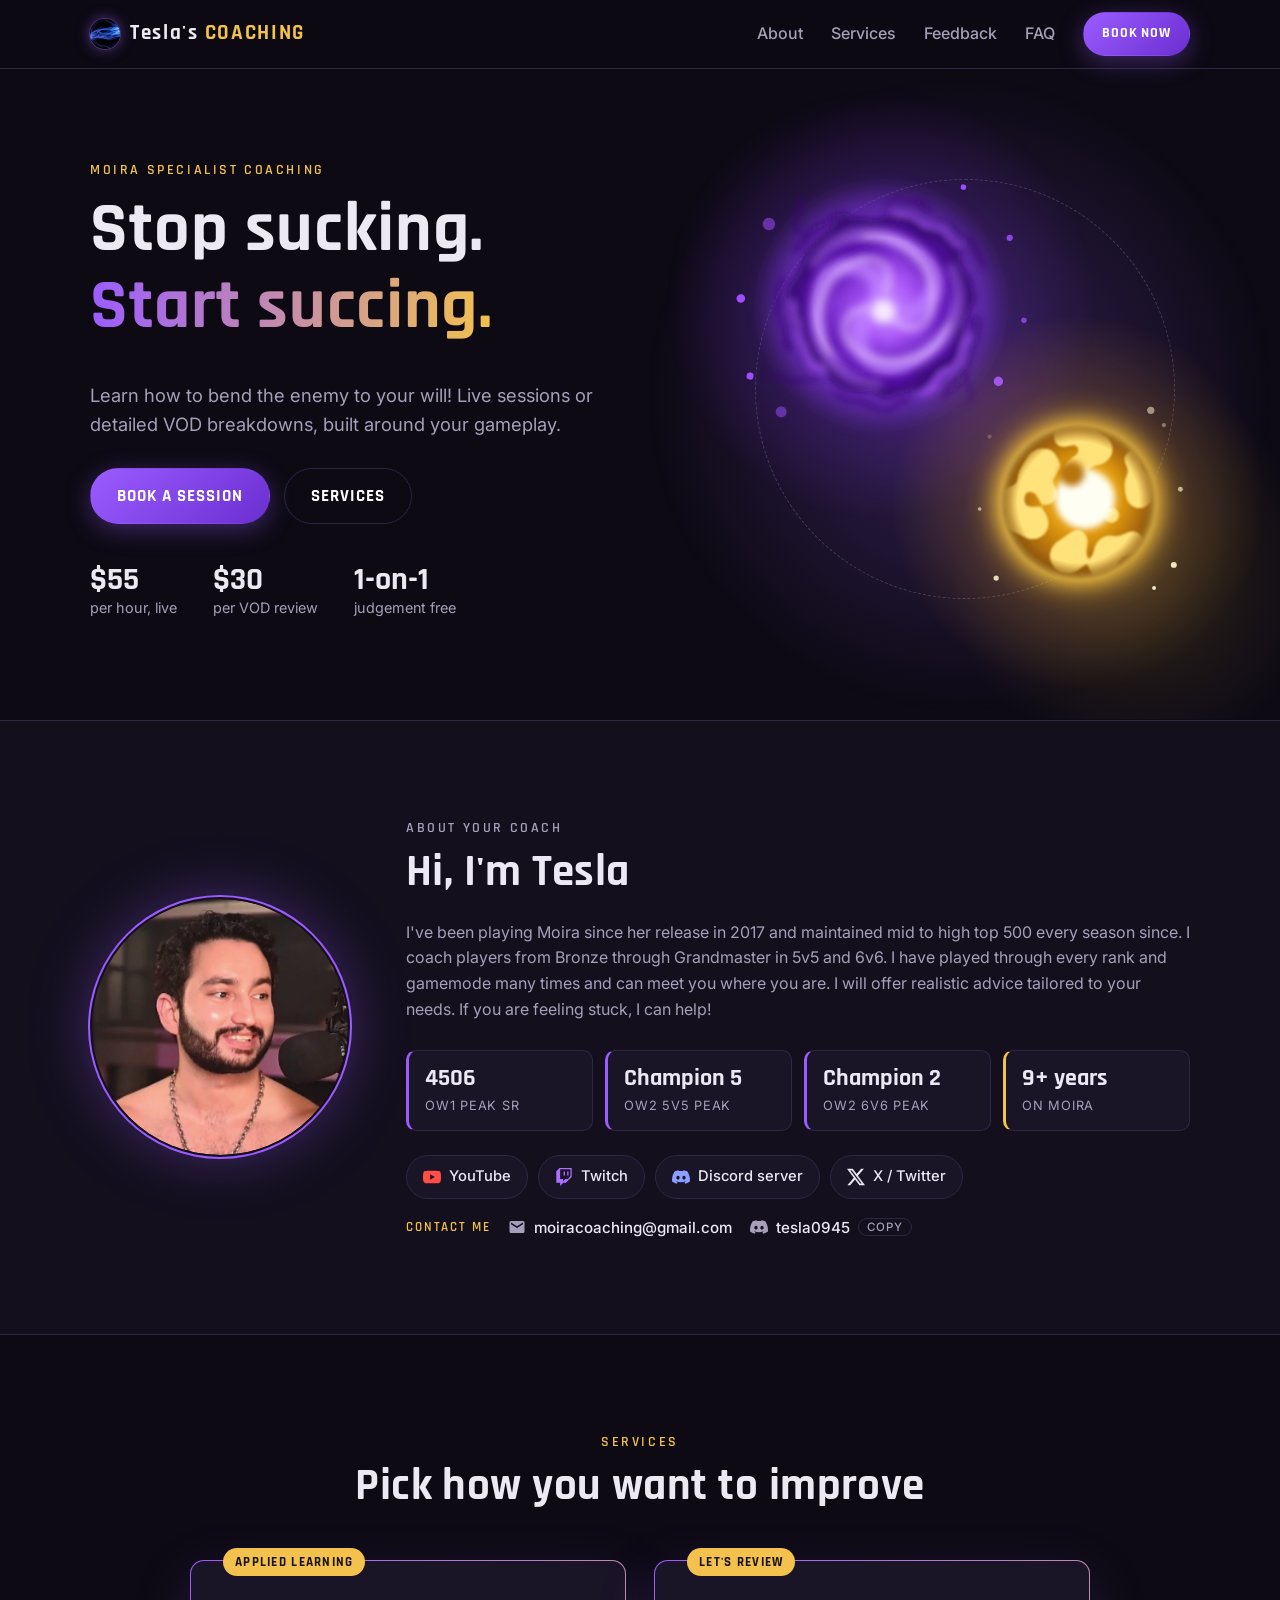
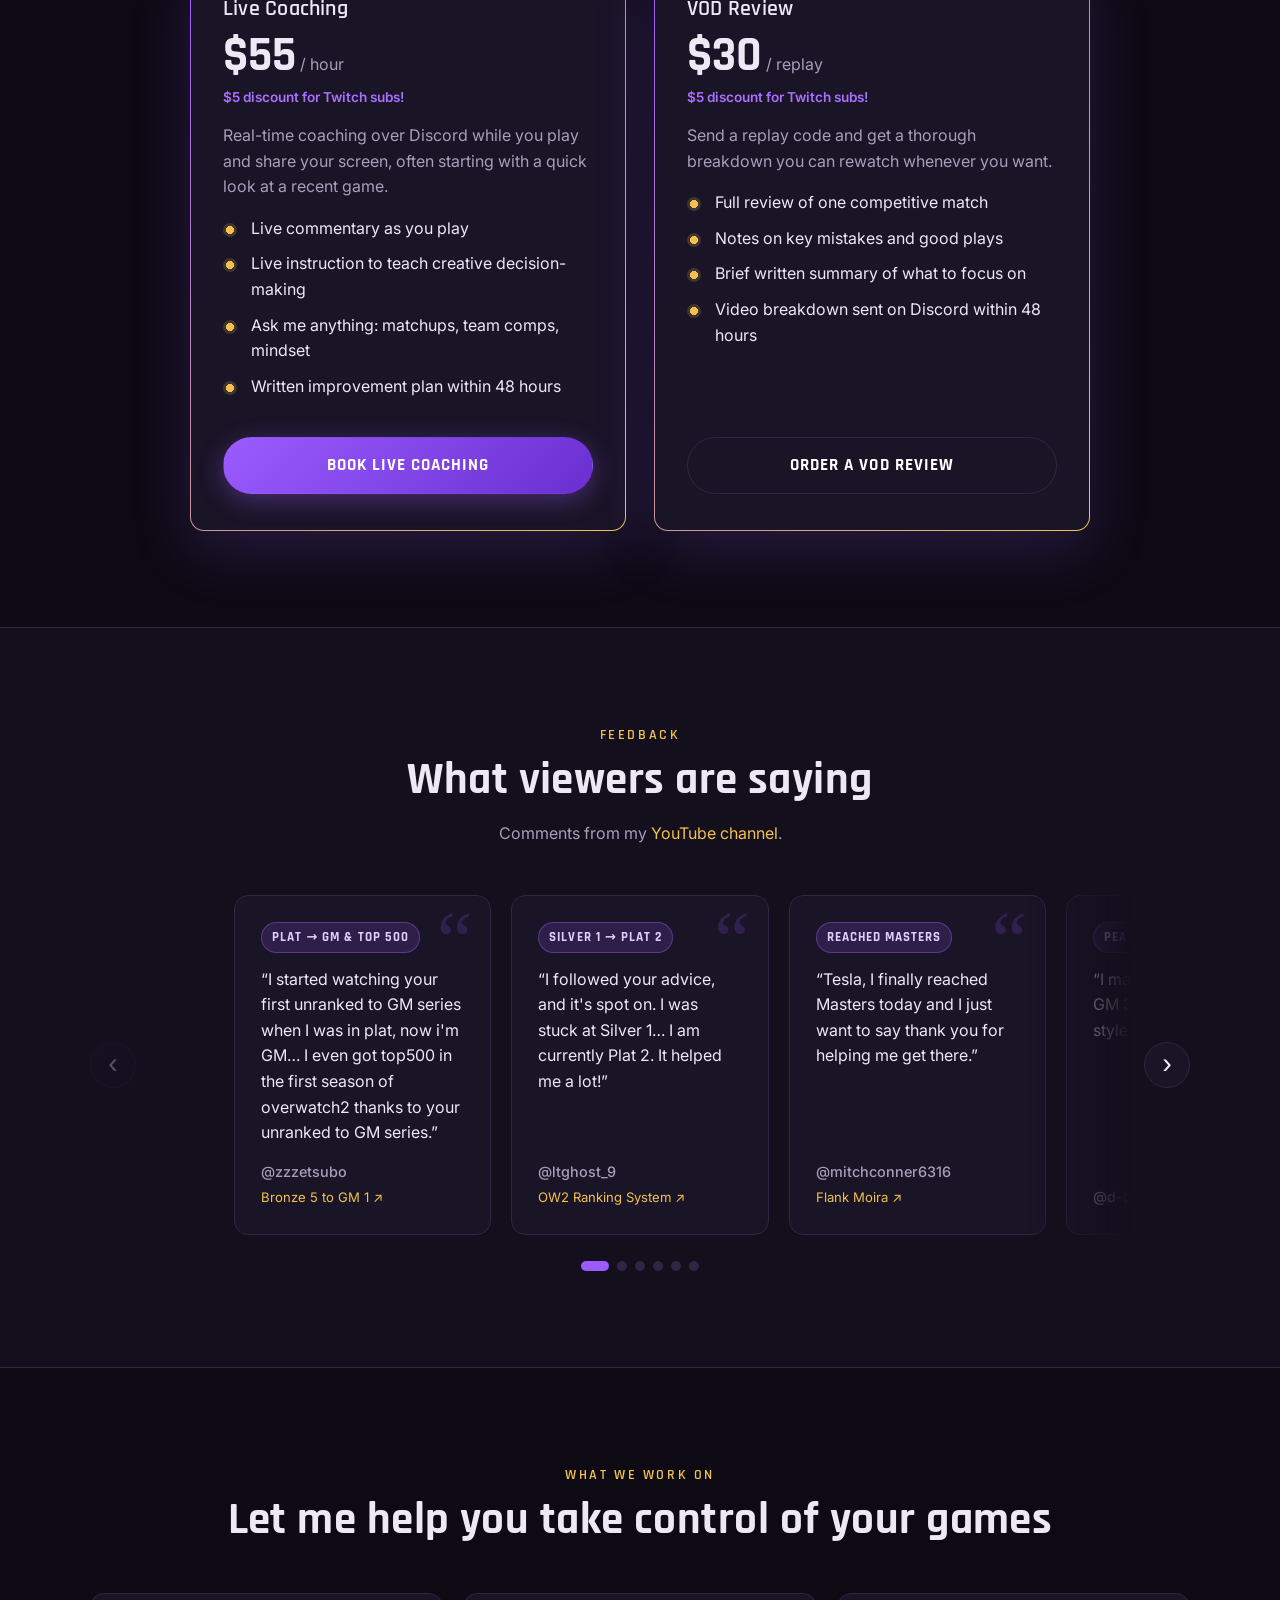
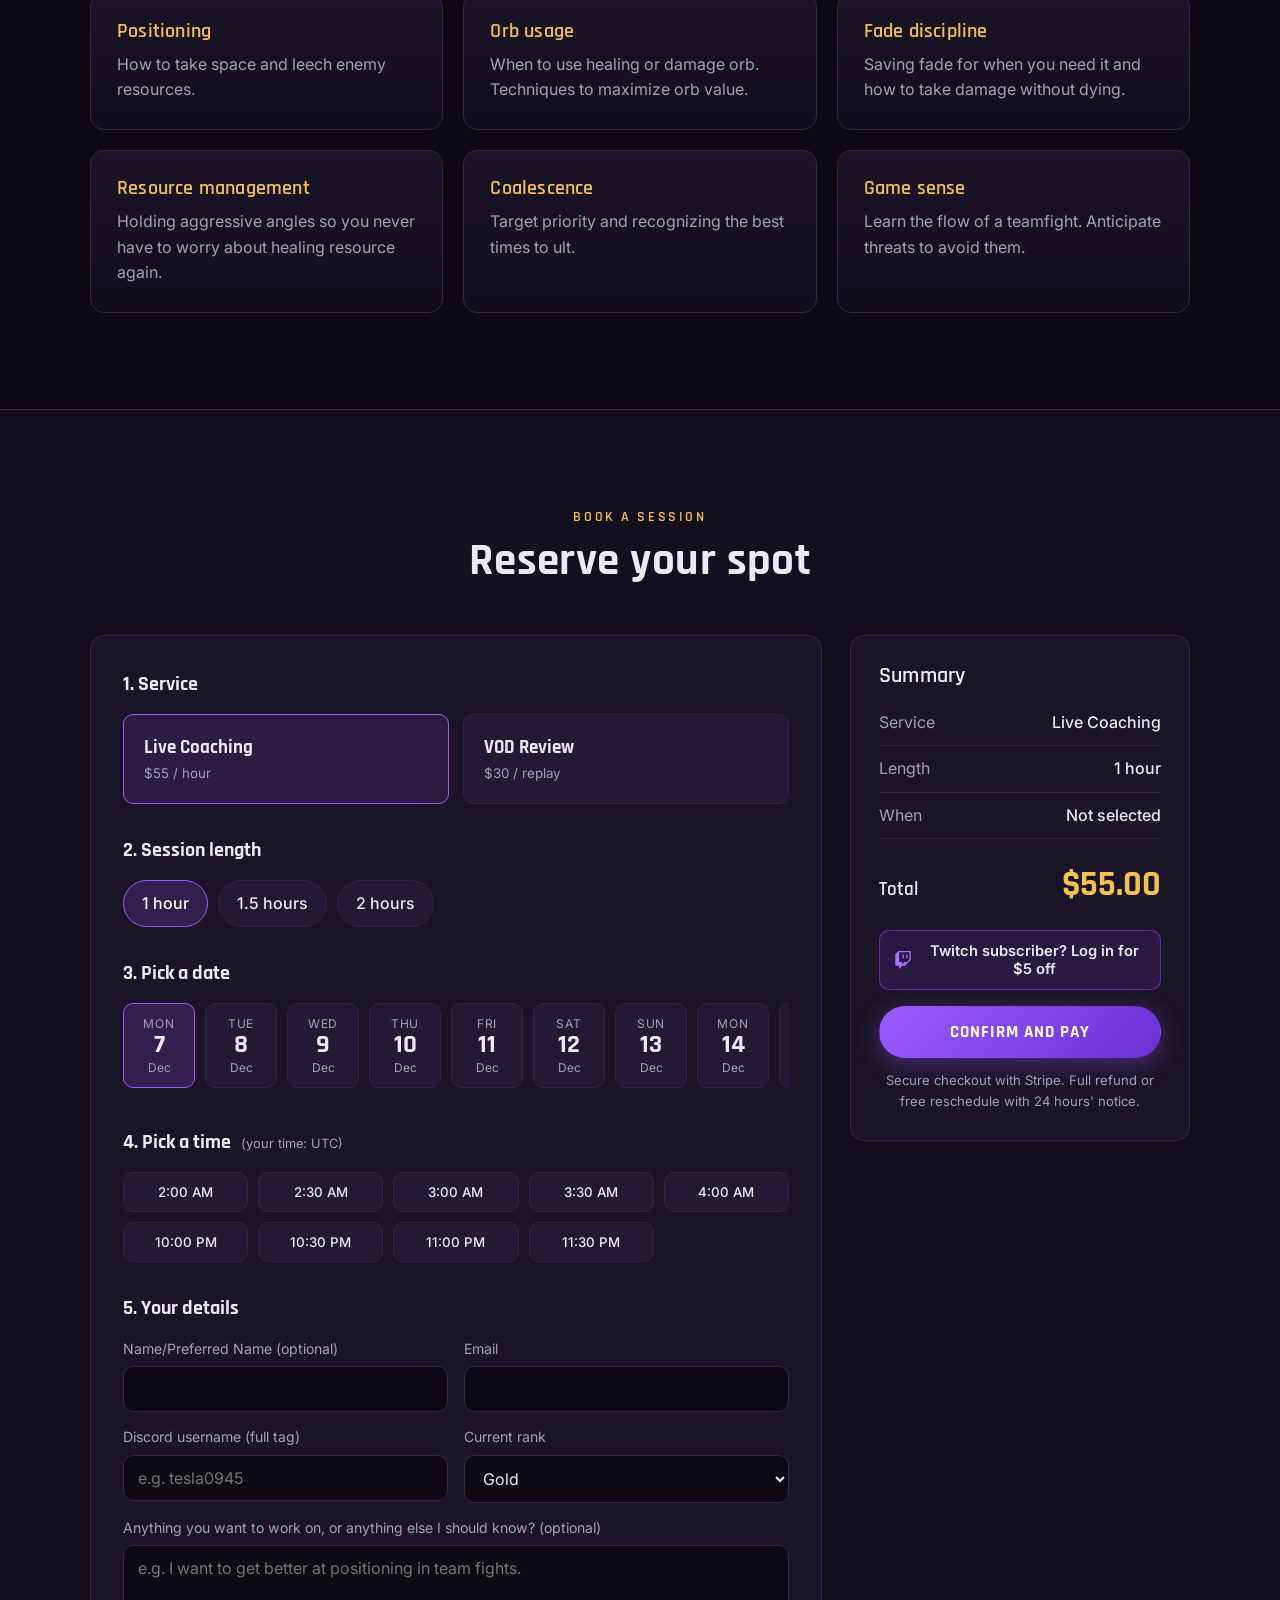
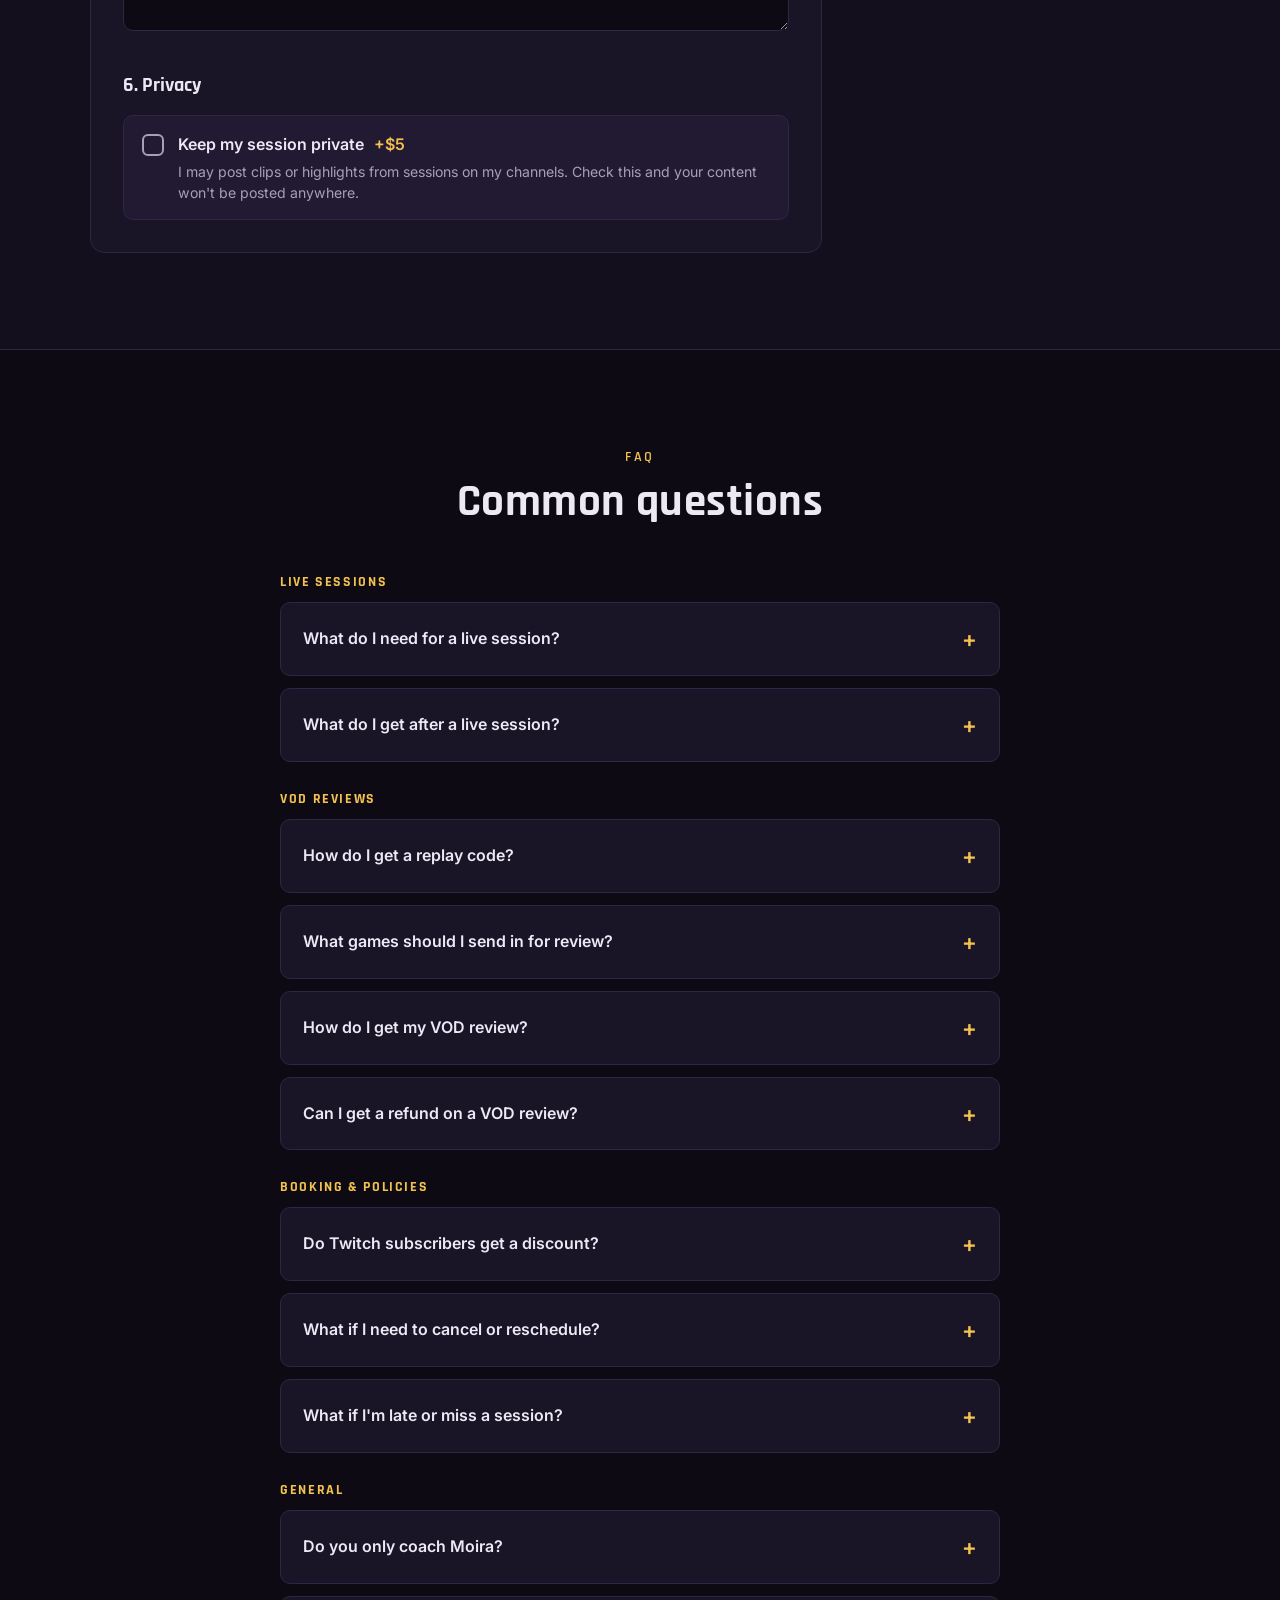
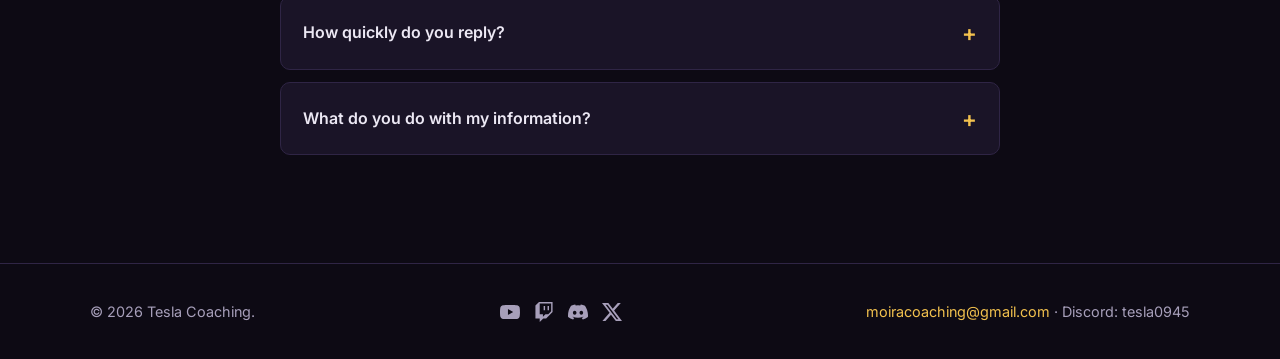
==== index.html @ 0f9e4790 "Update index.html" ====
<!doctype html>
<html lang="en">
<head>
  <meta charset="utf-8">
  <meta name="viewport" content="width=device-width, initial-scale=1">
  <title>Moira Coaching | VOD Reviews & Live Coaching</title>
  <meta name="description" content="Moira coaching for competitive players. Live 1-on-1 coaching sessions and offline VOD reviews to help you climb.">
  <meta name="theme-color" content="#0d0a14">
  <!-- Link previews (Discord, X, iMessage, etc.) -->
  <meta property="og:type" content="website">
  <meta property="og:site_name" content="Tesla's Coaching">
  <meta property="og:title" content="Tesla's Coaching | Moira VOD Reviews & Live Coaching">
  <meta property="og:description" content="1-on-1 Moira coaching from a 9+ year Moira main. Live sessions $55/hr, VOD reviews $30.">
  <meta property="og:url" content="https://teslacoaching.com/">
  <meta property="og:image" content="https://teslacoaching.com/images/og-image.jpg">
  <meta property="og:image:width" content="1200">
  <meta property="og:image:height" content="630">
  <meta property="og:image:alt" content="Tesla's Coaching: live coaching $55/hr, VOD reviews $30">
  <meta name="twitter:card" content="summary_large_image">
  <link rel="preconnect" href="https://fonts.googleapis.com">
  <link rel="preconnect" href="https://fonts.gstatic.com" crossorigin>
  <link href="https://fonts.googleapis.com/css2?family=Rajdhani:wght@500;600;700&family=Inter:wght@400;500;600&display=swap" rel="stylesheet">
  <link rel="icon" type="image/png" sizes="32x32" href="images/favicon-32.png">
  <link rel="icon" type="image/png" sizes="192x192" href="images/favicon-192.png">
  <link rel="apple-touch-icon" href="images/apple-touch-icon.png">
  <link rel="stylesheet" href="styles.css?v=a7a29d36">
</head>
<body>

  <!-- Social icons (referenced below with <use href="#i-...">) -->
  <svg class="icon-sprite" xmlns="http://www.w3.org/2000/svg" aria-hidden="true">
    <symbol id="i-youtube" viewBox="0 0 24 24"><path d="M23.498 6.186a3.016 3.016 0 0 0-2.122-2.136C19.505 3.545 12 3.545 12 3.545s-7.505 0-9.377.505A3.017 3.017 0 0 0 .502 6.186C0 8.07 0 12 0 12s0 3.93.502 5.814a3.016 3.016 0 0 0 2.122 2.136c1.871.505 9.376.505 9.376.505s7.505 0 9.377-.505a3.015 3.015 0 0 0 2.122-2.136C24 15.93 24 12 24 12s0-3.93-.502-5.814zM9.545 15.568V8.432L15.818 12l-6.273 3.568z"/></symbol>
    <symbol id="i-twitch" viewBox="0 0 24 24"><path d="M11.571 4.714h1.715v5.143H11.57zm4.715 0H18v5.143h-1.714zM6 0L1.714 4.286v15.428h5.143V24l4.286-4.286h3.428L22.286 12V0zm14.571 11.143l-3.428 3.428h-3.429l-3 3v-3H6.857V1.714h13.714z"/></symbol>
    <symbol id="i-discord" viewBox="0 0 24 24"><path d="M20.317 4.37a19.79 19.79 0 0 0-4.885-1.515.074.074 0 0 0-.079.037c-.21.375-.444.865-.608 1.25a18.27 18.27 0 0 0-5.487 0 12.64 12.64 0 0 0-.617-1.25.077.077 0 0 0-.079-.037A19.74 19.74 0 0 0 3.677 4.37a.07.07 0 0 0-.032.028C.533 9.046-.32 13.58.099 18.058a.082.082 0 0 0 .031.056 19.9 19.9 0 0 0 5.993 3.03.078.078 0 0 0 .084-.028c.462-.63.874-1.295 1.226-1.994a.076.076 0 0 0-.041-.106 13.1 13.1 0 0 1-1.872-.892.077.077 0 0 1-.008-.128c.126-.094.252-.192.372-.291a.074.074 0 0 1 .078-.011c3.928 1.793 8.18 1.793 12.062 0a.074.074 0 0 1 .078.01c.12.099.246.198.373.292a.077.077 0 0 1-.006.127 12.3 12.3 0 0 1-1.873.892.077.077 0 0 0-.041.107c.36.698.772 1.362 1.225 1.993a.076.076 0 0 0 .084.028 19.84 19.84 0 0 0 6.002-3.03.077.077 0 0 0 .032-.054c.5-5.177-.838-9.674-3.549-13.66a.061.061 0 0 0-.031-.03zM8.02 15.331c-1.183 0-2.157-1.085-2.157-2.419 0-1.333.956-2.419 2.157-2.419 1.21 0 2.176 1.096 2.157 2.42 0 1.333-.956 2.418-2.157 2.418zm7.975 0c-1.183 0-2.157-1.085-2.157-2.419 0-1.333.955-2.419 2.157-2.419 1.21 0 2.176 1.096 2.157 2.42 0 1.333-.946 2.418-2.157 2.418z"/></symbol>
    <symbol id="i-mail" viewBox="0 0 24 24"><path d="M20 4H4a2 2 0 0 0-2 2v12a2 2 0 0 0 2 2h16a2 2 0 0 0 2-2V6a2 2 0 0 0-2-2zm0 4.2-8 5-8-5V6l8 5 8-5z"/></symbol>
    <symbol id="i-x" viewBox="0 0 24 24"><path d="M18.901 1.153h3.68l-8.04 9.19L24 22.846h-7.406l-5.8-7.584-6.638 7.584H.474l8.6-9.83L0 1.154h7.594l5.243 6.932zM17.61 20.644h2.039L6.486 3.24H4.298z"/></symbol>
  </svg>

  <header class="nav">
    <div class="container nav-inner">
      <a href="#top" class="logo">
        <img class="logo-img" src="images/logo.jpg" alt="" width="30" height="30">
        <span>Tesla's<span class="logo-accent">COACHING</span></span>
      </a>
      <button class="nav-toggle" aria-label="Open menu" aria-expanded="false">
        <span></span><span></span><span></span>
      </button>
      <nav class="nav-links">
        <a href="#about">About</a>
        <a href="#services">Services</a>
        <a href="#feedback">Feedback</a>
        <a href="#faq">FAQ</a>
        <a href="#book" class="btn btn-small">Book now</a>
      </nav>
    </div>
  </header>

  <main id="top">

    <!-- HERO -->
    <section class="hero">
      <div class="hero-glow" aria-hidden="true"></div>
      <div class="container hero-inner">
        <div class="hero-copy">
          <p class="eyebrow">Moira specialist coaching</p>
          <h1>Stop sucking.<br><span class="gradient-text">Start succing.</span></h1>
          <p class="lead">
            Learn how to bend the enemy to your will! Live sessions or
            detailed VOD breakdowns, built around your gameplay.
          </p>
          <div class="hero-ctas">
            <a href="#book" class="btn">Book a session</a>
            <a href="#services" class="btn btn-ghost">Services</a>
          </div>
          <ul class="hero-stats">
            <li><strong>$55</strong><span>per hour, live</span></li>
            <li><strong>$30</strong><span>per VOD review</span></li>
            <li><strong>1-on-1</strong><span>judgement free</span></li>
          </ul>
        </div>
        <!-- Biotic orbs (v4). Earlier versions are saved in the versions/ folder -->
        <div class="hero-art" aria-hidden="true">
          <div class="ring"></div>

          <!-- DAMAGE ORB: dark smoky vortex with wispy edges -->
          <div class="borb borb-damage">
            <svg viewBox="-120 -120 240 240" focusable="false">
              <defs>
                <radialGradient id="dmg-core" cx="0" cy="0" r="48" fx="4" fy="3" gradientUnits="userSpaceOnUse">
                  <stop offset="0" stop-color="#c98bff"/>
                  <stop offset="0.3" stop-color="#a855f7"/>
                  <stop offset="0.7" stop-color="#5a12b0"/>
                  <stop offset="1" stop-color="#2e0760"/>
                </radialGradient>
                <radialGradient id="dmg-glow" cx="0" cy="0" r="110" gradientUnits="userSpaceOnUse">
                  <stop offset="0.3" stop-color="#9d4dff" stop-opacity="0.5"/>
                  <stop offset="0.6" stop-color="#7a2fe0" stop-opacity="0.18"/>
                  <stop offset="1" stop-color="#7a2fe0" stop-opacity="0"/>
                </radialGradient>
                <!-- fades the swirl out softly toward the edge instead of a hard cut -->
                <radialGradient id="dmg-edge" cx="0" cy="0" r="46" gradientUnits="userSpaceOnUse">
                  <stop offset="0.75" stop-color="#fff"/>
                  <stop offset="1" stop-color="#000"/>
                </radialGradient>
                <mask id="dmg-mask" maskUnits="userSpaceOnUse" x="-50" y="-50" width="100" height="100">
                  <circle r="46" fill="url(#dmg-edge)"/>
                </mask>
                <!-- roughens the orb's outline into smoky, hair-like wisps -->
                <!-- Filter areas are sized tightly to what they blur (each blur only
                     needs ~3x its blur radius of extra room). Smaller areas = less GPU work. -->
                <filter id="dmg-smoke" filterUnits="userSpaceOnUse" x="-80" y="-80" width="160" height="160">
                  <feTurbulence type="fractalNoise" baseFrequency="0.055" numOctaves="2" seed="7" result="n"/>
                  <feDisplacementMap in="SourceGraphic" in2="n" scale="12" xChannelSelector="R" yChannelSelector="G" result="d"/>
                  <feGaussianBlur in="d" stdDeviation="1.8"/>
                </filter>
                <filter id="dmg-tb" filterUnits="userSpaceOnUse" x="-260" y="-260" width="520" height="520"><feGaussianBlur stdDeviation="3"/></filter>
                <!-- swirl arms (clipped to r46 by the mask) / the bright centre dot / the haze (r up to 57) -->
                <filter id="dmg-b2" filterUnits="userSpaceOnUse" x="-56" y="-56" width="112" height="112"><feGaussianBlur stdDeviation="2.2"/></filter>
                <filter id="dmg-b2-dot" filterUnits="userSpaceOnUse" x="-13" y="-11" width="28" height="28"><feGaussianBlur stdDeviation="2.2"/></filter>
                <filter id="dmg-b6" filterUnits="userSpaceOnUse" x="-76" y="-76" width="152" height="152"><feGaussianBlur stdDeviation="6"/></filter>
              </defs>

              <g class="orb-body"><circle r="110" fill="url(#dmg-glow)"/></g>

              <!-- tendril that latches onto the cursor (driven by script.js) -->
              <g class="tether" opacity="0" style="display:none">
                <g class="tether-glows" fill="#c04dff" opacity="0.95" filter="url(#dmg-tb)"></g>
                <g class="tether-cores" fill="#f7ebff"></g>
                <g class="tether-sparks" fill="#f0d6ff"></g>
                <g class="tether-flare">
                  <circle class="flare-glow" r="10" fill="#c35bff" filter="url(#dmg-tb)"/>
                  <ellipse rx="26" ry="1.1" fill="#fff" opacity="0.85"/>
                  <ellipse rx="1" ry="9" fill="#fff" opacity="0.5"/>
                  <circle r="2.6" fill="#fff"/>
                </g>
              </g>

              <!-- everything in .orb-body shrinks/fades as the orb is used up (script.js) -->
              <g class="orb-body">
              <!-- soft smoky haze around the body -->
              <circle r="55" fill="#7a2fe0" opacity="0.5" filter="url(#dmg-b6)">
                <animate attributeName="r" values="53;57;53" dur="3.4s" repeatCount="indefinite"/>
              </circle>

              <!-- body with wispy, curling edge -->
              <g filter="url(#dmg-smoke)">
                <circle r="46" fill="url(#dmg-core)"/>
                <g fill="none" stroke="#3a0a78" stroke-linecap="round" opacity="0.75">
                  <animateTransform attributeName="transform" type="rotate" from="0" to="360" dur="26s" repeatCount="indefinite"/>
                  <path d="M-30 -36 Q-47 -30 -50 -12" stroke-width="3.2"/>
                  <path d="M10 -48 Q30 -53 43 -36" stroke-width="2.6"/>
                  <path d="M48 -8 Q57 12 45 31" stroke-width="3"/>
                  <path d="M28 43 Q12 57 -8 51" stroke-width="2.6"/>
                  <path d="M-36 35 Q-53 24 -51 6" stroke-width="2.2"/>
                  <path d="M-14 -48 Q-6 -60 8 -55" stroke-width="2"/>
                  <path d="M50 18 Q61 21 58 32" stroke-width="1.6"/>
                  <path d="M-47 -20 Q-59 -23 -56 -35" stroke-width="1.6"/>
                  <path d="M-20 47 Q-30 58 -42 52" stroke-width="1.6"/>
                </g>
                <g fill="none" stroke="#a855f7" stroke-linecap="round" opacity="0.75">
                  <animateTransform attributeName="transform" type="rotate" from="360" to="0" dur="33s" repeatCount="indefinite"/>
                  <path d="M-42 -14 Q-48 6 -40 24" stroke-width="2.4"/>
                  <path d="M20 -42 Q38 -36 46 -18" stroke-width="2"/>
                  <path d="M38 30 Q24 46 4 48" stroke-width="2.2"/>
                </g>
              </g>

              <!-- swirling vortex inside -->
              <g mask="url(#dmg-mask)">
                <g fill="none" stroke-linecap="round" filter="url(#dmg-b2)">
                  <animateTransform attributeName="transform" type="rotate" from="0" to="-360" dur="14s" repeatCount="indefinite"/>
                  <g stroke="#c084ff" stroke-width="8.5" opacity="0.75">
                    <path d="M42 8 C38 30 10 40 -12 30 C-27 23 -24 2 -8 -1 C0 -3 5 2 3 7"/>
                    <path d="M42 8 C38 30 10 40 -12 30 C-27 23 -24 2 -8 -1 C0 -3 5 2 3 7" transform="rotate(120)"/>
                    <path d="M42 8 C38 30 10 40 -12 30 C-27 23 -24 2 -8 -1 C0 -3 5 2 3 7" transform="rotate(240)"/>
                  </g>
                  <g stroke="#e2bcff" stroke-width="2.6" opacity="0.8">
                    <path d="M36 2 C33 22 10 32 -8 25 C-20 20 -18 5 -6 3" transform="rotate(50)"/>
                    <path d="M36 2 C33 22 10 32 -8 25 C-20 20 -18 5 -6 3" transform="rotate(170)"/>
                    <path d="M36 2 C33 22 10 32 -8 25 C-20 20 -18 5 -6 3" transform="rotate(290)"/>
                  </g>
                </g>

                <circle cx="1" cy="3" r="6" fill="#fdf6ff" filter="url(#dmg-b2-dot)">
                  <animate attributeName="opacity" values="0.6;1;0.6" dur="2.2s" repeatCount="indefinite"/>
                </circle>
              </g>

              <!-- drifting dark droplets -->
              <g fill="#9d4dff">
                <animateTransform attributeName="transform" type="rotate" from="0" to="360" dur="48s" repeatCount="indefinite"/>
                <circle cx="-64" cy="-30" r="3.2"><animate attributeName="opacity" values="0.9;0.4;0.9" dur="4s" repeatCount="indefinite"/></circle>
                <circle cx="-71" cy="10" r="2.2"/>
                <circle cx="58" cy="-46" r="1.6"><animate attributeName="opacity" values="0.4;0.9;0.4" dur="3.2s" repeatCount="indefinite"/></circle>
                <circle cx="66" cy="27" r="2.4"/>
                <circle cx="-40" cy="63" r="2.8"><animate attributeName="opacity" values="0.8;0.3;0.8" dur="5s" repeatCount="indefinite"/></circle>
                <circle cx="30" cy="-67" r="1.4"/>
                <circle cx="-59" cy="48" r="1.8"/>
                <circle cx="73" cy="-6" r="1.4"><animate attributeName="opacity" values="0.3;0.9;0.3" dur="3.6s" repeatCount="indefinite"/></circle>
              </g>
              </g>
            </svg>
          </div>

          <!-- HEALING ORB: glowing liquid-light sphere -->
          <div class="borb borb-heal">
            <svg viewBox="-120 -120 240 240" focusable="false">
              <defs>
                <radialGradient id="heal-core" cx="0" cy="0" r="46" fx="6" fy="-6" gradientUnits="userSpaceOnUse">
                  <stop offset="0" stop-color="#ffd447"/>
                  <stop offset="0.5" stop-color="#e09a12"/>
                  <stop offset="0.85" stop-color="#a8670a"/>
                  <stop offset="1" stop-color="#6b3f00"/>
                </radialGradient>
                <radialGradient id="heal-glow" cx="0" cy="0" r="115" gradientUnits="userSpaceOnUse">
                  <stop offset="0.3" stop-color="#ffc83a" stop-opacity="0.5"/>
                  <stop offset="0.6" stop-color="#f2a516" stop-opacity="0.16"/>
                  <stop offset="1" stop-color="#f2a516" stop-opacity="0"/>
                </radialGradient>
                <!-- fades the liquid cells out softly toward the edge instead of a hard cut -->
                <radialGradient id="heal-edge" cx="0" cy="0" r="46" gradientUnits="userSpaceOnUse">
                  <stop offset="0.8" stop-color="#fff"/>
                  <stop offset="1" stop-color="#000"/>
                </radialGradient>
                <mask id="heal-mask" maskUnits="userSpaceOnUse" x="-50" y="-50" width="100" height="100">
                  <circle r="46" fill="url(#heal-edge)"/>
                </mask>
                <!-- Filter areas are sized tightly to what they blur (see the damage orb) -->
                <filter id="heal-b1" filterUnits="userSpaceOnUse" x="-51" y="-51" width="102" height="102"><feGaussianBlur stdDeviation="1.4"/></filter>
                <!-- "gooey" filter: blurs moving blobs then sharpens the edges so they merge like liquid -->
                <filter id="heal-goo" filterUnits="userSpaceOnUse" x="-50" y="-50" width="100" height="100">
                  <feGaussianBlur in="SourceGraphic" stdDeviation="3.2" result="b"/>
                  <feColorMatrix in="b" type="matrix" values="1 0 0 0 0  0 1 0 0 0  0 0 1 0 0  0 0 0 22 -10" result="g"/>
                  <feGaussianBlur in="g" stdDeviation="0.5"/>
                </filter>
                <filter id="heal-tb" filterUnits="userSpaceOnUse" x="-260" y="-260" width="520" height="520"><feGaussianBlur stdDeviation="3"/></filter>
                <!-- cream core (r up to 18.5) / swinging dark notch / glowing rim (r45) / halo (r50) -->
                <filter id="heal-b2-core" filterUnits="userSpaceOnUse" x="-22" y="-28" width="52" height="52"><feGaussianBlur stdDeviation="2"/></filter>
                <filter id="heal-b2-notch" filterUnits="userSpaceOnUse" x="-23" y="-35" width="42" height="37"><feGaussianBlur stdDeviation="2"/></filter>
                <filter id="heal-b2" filterUnits="userSpaceOnUse" x="-54" y="-54" width="108" height="108"><feGaussianBlur stdDeviation="2"/></filter>
                <filter id="heal-b6" filterUnits="userSpaceOnUse" x="-70" y="-70" width="140" height="140"><feGaussianBlur stdDeviation="6"/></filter>
              </defs>

              <g class="orb-body">
                <circle r="115" fill="url(#heal-glow)">
                  <animate attributeName="opacity" values="0.85;1;0.85" dur="2.6s" repeatCount="indefinite"/>
                </circle>
              </g>

              <!-- tendril that latches onto the cursor (driven by script.js) -->
              <g class="tether" opacity="0" style="display:none">
                <g class="tether-glows" fill="#e9dc1f" opacity="0.75" filter="url(#heal-tb)"></g>
                <g class="tether-cores" fill="#fffbd6"></g>
                <g class="tether-sparks" fill="#fff59a"></g>
                <g class="tether-flare">
                  <circle class="flare-glow" r="10" fill="#f5e43a" filter="url(#heal-tb)"/>
                  <ellipse rx="26" ry="1.1" fill="#fff" opacity="0.85"/>
                  <ellipse rx="1" ry="9" fill="#fff" opacity="0.5"/>
                  <circle r="2.6" fill="#fff"/>
                </g>
              </g>

              <!-- everything in .orb-body shrinks/fades as the orb is used up (script.js) -->
              <g class="orb-body">
              <!-- bright halo hugging the sphere -->
              <circle r="50" fill="#ffc83a" opacity="0.85" filter="url(#heal-b6)">
                <animate attributeName="opacity" values="0.75;0.95;0.75" dur="2.6s" repeatCount="indefinite"/>
              </circle>

              <!-- dark olive body -->
              <circle r="46" fill="url(#heal-core)" filter="url(#heal-b1)"/>

              <!-- liquid light cells that drift, merge and split -->
              <g mask="url(#heal-mask)">
                <g filter="url(#heal-goo)" fill="#ffe27a">
                  <g>
                    <animateTransform attributeName="transform" type="rotate" from="0" to="360" dur="19s" repeatCount="indefinite"/>
                    <circle cx="-30" cy="-10" r="10.5"/>
                    <circle cx="-19" cy="24" r="10"/>
                    <circle cx="9" cy="32" r="11"/>
                    <circle cx="30" cy="17" r="9"/>
                    <circle cx="-5" cy="-34" r="10"/>
                    <circle cx="31" cy="-21" r="8.5"/>
                    <circle cx="-37" cy="16" r="7.5"/>
                    <circle cx="-26" cy="-32" r="7"/>
                  </g>
                  <g>
                    <animateTransform attributeName="transform" type="rotate" from="360" to="0" dur="27s" repeatCount="indefinite"/>
                    <circle cx="-22" cy="-24" r="8.5"/>
                    <circle cx="23" cy="34" r="7.5"/>
                    <circle cx="38" cy="1" r="8.5"/>
                    <circle cx="-40" cy="-2" r="7"/>
                    <circle cx="1" cy="42" r="8"/>
                    <circle cx="17" cy="-39" r="7"/>
                    <circle cx="40" cy="-14" r="6"/>
                  </g>
                  <g>
                    <animateTransform attributeName="transform" type="rotate" from="0" to="360" dur="12s" repeatCount="indefinite"/>
                    <circle cx="-15" cy="-15" r="7"/>
                    <circle cx="-17" cy="9" r="6.5"/>
                    <circle cx="15" cy="17" r="6.5"/>
                    <circle cx="20" cy="-8" r="5.5"/>
                  </g>
                </g>
              </g>

              <!-- hot cream core with a dark notch -->
              <circle cx="4" cy="-2" r="17" fill="#fffef2" filter="url(#heal-b2-core)">
                <animate attributeName="r" values="16;18.5;16" dur="2.6s" repeatCount="indefinite"/>
              </circle>
              <circle cx="-3" cy="-18" r="7.5" fill="#b8740c" filter="url(#heal-b2-notch)">
                <animateTransform attributeName="transform" type="rotate" values="-20 4 -3;20 4 -3;-20 4 -3" dur="7s" repeatCount="indefinite"/>
              </circle>

              <!-- soft glowing rim -->
              <circle r="45" fill="none" stroke="#ffe08a" stroke-width="3" opacity="0.45" filter="url(#heal-b2)"/>

              <!-- twinkling sparkles -->
              <g fill="#fff6cf">
                <circle cx="44" cy="-56" r="2.2"><animate attributeName="opacity" values="0.2;1;0.2" dur="1.8s" repeatCount="indefinite"/></circle>
                <circle cx="52" cy="-47" r="1.3"><animate attributeName="opacity" values="1;0.2;1" dur="2.3s" repeatCount="indefinite"/></circle>
                <circle cx="58" cy="38" r="1.8"><animate attributeName="opacity" values="0.3;1;0.3" dur="2.6s" repeatCount="indefinite"/></circle>
                <circle cx="46" cy="52" r="1.2"><animate attributeName="opacity" values="1;0.3;1" dur="1.5s" repeatCount="indefinite"/></circle>
                <circle cx="62" cy="-8" r="1.5"><animate attributeName="opacity" values="0.2;0.9;0.2" dur="2.1s" repeatCount="indefinite"/></circle>
                <circle cx="-54" cy="-40" r="1.3"><animate attributeName="opacity" values="0.9;0.2;0.9" dur="2.8s" repeatCount="indefinite"/></circle>
                <circle cx="-50" cy="46" r="1.6"><animate attributeName="opacity" values="0.3;1;0.3" dur="2.4s" repeatCount="indefinite"/></circle>
                <circle cx="-60" cy="4" r="1.1"><animate attributeName="opacity" values="1;0.2;1" dur="1.9s" repeatCount="indefinite"/></circle>
              </g>
              </g>
            </svg>
          </div>
        </div>
      </div>
    </section>

    <!-- ABOUT -->
    <section id="about" class="section section-alt">
      <div class="container about">
        <div class="about-avatar">
          <img src="images/avatar.jpg" alt="Tesla, Moira coach" width="600" height="600">
        </div>
        <div>
          <p class="eyebrow">About your coach</p>
          <h2>Hi, I'm Tesla</h2>
          <p>
            I've been playing Moira since her release in 2017 and maintained mid to high top 500 every season since. I coach players
            from Bronze through Grandmaster in 5v5 and 6v6. I have played through every rank and gamemode many times and can meet you where you are.
			I will offer realistic advice tailored to your needs. If you are feeling stuck, I can help!
          </p>
          <ul class="about-facts">
            <li><strong>4506</strong><span>OW1 peak SR</span></li>
            <li><strong>Champion 5</strong><span>OW2 5v5 peak</span></li>
            <li><strong>Champion 2</strong><span>OW2 6v6 peak</span></li>
            <li><strong>9+ years</strong><span>On Moira</span></li>
          </ul>
          <div class="socials">
            <a class="social-link yt" href="https://www.youtube.com/@TeslaScience" target="_blank" rel="noopener"><svg aria-hidden="true"><use href="#i-youtube"/></svg>YouTube</a>
            <a class="social-link tw" href="https://www.twitch.tv/Tesla" target="_blank" rel="noopener"><svg aria-hidden="true"><use href="#i-twitch"/></svg>Twitch</a>
            <a class="social-link dc" href="https://discord.gg/bwgdJSX" target="_blank" rel="noopener"><svg aria-hidden="true"><use href="#i-discord"/></svg>Discord server</a>
            <a class="social-link x" href="https://twitter.com/TeslaSciences" target="_blank" rel="noopener"><svg aria-hidden="true"><use href="#i-x"/></svg>X / Twitter</a>
          </div>
          <div class="about-contact">
            <span class="about-contact-label">Contact me</span>
            <a class="contact-item" href="mailto:moiracoaching@gmail.com"><svg aria-hidden="true"><use href="#i-mail"/></svg>moiracoaching@gmail.com</a>
            <button class="contact-item" type="button" data-copy="tesla0945" aria-label="Copy Discord username tesla0945">
              <svg aria-hidden="true"><use href="#i-discord"/></svg>tesla0945<span class="copy-hint">Copy</span>
            </button>
          </div>
        </div>
      </div>
    </section>

    <!-- SERVICES -->
    <section id="services" class="section">
      <div class="container">
        <p class="eyebrow center">Services</p>
        <h2 class="center">Pick how you want to improve</h2>
        <div class="cards">
          <article class="card card-featured">
            <span class="badge">Applied Learning</span>
            <h3>Live Coaching</h3>
            <p class="price"><span>$55</span> / hour</p>
            <p class="sub-note" data-twitch-only hidden>$5 discount for Twitch subs!</p>
            <p class="card-desc">Real-time coaching over Discord while you play and share your screen, often starting with a quick look at a recent game.</p>
            <ul class="checklist">
              <li>Live commentary as you play</li>
              <li>Live instruction to teach creative decision-making</li>
              <li>Ask me anything: matchups, team comps, mindset</li>
              <li>Written improvement plan within 48 hours</li>
            </ul>
            <a href="#book" class="btn btn-block" data-service="live">Book live coaching</a>
          </article>

          <article class="card card-featured">
			<span class="badge">Let's Review</span>
            <h3>VOD Review</h3>
            <p class="price"><span>$30</span> / replay</p>
            <p class="sub-note" data-twitch-only hidden>$5 discount for Twitch subs!</p>
            <p class="card-desc">Send a replay code and get a thorough breakdown you can rewatch whenever you want.</p>
            <ul class="checklist">
              <li>Full review of one competitive match</li>
              <li>Notes on key mistakes and good plays</li>
              <li>Brief written summary of what to focus on</li>
              <li>Video breakdown sent on Discord within 48 hours</li>
            </ul>
            <a href="#book" class="btn btn-ghost btn-block" data-service="vod">Order a VOD review</a>
          </article>
        </div>
      </div>
    </section>

    <!-- FEEDBACK -->
    <section id="feedback" class="section section-alt">
      <div class="container">
        <p class="eyebrow center">Feedback</p>
        <h2 class="center">What viewers are saying</h2>
        <p class="section-sub center">Comments from my <a href="https://www.youtube.com/@TeslaScience" target="_blank" rel="noopener">YouTube channel</a>.</p>
        <!--
          Each card links to the original comment. Video keys:
          B2GM    = Moira Only Bronze 5 to GM 1: Part 1     (eltYNfEpkvc)
          RANKING = How Overwatch 2's Ranking System Works  (9KPrfhYysTU)
          FLANK   = How to Play Moira in a God Honoring Way (XhtXbr8OO6c)
        -->
        <div class="carousel">
          <button class="carousel-btn carousel-prev" type="button" aria-label="Previous comments" aria-controls="reviews-track">&#8249;</button>
          <div class="reviews" id="reviews-track" tabindex="0" aria-label="Viewer comments" role="region">

            <figure class="review">
              <span class="review-tag">Plat → GM &amp; Top 500</span>
              <blockquote>&ldquo;I started watching your first unranked to GM series when I was in plat, now i'm GM&hellip; I even got top500 in the first season of overwatch2 thanks to your unranked to GM series.&rdquo;</blockquote>
              <figcaption><span class="review-author">@zzzetsubo</span><a href="https://www.youtube.com/watch?v=eltYNfEpkvc&amp;lc=Ugw4tWBzWptuyeJoPs94AaABAg" target="_blank" rel="noopener">Bronze 5 to GM 1 &#8599;</a></figcaption>
            </figure>
            <figure class="review">
              <span class="review-tag">Silver 1 → Plat 2</span>
              <blockquote>&ldquo;I followed your advice, and it's spot on. I was stuck at Silver 1&hellip; I am currently Plat 2. It helped me a lot!&rdquo;</blockquote>
              <figcaption><span class="review-author">@ltghost_9</span><a href="https://www.youtube.com/watch?v=9KPrfhYysTU&amp;lc=Ugyg9DoFsgQl9DYE_SJ4AaABAg" target="_blank" rel="noopener">OW2 Ranking System &#8599;</a></figcaption>
            </figure>
            <figure class="review">
              <span class="review-tag">Reached Masters</span>
              <blockquote>&ldquo;Tesla, I finally reached Masters today and I just want to say thank you for helping me get there.&rdquo;</blockquote>
              <figcaption><span class="review-author">@mitchconner6316</span><a href="https://www.youtube.com/watch?v=XhtXbr8OO6c&amp;lc=Ugzu6Odu-dS-NangsVB4AaABAg" target="_blank" rel="noopener">Flank Moira &#8599;</a></figcaption>
            </figure>
            <figure class="review">
              <span class="review-tag">Peaked GM 3</span>
              <blockquote>&ldquo;I made it all the way up to GM 3 adapting your play style to mine.&rdquo;</blockquote>
              <figcaption><span class="review-author">@d-beezybaby</span><a href="https://www.youtube.com/watch?v=XhtXbr8OO6c&amp;lc=UgwMze4UagLiqtAF6Ht4AaABAg" target="_blank" rel="noopener">Flank Moira &#8599;</a></figcaption>
            </figure>
            <figure class="review">
              <span class="review-tag review-tag-gold">Teaching</span>
              <blockquote>&ldquo;It is the single most informative and actually educational rank-up/play-style guide I've ever seen in my life.&rdquo;</blockquote>
              <figcaption><span class="review-author">@Wuggy1210</span><a href="https://www.youtube.com/watch?v=eltYNfEpkvc&amp;lc=UgxJmaxcxbWwEdOsOoB4AaABAg" target="_blank" rel="noopener">Bronze 5 to GM 1 &#8599;</a></figcaption>
            </figure>
            <figure class="review">
              <span class="review-tag review-tag-gold">Attitude</span>
              <blockquote>&ldquo;I dig your attitude towards lower ranked players&hellip; It's nice that you're positive and humble towards others.&rdquo;</blockquote>
              <figcaption><span class="review-author">@BlondeMcGuinn</span><a href="https://www.youtube.com/watch?v=eltYNfEpkvc&amp;lc=UgxHxlxax1qCPYefiUJ4AaABAg" target="_blank" rel="noopener">Bronze 5 to GM 1 &#8599;</a></figcaption>
            </figure>

            <figure class="review">
              <span class="review-tag">Bronze → Gold</span>
              <blockquote>&ldquo;This helped a lot with my motivation, thank you!&hellip; I've just hit gold, which I was really proud of after assuming I was around silver.&rdquo;</blockquote>
              <figcaption><span class="review-author">@halley1888</span><a href="https://www.youtube.com/watch?v=9KPrfhYysTU&amp;lc=UgzRnyxgzy5Pp7fvXRp4AaABAg" target="_blank" rel="noopener">OW2 Ranking System &#8599;</a></figcaption>
            </figure>
            <figure class="review">
              <span class="review-tag">Diamond</span>
              <blockquote>&ldquo;I'm a Moira main in Diamond but I still take away a lot of good plays and decision making from these videos - keep it up! :)&rdquo;</blockquote>
              <figcaption><span class="review-author">@celinemojica4888</span><a href="https://www.youtube.com/watch?v=eltYNfEpkvc&amp;lc=Ugyb4_IHg9FYTfXYtip4AaABAg" target="_blank" rel="noopener">Bronze 5 to GM 1 &#8599;</a></figcaption>
            </figure>
            <figure class="review">
              <span class="review-tag review-tag-gold">Live stream</span>
              <blockquote>&ldquo;Tesla i dropped in ur stream lastnight. U really gave me hope. Tysm. I just won 4 in a row with ur help.&rdquo;</blockquote>
              <figcaption><span class="review-author">@coconutzrule5935</span><a href="https://www.youtube.com/watch?v=XhtXbr8OO6c&amp;lc=Ugzz1q-Fo28L7naK81Z4AaABAg" target="_blank" rel="noopener">Flank Moira &#8599;</a></figcaption>
            </figure>
            <figure class="review">
              <span class="review-tag review-tag-gold">Series</span>
              <blockquote>&ldquo;Your Bronze to GM's always help me soooo much! Always come back to this one and the others!&rdquo;</blockquote>
              <figcaption><span class="review-author">@JessicaCheyenneTV</span><a href="https://www.youtube.com/watch?v=eltYNfEpkvc&amp;lc=UgwL_6tE7oPXM9wb_Sd4AaABAg" target="_blank" rel="noopener">Bronze 5 to GM 1 &#8599;</a></figcaption>
            </figure>
            <figure class="review">
              <span class="review-tag">Plat → Diamond</span>
              <blockquote>&ldquo;I get super nervous as I get into higher elo matches (diamond) as I get out of plat. So watching your diamond gameplay is helping a bunch.&rdquo;</blockquote>
              <figcaption><span class="review-author">@haplitz</span><a href="https://www.youtube.com/watch?v=eltYNfEpkvc&amp;lc=UgzG95FeT6bjN0rnT-p4AaABAg" target="_blank" rel="noopener">Bronze 5 to GM 1 &#8599;</a></figcaption>
            </figure>
            <figure class="review">
              <span class="review-tag review-tag-gold">Guidance</span>
              <blockquote>&ldquo;Thanks for your sharing and guidance. It gives me a great direction about what I need to achieve for griding out ranks, especially from stats perspective. :)&rdquo;</blockquote>
              <figcaption><span class="review-author">@firmament29</span><a href="https://www.youtube.com/watch?v=9KPrfhYysTU&amp;lc=UgyEBpz3UBczYTgJ9Ud4AaABAg" target="_blank" rel="noopener">OW2 Ranking System &#8599;</a></figcaption>
            </figure>

            <figure class="review">
              <span class="review-tag review-tag-gold">Gameplay</span>
              <blockquote>&ldquo;hey, thanks for this it really helped my moira gameplay.&rdquo;</blockquote>
              <figcaption><span class="review-author">@Umbran_shadow</span><a href="https://www.youtube.com/watch?v=eltYNfEpkvc&amp;lc=UgxHBPNOYCQc1NQGEzZ4AaABAg" target="_blank" rel="noopener">Bronze 5 to GM 1 &#8599;</a></figcaption>
            </figure>
            <figure class="review">
              <span class="review-tag review-tag-gold">Improvement</span>
              <blockquote>&ldquo;Great games! You helped me get better with her.&rdquo;</blockquote>
              <figcaption><span class="review-author">@GuilhermeOliveira-se3zh</span><a href="https://www.youtube.com/watch?v=eltYNfEpkvc&amp;lc=Ugybi85ROkWzfnXWA3F4AaABAg" target="_blank" rel="noopener">Bronze 5 to GM 1 &#8599;</a></figcaption>
            </figure>
            <figure class="review">
              <span class="review-tag review-tag-gold">Healing</span>
              <blockquote>&ldquo;The healing points in the previous series were very helpful for me.&rdquo;</blockquote>
              <figcaption><span class="review-author">@sumdumass</span><a href="https://www.youtube.com/watch?v=eltYNfEpkvc&amp;lc=UgwlsZENDy5YF1nVPmF4AaABAg" target="_blank" rel="noopener">Bronze 5 to GM 1 &#8599;</a></figcaption>
            </figure>
            <figure class="review">
              <span class="review-tag review-tag-gold">Motivation</span>
              <blockquote>&ldquo;currently stuck in gold on one of my accounts&hellip; have been watching the series from season 1 to boost my morale. tesla, you're incredible &lt;3&rdquo;</blockquote>
              <figcaption><span class="review-author">@maneater</span><a href="https://www.youtube.com/watch?v=eltYNfEpkvc&amp;lc=UgyO1HqGbalyHlwssbF4AaABAg" target="_blank" rel="noopener">Bronze 5 to GM 1 &#8599;</a></figcaption>
            </figure>
            <figure class="review">
              <span class="review-tag review-tag-gold">Gameplay</span>
              <blockquote>&ldquo;your Moira gameplay has been very helpful thx&rdquo;</blockquote>
              <figcaption><span class="review-author">@leohlaslish9660</span><a href="https://www.youtube.com/watch?v=eltYNfEpkvc&amp;lc=UgyghMZOcJXuWmiUvCF4AaABAg" target="_blank" rel="noopener">Bronze 5 to GM 1 &#8599;</a></figcaption>
            </figure>
            <figure class="review">
              <span class="review-tag review-tag-gold">Helpful</span>
              <blockquote>&ldquo;These are so helpful, thanks!&rdquo;</blockquote>
              <figcaption><span class="review-author">@ehmertaj7528</span><a href="https://www.youtube.com/watch?v=eltYNfEpkvc&amp;lc=UgznOLP-W0gKHWfc-ZJ4AaABAg" target="_blank" rel="noopener">Bronze 5 to GM 1 &#8599;</a></figcaption>
            </figure>

          </div>
          <button class="carousel-btn carousel-next" type="button" aria-label="Next comments" aria-controls="reviews-track">&#8250;</button>
        </div>
        <div class="carousel-dots" id="reviews-dots" aria-hidden="true"></div>
      </div>
    </section>

    <!-- WHAT YOU'LL LEARN -->
    <section class="section">
      <div class="container">
        <p class="eyebrow center">What we work on</p>
        <h2 class="center">Let me help you take control of your games</h2>
        <div class="topics">
          <div class="topic">
            <h3>Positioning</h3>
            <p>How to take space and leech enemy resources.</p>
          </div>
          <div class="topic">
            <h3>Orb usage</h3>
            <p>When to use healing or damage orb. Techniques to maximize orb value.</p>
          </div>
          <div class="topic">
            <h3>Fade discipline</h3>
            <p>Saving fade for when you need it and how to take damage without dying.</p>
          </div>
          <div class="topic">
            <h3>Resource management</h3>
            <p>Holding aggressive angles so you never have to worry about healing resource again.</p>
          </div>
          <div class="topic">
            <h3>Coalescence</h3>
            <p>Target priority and recognizing the best times to ult.</p>
          </div>
          <div class="topic">
            <h3>Game sense</h3>
            <p>Learn the flow of a teamfight. Anticipate threats to avoid them.</p>
          </div>
        </div>
      </div>
    </section>

    <!-- BOOKING -->
    <section id="book" class="section section-alt">
      <div class="container">
        <p class="eyebrow center">Book a session</p>
        <h2 class="center">Reserve your spot</h2>

        <form class="booking" id="booking-form" novalidate>
          <div class="booking-main">

            <fieldset class="field-group">
              <legend>1. Service</legend>
              <div class="service-options">
                <label class="service-option">
                  <input type="radio" name="service" value="live" checked>
                  <span class="service-box">
                    <strong>Live Coaching</strong>
                    <small>$55 / hour</small>
                  </span>
                </label>
                <label class="service-option">
                  <input type="radio" name="service" value="vod">
                  <span class="service-box">
                    <strong>VOD Review</strong>
                    <small>$30 / replay</small>
                  </span>
                </label>
              </div>
            </fieldset>

            <!-- Live coaching: duration + date/time -->
            <div id="live-fields">
              <fieldset class="field-group">
                <legend>2. Session length</legend>
                <div class="pill-row" id="duration-options">
                  <label class="pill"><input type="radio" name="duration" value="1" checked><span>1 hour</span></label>
                  <label class="pill"><input type="radio" name="duration" value="1.5"><span>1.5 hours</span></label>
                  <label class="pill"><input type="radio" name="duration" value="2"><span>2 hours</span></label>
                </div>
              </fieldset>

              <fieldset class="field-group">
                <legend>3. Pick a date</legend>
                <div class="date-strip" id="date-strip" role="listbox" aria-label="Available dates"></div>
              </fieldset>

              <fieldset class="field-group">
                <legend>4. Pick a time <span class="tz" id="tz-label"></span></legend>
                <div class="time-grid" id="time-grid">
                  <p class="muted">Select a date to see open times.</p>
                </div>
              </fieldset>
            </div>

            <!-- VOD review: replay code -->
            <div id="vod-fields" hidden>
              <fieldset class="field-group">
                <legend>2. Your replay</legend>
                <label class="input-label" for="replay-code">Replay code</label>
                <input type="text" id="replay-code" name="replayCode" placeholder="e.g. A1B2C3" maxlength="12" autocomplete="off">
                <label class="input-label" for="ign">In-game name</label>
                <input type="text" id="ign" name="ign" placeholder="So I know which player you are" maxlength="40" autocomplete="off">
                <label class="input-label" for="vod-notes">Anything specific you want reviewed, or anything else I should know? (optional)</label>
                <textarea id="vod-notes" name="vodNotes" rows="3" maxlength="1000" placeholder="e.g. I keep running out of heals when I need them."></textarea>
              </fieldset>
            </div>

            <fieldset class="field-group">
              <legend id="details-legend">5. Your details</legend>
              <div class="input-row">
                <div>
                  <label class="input-label" for="name">Name/Preferred Name (optional)</label>
                  <input type="text" id="name" name="name" autocomplete="name">
                </div>
                <div>
                  <label class="input-label" for="email">Email</label>
                  <input type="email" id="email" name="email" autocomplete="email" required>
                </div>
              </div>
              <div class="input-row">
                <div>
                  <label class="input-label" for="discord">Discord username (full tag)</label>
                  <input type="text" id="discord" name="discord" placeholder="e.g. tesla0945" autocomplete="off" required>
                </div>
                <div>
                  <label class="input-label" for="rank">Current rank</label>
                  <select id="rank" name="rank">
                    <option>Bronze</option>
                    <option>Silver</option>
                    <option selected>Gold</option>
                    <option>Platinum</option>
                    <option>Diamond</option>
                    <option>Master</option>
                    <option>Grandmaster</option>
                    <option>Champion</option>
                    <option>Prefer not to say</option>
                  </select>
                </div>
              </div>              <!-- Live coaching only (the VOD form has its own notes box) -->
              <div id="live-notes-wrap">
                <label class="input-label" for="live-notes">Anything you want to work on, or anything else I should know? (optional)</label>
                <textarea id="live-notes" name="liveNotes" rows="3" maxlength="1000" placeholder="e.g. I want to get better at positioning in team fights."></textarea>
              </div>
            </fieldset>

            <fieldset class="field-group">
              <legend id="privacy-legend">6. Privacy</legend>
              <label class="check-option">
                <input type="checkbox" id="private" name="private">
                <span class="check-box" aria-hidden="true"></span>
                <span class="check-text">
                  <strong>Keep my session private <em class="addon-price">+$5</em></strong>
                  <small>I may post clips or highlights from sessions on my channels. Check this and your content won't be posted anywhere.</small>
                </span>
              </label>
            </fieldset>
          </div>

          <aside class="summary">
            <h3>Summary</h3>
            <dl>
              <div><dt>Service</dt><dd id="sum-service">Live Coaching</dd></div>
              <div id="sum-length-row"><dt>Length</dt><dd id="sum-length">1 hour</dd></div>
              <div id="sum-when-row"><dt>When</dt><dd id="sum-when">Not selected</dd></div>
              <div id="sum-delivery-row" hidden><dt>Delivery</dt><dd>On Discord, within 48 hours</dd></div>
              <div id="sum-private-row" hidden><dt>Private session</dt><dd>+$5.00</dd></div>
              <div id="sum-twitch-row" hidden><dt>Twitch sub discount</dt><dd id="sum-twitch">−$5.00</dd></div>
            </dl>
            <div class="summary-total">
              <span>Total</span>
              <strong id="sum-total">$55.00</strong>
            </div>
            <!-- Twitch subscriber discount (shown once twitch.clientId is set in script.js) -->
            <div class="twitch-box" id="twitch-box" hidden>
              <button type="button" class="twitch-btn" id="twitch-login">
                <svg aria-hidden="true"><use href="#i-twitch"/></svg>
                <span id="twitch-login-text">Twitch subscriber? Log in for $5 off</span>
              </button>
              <p class="twitch-status" id="twitch-status" role="status"></p>
            </div>
            <button type="submit" class="btn btn-block" id="submit-btn">Confirm and Pay</button>
            <!-- Only shown at teslacoaching.com/?test=1 when a Stripe test key is set (script.js) -->
            <button type="button" class="btn btn-ghost btn-block test-btn" id="test-btn" hidden>Test purchase</button>
            <!-- Test tools: only at teslacoaching.com/?test=1 -->
            <div class="test-tools" id="test-tools" hidden>
              <p class="test-tools-title">Test mode</p>
              <label class="test-field" id="test-passcode-field">Test passcode (for emails &amp; schedule)
                <input type="password" id="test-passcode" autocomplete="off" placeholder="TEST_PASSCODE from the sheet script">
              </label>
              <label class="test-check"><input type="checkbox" id="test-skip-stripe" checked> Skip Stripe (simulated payment)</label>
              <label class="test-check"><input type="checkbox" id="test-twitch" checked> Simulate Twitch sub discount</label>
              <label class="test-check"><input type="checkbox" id="test-real"> Send emails &amp; add to schedule (sheet, calendar)</label>
              <button type="button" class="btn btn-ghost btn-small" id="test-fill">Refill test details</button>
            </div>
            <p class="form-error" id="form-error" role="alert"></p>
            <p class="fine-print">Secure checkout with Stripe. <span id="policy-note">Full refund or free reschedule with 24 hours' notice.</span></p>
          </aside>
        </form>
      </div>
    </section>

    <!-- FAQ -->
    <section id="faq" class="section">
      <div class="container narrow">
        <p class="eyebrow center">FAQ</p>
        <h2 class="center">Common questions</h2>
        <div class="faq">
          <h3 class="faq-group">Live sessions</h3>
          <details>
            <summary>What do I need for a live session?</summary>
            <p>A Discord account with a working mic, the game ready to play, and the ability to share your screen on Discord. We'll connect on Discord at your session time and you'll share your screen while you play, so I can coach you live. We may start with a quick look at one or two of your recent games to get a feel for your gameplay before jumping in.</p>
          </details>
          <details>
            <summary>What do I get after a live session?</summary>
            <p>Within 48 hours, a written improvement plan: my main takeaways from the session and what you should focus on next.</p>
          </details>
          <h3 class="faq-group">VOD reviews</h3>
          <details>
            <summary>How do I get a replay code?</summary>
            <ol>
              <li>From the main menu, open <strong>Career Profile</strong>.</li>
              <li>Go to the <strong>History</strong> tab, then <strong>Replays</strong>.</li>
              <li>Find the match you want reviewed. Click <strong>Share</strong> to generate a code.</li>
              <li>Choose <strong>Copy code</strong>, or write down the 6-character code shown next to it.</li>
            </ol>
          </details>
          <details>
            <summary>What games should I send in for review?</summary>
            <p>Any game you tried your hardest in and had a close outcome. I want to see your peak effort so I know how to push you even further. A close outcome tells me the matchmaking was likely more balanced.</p>
          </details>
          <details>
            <summary>How do I get my VOD review?</summary>
            <p>I'll send you a video breakdown of your match on Discord within 48 hours of booking, so you can rewatch it whenever you want, along with a brief written summary of what to focus on. Make sure your Discord username is correct and that you can receive messages from me (tesla0945).</p>
          </details>
          <details>
            <summary>Can I get a refund on a VOD review?</summary>
            <p>Yes. Reply to your confirmation email any time before I've started your review and you'll get a full refund. Once I've started reviewing your match, it can't be refunded.</p>
          </details>
          <h3 class="faq-group">Booking &amp; policies</h3>
          <details data-twitch-only hidden>
            <summary>Do Twitch subscribers get a discount?</summary>
            <p>Yes, $5 off any booking. In the booking form, click <strong>Log in with Twitch</strong> next to the total. Any active subscription to my channel counts, including Prime and gifted subs, and the discount works together with the private-session option.</p>
          </details>
          <details>
            <summary>What if I need to cancel or reschedule?</summary>
            <p>To reschedule, use the <strong>Reschedule my session</strong> link in your confirmation email to pick a new time yourself, up to 24 hours before your live session. To cancel for a full refund, reply to that email at least 24 hours before. Within 24 hours of the session, email me and I can still reschedule you, but can't refund.</p>
          </details>
          <details>
            <summary>What if I'm late or miss a session?</summary>
            <p>I'll wait 15 minutes after your start time. If you miss the session, you get one free reschedule. After that, a missed session counts as used and isn't refunded.</p>
          </details>
          <h3 class="faq-group">General</h3>
          <details>
            <summary>Do you only coach Moira?</summary>
            <p>Moira is my specialty, but a lot of the lessons (positioning, game sense, cooldown tracking) carry over to other support heroes too.
			I can coach diamond rank and below for most heroes. My tank and dps roles peaked GM but I do not practice them often.</p>
          </details>
          <details>
            <summary>How quickly do you reply?</summary>
            <p>I usually reply to emails and Discord messages within 24 hours.</p>
          </details>
          <details>
            <summary>What do you do with my information?</summary>
            <p>I only use the details you give me (your email, Discord username, rank and booking details) to run your booking and send you your review or improvement plan. I never share or sell them. Payments are handled securely by Stripe, so I never see your card details. The site's visitor stats are anonymous and don't use cookies.<span data-twitch-only hidden> If you use the Twitch discount, the site only checks whether you're subscribed to my channel. It can't post anything, and your Twitch login isn't kept (only your Twitch username is saved with your booking).</span></p>
          </details>
        </div>
      </div>
    </section>

  </main>

  <footer class="footer">
    <div class="container footer-inner">
      <p>&copy; <span id="year"></span> Tesla Coaching.</p>
      <div class="footer-socials">
        <a href="https://www.youtube.com/@TeslaScience" target="_blank" rel="noopener" aria-label="YouTube"><svg aria-hidden="true"><use href="#i-youtube"/></svg></a>
        <a href="https://www.twitch.tv/Tesla" target="_blank" rel="noopener" aria-label="Twitch"><svg aria-hidden="true"><use href="#i-twitch"/></svg></a>
        <a href="https://discord.gg/bwgdJSX" target="_blank" rel="noopener" aria-label="Discord"><svg aria-hidden="true"><use href="#i-discord"/></svg></a>
        <a href="https://twitter.com/TeslaSciences" target="_blank" rel="noopener" aria-label="X / Twitter"><svg aria-hidden="true"><use href="#i-x"/></svg></a>
      </div>
      <p><a href="mailto:moiracoaching@gmail.com">moiracoaching@gmail.com</a> · Discord: <span>tesla0945</span></p>
    </div>
  </footer>

  <!-- Phones: total + pay button pinned to the bottom of the screen while
       filling in the booking form (hidden once the real button is in view) -->
  <div class="paybar" id="paybar" hidden>
    <div class="paybar-total"><span>Total</span><strong id="paybar-total">$55.00</strong></div>
    <button type="button" class="btn" id="paybar-btn">Confirm and Pay</button>
  </div>

  <!-- Order review: shown after "Confirm and Pay", before going to Stripe -->
  <div class="modal" id="modal" hidden>
    <div class="modal-card" role="dialog" aria-modal="true" aria-labelledby="modal-title" tabindex="-1">
      <!-- Step 1: review the order -->
      <div id="review-step">
        <h3 id="modal-title">Review your order</h3>
        <p class="muted" id="modal-intro">Check everything looks right, then continue to payment.</p>
        <dl class="order-list" id="order-list"></dl>
        <p class="form-error" id="pay-error" role="alert"></p>
        <div class="modal-actions">
          <a class="btn btn-block" id="modal-pay" href="#">Continue to payment</a>
        </div>
        <p class="fine-print modal-note" id="modal-note"></p>
      </div>
      <!-- Step 2: Stripe's payment form, shown right here (embedded checkout) -->
      <div id="pay-step" hidden>
        <button class="back-link" id="pay-back" type="button">&larr; Back to your order</button>
        <div class="checkout-frame">
          <p class="checkout-loading" id="checkout-loading" hidden>Loading secure checkout…</p>
          <div id="embedded-checkout"></div>
        </div>
        <!-- test mode with "Skip Stripe": stands in for Stripe's form -->
        <div class="sim-pay" id="sim-pay" hidden>
          <p class="sim-pay-note">Test mode: Stripe is skipped and nothing is charged.</p>
          <button class="btn btn-block" id="sim-pay-btn" type="button">Pay</button>
          <p class="form-error" id="sim-pay-error" role="alert"></p>
        </div>
      </div>
      <button class="modal-close" id="modal-close" type="button" aria-label="Close">&times;</button>
    </div>
  </div>

  <!-- Shown after Stripe sends the customer back (each Payment Link's
       "after payment" redirect is https://teslacoaching.com/?paid=1) -->
  <div class="modal" id="paid-modal" hidden>
    <div class="modal-card" role="dialog" aria-modal="true" aria-labelledby="paid-title" tabindex="-1">
      <!-- spinner while the payment is being confirmed, then a green tick in the same spot -->
      <div class="spinner" id="paid-spinner" aria-hidden="true" hidden></div>
      <svg class="checkmark" id="paid-check" viewBox="0 0 52 52" aria-hidden="true" hidden>
        <circle cx="26" cy="26" r="23"/><path d="M15 27.5l7.5 7.5L37.5 19"/>
      </svg>
      <h3 id="paid-title">Payment received. Thank you!</h3>
      <div class="confirm-number" id="paid-number-row">
        <span>Confirmation number</span>
        <strong id="paid-number"></strong>
      </div>
      <p id="paid-email-note" role="status">You'll receive an email shortly with your booking information.</p>
      <p class="fine-print modal-note" id="paid-help">Nothing after an hour? Check your spam folder, or email <a href="mailto:moiracoaching@gmail.com">moiracoaching@gmail.com</a> with your confirmation number.</p>
      <div class="modal-actions" id="paid-actions">
        <button class="btn" id="paid-close" type="button">Got it</button>
      </div>
      <button class="modal-close" id="paid-x" type="button" aria-label="Close">&times;</button>
    </div>
  </div>

  <!-- Reschedule: opened from the link in a live-session confirmation email
       (teslacoaching.com/?reschedule=TC-XXXXXX&key=...) -->
  <div class="modal" id="reschedule-modal" hidden>
    <div class="modal-card reschedule-card" role="dialog" aria-modal="true" aria-labelledby="rs-title" tabindex="-1">
      <h3 id="rs-title" class="title-with-check"><span id="rs-title-text">Reschedule your session</span>
        <svg class="checkmark checkmark-small" id="rs-check" viewBox="0 0 52 52" aria-hidden="true" hidden>
          <circle cx="26" cy="26" r="23"/><path d="M15 27.5l7.5 7.5L37.5 19"/>
        </svg>
      </h3>
      <div id="rs-loading" class="rs-loading">
        <div class="spinner" aria-hidden="true"></div>
        <p class="muted" role="status">Loading your booking…</p>
      </div>
      <div id="rs-body" hidden>
        <p class="muted" id="rs-current"></p>
        <p class="input-label">Pick a new date</p>
        <div class="date-strip" id="rs-dates" role="listbox" aria-label="Available dates"></div>
        <p class="input-label rs-times-label">Pick a new time <span class="tz" id="rs-tz"></span></p>
        <div class="time-grid" id="rs-times"></div>
        <p class="form-error" id="rs-error" role="alert"></p>
        <div class="modal-actions">
          <button class="btn btn-block" id="rs-confirm" type="button" disabled>Pick a new time</button>
        </div>
        <p class="fine-print modal-note">You can reschedule online up to 24 hours before your session. To cancel, reply to your confirmation email.</p>
      </div>
      <div id="rs-message" hidden>
        <p id="rs-message-text" role="status"></p>
        <div class="modal-actions">
          <button class="btn" id="rs-done" type="button">Done</button>
        </div>
      </div>
      <button class="modal-close" id="rs-x" type="button" aria-label="Close">&times;</button>
    </div>
  </div>

  <script src="script.js?v=a4b5f292"></script>
</body>
</html>
---- styles.css ----
/* ===== Theme tokens ===== */
:root {
  --bg: #0d0a14;
  --bg-alt: #130f1d;
  --surface: #1a1427;
  --surface-2: #221a33;
  --border: #2f2545;
  --text: #ece8f4;
  --muted: #a79fba;
  --purple: #9b5cff;     /* damage orb */
  --purple-deep: #6a2fd1;
  --gold: #f2c14e;       /* healing / accent */
  --gold-soft: #ffe39a;
  --danger: #ff6b8a;
  --radius: 14px;
  --radius-sm: 10px;
  --shadow: 0 10px 40px rgba(0, 0, 0, 0.45);
  --font-head: "Rajdhani", system-ui, sans-serif;
  --font-body: "Inter", system-ui, sans-serif;
}

* { box-sizing: border-box; }
html { scroll-behavior: smooth; scroll-padding-top: 72px; }
body {
  margin: 0;
  background: var(--bg);
  color: var(--text);
  font-family: var(--font-body);
  font-size: 16px;
  line-height: 1.6;
  -webkit-font-smoothing: antialiased;
  overflow-x: hidden;
}
img { max-width: 100%; display: block; }
a { color: var(--gold); text-decoration: none; }
a:hover { color: var(--gold-soft); }
h1, h2, h3 { font-family: var(--font-head); line-height: 1.1; margin: 0 0 0.5em; letter-spacing: 0.01em; }
h1 { font-size: clamp(2.6rem, 6vw, 4.4rem); font-weight: 700; }
h2 { font-size: clamp(2rem, 4vw, 2.8rem); font-weight: 700; }
h3 { font-size: 1.4rem; font-weight: 600; }
p { margin: 0 0 1em; }

.container { width: 100%; max-width: 1140px; margin: 0 auto; padding: 0 20px; }
.narrow { max-width: 760px; }
.center { text-align: center; }
.muted { color: var(--muted); }

.eyebrow {
  font-family: var(--font-head);
  text-transform: uppercase;
  letter-spacing: 0.18em;
  font-weight: 600;
  font-size: 0.9rem;
  color: var(--gold);
  margin-bottom: 0.6em;
}
.gradient-text {
  background: linear-gradient(90deg, var(--purple) 0%, var(--gold) 100%);
  -webkit-background-clip: text;
  background-clip: text;
  color: transparent;
}

/* ===== Buttons ===== */
.btn {
  display: inline-flex;
  align-items: center;
  justify-content: center;
  gap: 8px;
  padding: 14px 26px;
  border-radius: 999px;
  border: 1px solid transparent;
  background: linear-gradient(135deg, var(--purple) 0%, var(--purple-deep) 100%);
  color: #fff;
  font-family: var(--font-head);
  font-weight: 700;
  font-size: 1.05rem;
  letter-spacing: 0.06em;
  text-transform: uppercase;
  cursor: pointer;
  transition: transform 0.15s ease, box-shadow 0.15s ease, background 0.15s ease;
  box-shadow: 0 6px 24px rgba(155, 92, 255, 0.35);
}
.btn:hover { color: #fff; transform: translateY(-2px); box-shadow: 0 10px 30px rgba(155, 92, 255, 0.5); }
.btn:focus-visible { outline: 2px solid var(--gold); outline-offset: 3px; }
.btn-ghost {
  background: transparent;
  border-color: var(--border);
  box-shadow: none;
}
.btn-ghost:hover { border-color: var(--gold); box-shadow: none; }
.btn-small { padding: 9px 18px; font-size: 0.9rem; }
.btn-block { width: 100%; }
.test-btn { margin-top: 10px; border-style: dashed; }
.test-btn[hidden] { display: none; }
.btn[disabled] { opacity: 0.6; cursor: not-allowed; transform: none; }

/* ===== Nav ===== */
.nav {
  position: sticky;
  top: 0;
  z-index: 50;
  /* nearly solid instead of a blur: a blur here would re-blur the animated orbs
     underneath on every frame, which is heavy on slower computers */
  background: rgba(13, 10, 20, 0.95);
  border-bottom: 1px solid var(--border);
}
.nav-inner { display: flex; align-items: center; justify-content: space-between; height: 68px; }
.logo {
  display: flex; align-items: center; gap: 10px;
  font-family: var(--font-head); font-weight: 700; font-size: 1.3rem;
  letter-spacing: 0.08em; color: var(--text);
}
.logo:hover { color: var(--text); }
.logo-accent { color: var(--gold); margin-left: 6px; }
.logo-img {
  width: 30px; height: 30px; border-radius: 50%;
  object-fit: cover; flex-shrink: 0;
  box-shadow: 0 0 0 1px rgba(255, 255, 255, 0.12), 0 0 14px rgba(155, 92, 255, 0.55);
}
.nav-links { display: flex; align-items: center; gap: 28px; }
.nav-links a:not(.btn) { color: var(--muted); font-weight: 500; }
.nav-links a:not(.btn):hover { color: var(--text); }
.nav-toggle {
  display: none; background: none; border: 0; cursor: pointer; padding: 8px;
  flex-direction: column; gap: 5px;
}
.nav-toggle span { display: block; width: 24px; height: 2px; background: var(--text); border-radius: 2px; }

/* ===== Hero ===== */
/* Clip sideways (no horizontal scroll) but let the orb tendrils spill down over
   the next section; z-index keeps the hero's effects on top of it. */
.hero { position: relative; z-index: 2; padding: 90px 0 100px; overflow-x: clip; overflow-y: visible; }
.hero-glow {
  position: absolute; inset: -20% -10% auto auto; width: 70%; height: 140%;
  clip-path: inset(14.3% 0 14.3% 0); /* keep this haze inside the hero (it extends 20% above and below) */
  background:
    radial-gradient(closest-side, rgba(155, 92, 255, 0.28), transparent 70%),
    radial-gradient(closest-side at 70% 70%, rgba(242, 193, 78, 0.14), transparent 70%);
  pointer-events: none;
}
.hero-inner { position: relative; display: grid; grid-template-columns: 1.15fr 0.85fr; gap: 40px; align-items: center; }
.lead { font-size: 1.15rem; color: var(--muted); max-width: 560px; }
.hero-ctas { display: flex; flex-wrap: wrap; gap: 14px; margin: 28px 0 40px; }
.hero-stats { list-style: none; padding: 0; margin: 0; display: flex; flex-wrap: wrap; gap: 36px; }
.hero-stats li { display: flex; flex-direction: column; }
.hero-stats strong { font-family: var(--font-head); font-size: 2rem; color: var(--text); line-height: 1; }
.hero-stats span { color: var(--muted); font-size: 0.9rem; }

/* Biotic orbs (v2). Original orbs saved in versions/orbs-v1.html */
.hero-art { position: relative; aspect-ratio: 1; max-width: 420px; justify-self: center; width: 100%; }
.borb {
  position: absolute; pointer-events: none;
  animation: float 6s ease-in-out infinite;
  will-change: transform; /* the float is done by the GPU without redrawing the orb */
}
.borb svg { display: block; width: 100%; height: auto; overflow: visible; }
.borb-damage { width: 112%; top: -26%; left: -26%; }
.borb-heal { width: 94%; bottom: -24%; right: -24%; animation-delay: -3s; }
.ring {
  position: absolute; inset: 0; border-radius: 50%;
  border: 1px dashed rgba(167, 159, 186, 0.3);
  animation: spin 40s linear infinite;
  will-change: transform;
}
@keyframes float { 0%, 100% { transform: translateY(0); } 50% { transform: translateY(-14px); } }
/* script.js adds this while a popup is open or the hero is out of view */
.orbs-paused .borb, .orbs-paused .ring { animation-play-state: paused; }
@keyframes spin { to { transform: rotate(360deg); } }
@media (prefers-reduced-motion: reduce) {
  .borb, .ring { animation: none; }
  html { scroll-behavior: auto; }
}

/* ===== Sections ===== */
.section { padding: 96px 0; }
.section-alt { background: var(--bg-alt); border-top: 1px solid var(--border); border-bottom: 1px solid var(--border); }
.section h2.center { margin-bottom: 48px; }

/* ===== Service cards ===== */
.cards { display: grid; grid-template-columns: repeat(2, 1fr); gap: 28px; max-width: 900px; margin: 0 auto; }
.card {
  position: relative;
  background: var(--surface);
  border: 1px solid var(--border);
  border-radius: var(--radius);
  padding: 36px 32px;
  display: flex; flex-direction: column;
}
.card-featured {
  border-color: transparent;
  background:
    linear-gradient(var(--surface), var(--surface)) padding-box,
    linear-gradient(135deg, var(--purple), var(--gold)) border-box;
  border: 1px solid transparent;
  box-shadow: 0 20px 60px rgba(155, 92, 255, 0.18);
}
.badge {
  position: absolute; top: -13px; left: 32px;
  background: var(--gold); color: #1a1205;
  font-family: var(--font-head); font-weight: 700; font-size: 0.8rem;
  letter-spacing: 0.1em; text-transform: uppercase;
  padding: 4px 12px; border-radius: 999px;
}
.price { color: var(--muted); margin-bottom: 0.8em; }
.price span { font-family: var(--font-head); font-size: 3rem; font-weight: 700; color: var(--text); line-height: 1; }
.card-desc { color: var(--muted); }
.checklist { list-style: none; padding: 0; margin: 0 0 28px; flex: 1; }
.checklist li { position: relative; padding-left: 28px; margin-bottom: 10px; }
.checklist li::before {
  content: ""; position: absolute; left: 0; top: 7px;
  width: 14px; height: 14px; border-radius: 50%;
  background: radial-gradient(circle, var(--gold) 40%, transparent 42%), rgba(242, 193, 78, 0.18);
}

/* ===== Steps ===== */
.steps { list-style: none; padding: 0; margin: 0; display: grid; grid-template-columns: repeat(3, 1fr); gap: 28px; }
.steps li { background: var(--surface); border: 1px solid var(--border); border-radius: var(--radius); padding: 30px; }
.step-num { display: block; font-family: var(--font-head); font-size: 2.4rem; font-weight: 700; color: var(--purple); margin-bottom: 10px; }
.steps p { color: var(--muted); margin: 0; }

/* ===== Topics ===== */
.topics { display: grid; grid-template-columns: repeat(3, 1fr); gap: 20px; }
.topic {
  padding: 26px; border-radius: var(--radius);
  background: linear-gradient(180deg, var(--surface) 0%, transparent 140%);
  border: 1px solid var(--border);
  transition: border-color 0.2s ease, transform 0.2s ease;
}
.topic:hover { border-color: var(--purple); transform: translateY(-3px); }
.topic h3 { color: var(--gold); font-size: 1.25rem; }
.topic p { color: var(--muted); margin: 0; }

/* ===== Feedback ===== */
.section-sub { color: var(--muted); margin: -32px 0 44px; }
/* Carousel: one row of 3 cards per page on desktop, scrolls sideways */
.carousel { position: relative; display: flex; align-items: center; gap: 14px; }
.reviews {
  --gap: 20px;
  --cols: 3;
  --rows: 1;  /* script.js reads --cols and --rows to work out the pages */
  --peek: 64px; /* how much of the next page shows at the right edge */
  flex: 1; min-width: 0;
  display: grid;
  grid-auto-flow: column;
  grid-template-rows: repeat(var(--rows), auto);
  /* columns are sized against the content box; the side padding leaves room
     for one gap plus a sliver ("peek") of the previous / next page */
  --edge: calc(var(--gap) + var(--peek));
  --fade: calc(var(--peek) + 40px);
  --fade-l: var(--fade);
  --fade-r: var(--fade);
  grid-auto-columns: calc((100% - (var(--cols) - 1) * var(--gap)) / var(--cols));
  gap: var(--gap);
  padding: 4px var(--edge);
  scroll-padding-inline: var(--edge);
  overflow-x: auto;
  scroll-snap-type: x mandatory;
  scroll-behavior: smooth;
  scrollbar-width: none;
  -webkit-mask-image: linear-gradient(to right, transparent 0, #000 var(--fade-l), #000 calc(100% - var(--fade-r)), transparent 100%);
  mask-image: linear-gradient(to right, transparent 0, #000 var(--fade-l), #000 calc(100% - var(--fade-r)), transparent 100%);
}
.reviews.at-start { --fade-l: 0px; }
.reviews.at-end { --fade-r: 0px; }
.reviews::-webkit-scrollbar { display: none; }
.reviews:focus-visible { outline: 2px solid var(--gold); outline-offset: 4px; border-radius: var(--radius); }
.review { scroll-snap-align: start; }
.carousel-btn {
  flex: 0 0 auto; width: 46px; height: 46px; border-radius: 50%;
  border: 1px solid var(--border); background: var(--surface); color: var(--text);
  font-size: 1.8rem; line-height: 1; cursor: pointer;
  display: grid; place-items: center; padding-bottom: 4px;
  transition: border-color 0.15s, background 0.15s, opacity 0.15s;
}
.carousel-btn:hover:not([disabled]) { border-color: var(--purple); background: var(--surface-2); }
.carousel-btn:focus-visible { outline: 2px solid var(--gold); outline-offset: 3px; }
.carousel-btn[disabled] { opacity: 0.3; cursor: default; }
.carousel-dots { display: flex; justify-content: center; gap: 8px; margin-top: 22px; }
.carousel-dots button {
  width: 10px; height: 10px; padding: 0; border-radius: 999px; border: 0;
  background: var(--border); cursor: pointer; transition: width 0.2s, background 0.2s;
}
.carousel-dots button.active { width: 28px; background: var(--purple); }
.review {
  margin: 0; padding: 26px;
  display: flex; flex-direction: column; gap: 14px;
  background: var(--surface); border: 1px solid var(--border); border-radius: var(--radius);
  position: relative;
}
.review::before {
  content: "\201C"; position: absolute; top: 4px; right: 18px;
  font-family: Georgia, serif; font-size: 5rem; line-height: 1;
  color: var(--purple); opacity: 0.18; pointer-events: none;
}
.review-tag {
  align-self: flex-start;
  font-family: var(--font-head); font-weight: 700; font-size: 0.82rem;
  letter-spacing: 0.08em; text-transform: uppercase;
  padding: 4px 10px; border-radius: 999px;
  color: #e3cdff; background: rgba(155, 92, 255, 0.16); border: 1px solid rgba(155, 92, 255, 0.4);
}
.review-tag-gold { color: var(--gold-soft); background: rgba(242, 193, 78, 0.12); border-color: rgba(242, 193, 78, 0.4); }
.review blockquote { margin: 0; flex: 1; color: var(--text); line-height: 1.6; }
.review figcaption {
  display: flex; justify-content: space-between; align-items: baseline; flex-wrap: wrap; gap: 4px 12px;
  color: var(--muted); font-size: 0.9rem;
}
.review-author { font-weight: 500; overflow-wrap: anywhere; }
.review figcaption a { font-size: 0.82rem; white-space: nowrap; }

/* ===== Socials ===== */
.socials { display: flex; flex-wrap: wrap; gap: 10px; margin-top: 24px; }
.social-link {
  display: inline-flex; align-items: center; gap: 8px;
  padding: 9px 16px; border-radius: 999px;
  border: 1px solid var(--border); background: var(--surface);
  color: var(--text); font-weight: 500; font-size: 0.92rem;
  transition: border-color 0.15s, background 0.15s, transform 0.15s;
}
.social-link:hover { color: var(--text); border-color: var(--purple); background: var(--surface-2); transform: translateY(-2px); }
.social-link svg { width: 18px; height: 18px; fill: currentColor; flex: 0 0 auto; }
.social-link.yt svg { color: #ff4e45; }
.social-link.tw svg { color: #a970ff; }
.social-link.dc svg { color: #8c9eff; }
.about-contact { display: flex; flex-wrap: wrap; align-items: center; gap: 8px 18px; margin-top: 18px; }
.about-contact-label {
  font-family: var(--font-head); font-weight: 600; font-size: 0.82rem;
  letter-spacing: 0.14em; text-transform: uppercase; color: var(--gold);
}
.contact-item {
  display: inline-flex; align-items: center; gap: 8px;
  padding: 0; border: 0; background: none; cursor: pointer;
  color: var(--text); font: 500 0.95rem var(--font-body);
}
.contact-item:hover { color: var(--gold-soft); }
.contact-item:focus-visible { outline: 2px solid var(--gold); outline-offset: 3px; border-radius: 4px; }
.contact-item svg { width: 18px; height: 18px; fill: var(--muted); flex: 0 0 auto; }
.contact-item:hover svg { fill: var(--gold); }
.copy-hint {
  font-size: 0.72rem; text-transform: uppercase; letter-spacing: 0.08em;
  color: var(--muted); border: 1px solid var(--border); border-radius: 999px; padding: 1px 8px;
}
.contact-item.copied .copy-hint { color: var(--gold); border-color: var(--gold); }
.footer-socials { display: flex; gap: 14px; }
.footer-socials a { color: var(--muted); display: grid; place-items: center; }
.footer-socials a:hover { color: var(--text); }
.footer-socials svg { width: 20px; height: 20px; fill: currentColor; }
.icon-sprite { display: none; }

/* ===== Booking ===== */
.booking { display: grid; grid-template-columns: 1fr 340px; gap: 28px; align-items: start; }
.booking-main { background: var(--surface); border: 1px solid var(--border); border-radius: var(--radius); padding: 32px; min-width: 0; }
.field-group { border: 0; padding: 0; margin: 0 0 30px; min-width: 0; }
.booking-main > .field-group:last-child { margin-bottom: 0; }
legend { font-family: var(--font-head); font-size: 1.25rem; font-weight: 700; margin-bottom: 14px; padding: 0; }
.tz { font-family: var(--font-body); font-size: 0.8rem; font-weight: 400; color: var(--muted); margin-left: 6px; }

.service-options { display: grid; grid-template-columns: 1fr 1fr; gap: 14px; }
.service-option input, .pill input, .date-btn input { position: absolute; opacity: 0; pointer-events: none; }
.service-box {
  display: flex; flex-direction: column; padding: 18px 20px;
  border: 1px solid var(--border); border-radius: var(--radius-sm);
  background: var(--surface-2); cursor: pointer; transition: border-color 0.15s, background 0.15s;
}
.service-box strong { font-family: var(--font-head); font-size: 1.2rem; }
.service-box small { color: var(--muted); }
.service-option input:checked + .service-box { border-color: var(--purple); background: rgba(155, 92, 255, 0.12); }
.service-option input:focus-visible + .service-box { outline: 2px solid var(--gold); outline-offset: 2px; }

.pill-row { display: flex; flex-wrap: wrap; gap: 10px; }
.pill span {
  display: inline-block; padding: 10px 18px; border-radius: 999px;
  border: 1px solid var(--border); background: var(--surface-2);
  cursor: pointer; font-weight: 500; transition: all 0.15s;
}
.pill input:checked + span { border-color: var(--purple); background: rgba(155, 92, 255, 0.18); color: #fff; }
.pill input:focus-visible + span { outline: 2px solid var(--gold); outline-offset: 2px; }

.date-strip { display: flex; gap: 10px; overflow-x: auto; padding-bottom: 8px; scrollbar-width: thin; scrollbar-color: var(--border) transparent; }
.date-btn {
  flex: 0 0 auto; width: 72px; padding: 12px 0; text-align: center;
  border: 1px solid var(--border); border-radius: var(--radius-sm);
  background: var(--surface-2); color: var(--text); cursor: pointer;
  font-family: var(--font-body); transition: all 0.15s;
}
.date-btn .dow { display: block; font-size: 0.75rem; text-transform: uppercase; letter-spacing: 0.08em; color: var(--muted); }
.date-btn .day { display: block; font-family: var(--font-head); font-size: 1.6rem; font-weight: 700; line-height: 1.1; }
.date-btn .mon { display: block; font-size: 0.75rem; color: var(--muted); }
.date-btn:hover:not([disabled]) { border-color: var(--purple); }
.date-btn[aria-selected="true"] { border-color: var(--purple); background: rgba(155, 92, 255, 0.18); }
.date-btn[disabled] { opacity: 0.35; cursor: not-allowed; }

.time-grid { display: grid; grid-template-columns: repeat(auto-fill, minmax(104px, 1fr)); gap: 10px; }
.time-grid .muted { grid-column: 1 / -1; margin: 0; }
.time-btn {
  padding: 11px 0; border-radius: var(--radius-sm);
  border: 1px solid var(--border); background: var(--surface-2); color: var(--text);
  font-family: var(--font-body); font-weight: 500; cursor: pointer; transition: all 0.15s;
}
.time-btn:hover:not(:disabled) { border-color: var(--purple); }
/* Booked (or would overlap a booking): greyed out and not clickable */
.time-btn.taken {
  opacity: 0.35; cursor: not-allowed;
  background: transparent; text-decoration: line-through;
}
.time-btn[aria-pressed="true"] { border-color: var(--gold); background: rgba(242, 193, 78, 0.14); color: var(--gold-soft); }
.date-btn:focus-visible, .time-btn:focus-visible { outline: 2px solid var(--gold); outline-offset: 2px; }

.check-option {
  position: relative; display: flex; gap: 14px; align-items: flex-start;
  padding: 16px 18px; border: 1px solid var(--border); border-radius: var(--radius-sm);
  background: var(--surface-2); cursor: pointer; transition: border-color 0.15s, background 0.15s;
}
.check-option:hover { border-color: var(--purple); }
.check-option input { position: absolute; opacity: 0; pointer-events: none; }
.check-box {
  flex: 0 0 auto; width: 22px; height: 22px; margin-top: 2px;
  border: 2px solid var(--muted); border-radius: 6px;
  display: grid; place-items: center; transition: all 0.15s;
}
.check-box::after {
  content: ""; width: 6px; height: 11px; margin-top: -2px;
  border: solid #1a1205; border-width: 0 2.5px 2.5px 0;
  transform: rotate(45deg) scale(0); transition: transform 0.15s;
}
.check-option input:checked ~ .check-box { background: var(--gold); border-color: var(--gold); }
.check-option input:checked ~ .check-box::after { transform: rotate(45deg) scale(1); }
.check-option:has(input:checked) { border-color: var(--gold); background: rgba(242, 193, 78, 0.08); }
.check-option input:focus-visible ~ .check-box { outline: 2px solid var(--gold); outline-offset: 3px; }
.check-text { display: flex; flex-direction: column; gap: 4px; }
.check-text strong { font-weight: 600; }
.check-text small { color: var(--muted); font-size: 0.88rem; line-height: 1.5; }
.addon-price { font-style: normal; color: var(--gold); margin-left: 6px; }

.input-row { display: grid; grid-template-columns: 1fr 1fr; gap: 16px; margin-bottom: 14px; }
.input-row:last-child { margin-bottom: 0; }
.input-label { display: block; font-size: 0.88rem; color: var(--muted); margin: 0 0 6px; }
input[type="text"], input[type="email"], select, textarea {
  width: 100%; padding: 12px 14px; border-radius: var(--radius-sm);
  border: 1px solid var(--border); background: var(--bg); color: var(--text);
  font-family: var(--font-body); font-size: 1rem; transition: border-color 0.15s;
}
textarea { resize: vertical; }
#vod-fields textarea, #vod-fields input { margin-bottom: 14px; }
#live-notes-wrap[hidden] { display: none; }
input:focus, select:focus, textarea:focus { outline: none; border-color: var(--purple); box-shadow: 0 0 0 3px rgba(155, 92, 255, 0.2); }
.invalid { border-color: var(--danger) !important; }

.summary {
  position: sticky; top: 92px;
  background: var(--surface); border: 1px solid var(--border); border-radius: var(--radius);
  padding: 28px;
}
.summary dl { margin: 0 0 18px; }
.summary dl > div { display: flex; justify-content: space-between; gap: 12px; padding: 10px 0; border-bottom: 1px solid var(--border); }
.summary dl > div[hidden] { display: none; }
.summary dt { color: var(--muted); }
.summary dd { margin: 0; text-align: right; font-weight: 500; }
.summary-total { display: flex; justify-content: space-between; align-items: baseline; margin-bottom: 20px; }
.summary-total span { font-family: var(--font-head); font-size: 1.2rem; font-weight: 600; }
.summary-total strong { font-family: var(--font-head); font-size: 2.2rem; color: var(--gold); }
.form-error { color: var(--danger); font-size: 0.9rem; margin: 12px 0 0; min-height: 1.2em; }
.form-error:empty { display: none; }
.fine-print { color: var(--muted); font-size: 0.82rem; text-align: center; margin: 12px 0 0; }

/* ===== About ===== */
.about { display: grid; grid-template-columns: 260px 1fr; gap: 56px; align-items: center; }
.about-avatar {
  width: 260px; height: 260px; border-radius: 50%;
  display: grid; place-items: center;
  background: radial-gradient(circle at 30% 30%, var(--surface-2), var(--bg) 80%);
  border: 2px solid transparent;
  background-clip: padding-box;
  box-shadow: 0 0 0 2px var(--purple), 0 0 60px rgba(155, 92, 255, 0.35);
}
.about-avatar { overflow: hidden; }
.about-avatar img { width: 100%; height: 100%; object-fit: cover; border-radius: 50%; }
.about p { color: var(--muted); }
.about-facts {
  list-style: none; padding: 0; margin: 28px 0 0;
  display: grid; grid-template-columns: repeat(4, minmax(0, 1fr)); gap: 12px;
}
.about-facts li {
  display: flex; flex-direction: column; gap: 4px;
  padding: 14px 16px;
  background: var(--surface); border: 1px solid var(--border);
  border-left: 3px solid var(--purple); border-radius: var(--radius-sm);
}
.about-facts li:last-child { border-left-color: var(--gold); }
.about-facts strong { font-family: var(--font-head); font-size: 1.5rem; color: var(--text); line-height: 1.1; white-space: nowrap; }
.about-facts span { color: var(--muted); font-size: 0.8rem; text-transform: uppercase; letter-spacing: 0.06em; }

/* ===== FAQ ===== */
.faq-group {
  font-family: var(--font-head); font-size: 0.85rem; font-weight: 700;
  letter-spacing: 0.12em; text-transform: uppercase; color: var(--gold);
  margin: 30px 0 12px;
}
.faq-group:first-child { margin-top: 0; }
.faq details { background: var(--surface); border: 1px solid var(--border); border-radius: var(--radius-sm); margin-bottom: 12px; }
.faq summary {
  cursor: pointer; padding: 18px 22px; font-weight: 600; list-style: none;
  display: flex; justify-content: space-between; align-items: center; gap: 16px;
}
.faq summary::-webkit-details-marker { display: none; }
.faq summary::after { content: "+"; font-size: 1.4rem; color: var(--gold); transition: transform 0.2s; }
.faq details[open] summary::after { transform: rotate(45deg); }
.faq details p { padding: 0 22px 18px; margin: 0; color: var(--muted); }
.faq details ol { margin: 0; padding: 0 22px 18px 44px; color: var(--muted); }
.faq details li { margin-bottom: 6px; }
.faq details li::marker { color: var(--gold); font-weight: 600; }
.faq details strong { color: var(--text); font-weight: 600; }

/* ===== Footer ===== */
.footer { padding: 36px 0; border-top: 1px solid var(--border); color: var(--muted); font-size: 0.9rem; }
.footer-inner { display: flex; flex-wrap: wrap; justify-content: space-between; align-items: center; gap: 12px; }
.footer p { margin: 0; }

/* ===== Test tools (?test=1 only) ===== */
.test-tools[hidden], .sim-pay[hidden] { display: none; }
.test-tools {
  margin: 14px 0 0; padding: 12px 14px; border-radius: var(--radius-sm);
  border: 1px dashed rgba(242, 193, 78, 0.55); background: rgba(242, 193, 78, 0.05);
  display: grid; gap: 8px; font-size: 0.85rem;
}
.test-tools-title { margin: 0; font-family: var(--font-head); font-weight: 700; letter-spacing: 0.1em; text-transform: uppercase; color: var(--gold); }
.test-field { display: grid; gap: 4px; color: var(--muted); }
.test-field input { padding: 8px 10px; font-size: 0.9rem; }
.test-check { display: flex; align-items: center; gap: 8px; color: var(--text); cursor: pointer; }
.test-check input { width: 16px; height: 16px; accent-color: var(--purple); }
.test-tools .btn-small { justify-self: start; }
.sim-pay { padding: 28px 8px 8px; text-align: center; }
.sim-pay-note { color: var(--muted); margin: 0 0 16px; }

/* ===== Twitch subscriber discount ===== */
.twitch-box[hidden], [data-twitch-only][hidden] { display: none; }
.twitch-box { margin: -4px 0 16px; }
.twitch-btn {
  width: 100%; display: flex; align-items: center; justify-content: center; gap: 10px;
  padding: 11px 14px; border-radius: var(--radius-sm); cursor: pointer;
  background: rgba(145, 70, 255, 0.12); border: 1px solid rgba(145, 70, 255, 0.55);
  color: var(--text); font: 600 0.92rem var(--font-body);
  transition: background 0.15s, border-color 0.15s;
}
.twitch-btn:hover { background: rgba(145, 70, 255, 0.22); }
.twitch-btn svg { width: 18px; height: 18px; fill: #a970ff; flex: 0 0 auto; }
.twitch-btn.active { border-color: var(--success); background: rgba(52, 211, 153, 0.1); }
.twitch-btn:focus-visible { outline: 2px solid var(--gold); outline-offset: 2px; }
.twitch-status { margin: 8px 0 0; font-size: 0.84rem; color: var(--muted); text-align: center; }
.twitch-status:empty { display: none; }
.twitch-status.ok { color: var(--success); }
.twitch-status.error { color: var(--danger); }
.sub-note { margin: -6px 0 14px; font-size: 0.85rem; color: #a970ff; font-weight: 600; }

/* ===== Pinned pay bar (phones and small tablets only) ===== */
.paybar { display: none; }
@media (max-width: 960px) {
  .paybar:not([hidden]) {
    position: fixed; left: 0; right: 0; bottom: 0; z-index: 40;
    display: flex; align-items: center; justify-content: space-between; gap: 14px;
    padding: 12px 16px calc(12px + env(safe-area-inset-bottom));
    background: rgba(13, 10, 20, 0.97); border-top: 1px solid var(--border);
    box-shadow: 0 -10px 30px rgba(0, 0, 0, 0.45);
  }
  .paybar-total { display: grid; line-height: 1.1; }
  .paybar-total span { color: var(--muted); font-size: 0.8rem; }
  .paybar-total strong { font-family: var(--font-head); font-size: 1.6rem; color: var(--gold); }
  .paybar .btn { flex: 0 1 auto; padding-left: 22px; padding-right: 22px; }
}

/* ===== Modal ===== */
.modal {
  position: fixed; inset: 0; z-index: 100;
  background: rgba(5, 3, 10, 0.75); backdrop-filter: blur(6px);
  /* flex + auto margins: centred when it fits, scrollable when it doesn't */
  display: flex; overflow-y: auto; padding: 20px;
}
.modal[hidden] { display: none; }
.modal-card {
  position: relative; width: 100%; max-width: 520px; margin: auto;
  background: var(--surface); border: 1px solid var(--border); border-radius: var(--radius);
  padding: 32px; box-shadow: var(--shadow);
}
.modal-card [hidden] { display: none; }

/* Step 2: Stripe's payment form inside the popup */
.modal-card.paying { max-width: 560px; padding: 44px 20px 20px; }
.back-link {
  position: absolute; top: 14px; left: 20px;
  background: none; border: 0; padding: 4px 0; cursor: pointer;
  color: var(--muted); font: inherit; font-size: 0.9rem;
}
.back-link:hover { color: var(--text); }
.checkout-frame { position: relative; min-height: 320px; border-radius: var(--radius-sm); overflow: hidden; }
.checkout-loading {
  position: absolute; inset: 0; margin: 0;
  display: grid; place-items: center; color: var(--muted);
}
.checkout-loading[hidden] { display: none; }
@media (max-width: 600px) {
  .modal:has(.paying) { padding: 8px; }
  .modal-card.paying { padding: 44px 8px 8px; }
}
.modal-actions { display: flex; flex-wrap: wrap; gap: 12px; margin-top: 20px; }
.modal-actions[hidden] { display: none; }

/* Order review list in the "Review your order" popup */
.order-list { margin: 18px 0 0; max-height: 58vh; overflow: auto; padding-right: 4px; }
.order-list > div {
  display: flex; justify-content: space-between; gap: 16px;
  padding: 9px 0; border-bottom: 1px solid var(--border);
}
.order-list dt { color: var(--muted); flex: 0 0 auto; }
.order-list dd { margin: 0; text-align: right; font-weight: 500; overflow-wrap: anywhere; }
.order-list .order-total { border-bottom: 0; padding-top: 14px; align-items: baseline; }
.order-list .order-total dt { color: var(--text); font-family: var(--font-head); font-size: 1.15rem; font-weight: 600; }
.order-list .order-total dd { color: var(--gold); font-family: var(--font-head); font-size: 1.6rem; font-weight: 700; }
.order-list .order-test dd { color: var(--danger); }

/* Loading circle while the payment is being confirmed */
.spinner {
  width: 52px; height: 52px; margin: 4px auto 18px; border-radius: 50%;
  border: 4px solid rgba(155, 92, 255, 0.22);
  border-top-color: var(--purple); border-right-color: var(--gold);
  animation: spin 0.9s linear infinite;
}
.spinner[hidden] { display: none; }
@keyframes spin { to { transform: rotate(360deg); } }
@media (prefers-reduced-motion: reduce) { .spinner { animation-duration: 2.4s; } }
/* while confirming / once confirmed, the payment popup is centred under the spinner or tick */
.modal-card.centered h3, .modal-card.centered #paid-email-note, .modal-card.centered #paid-help { text-align: center; }
.modal-card.centered .modal-actions { justify-content: center; }

/* Green tick: pops in, then the check draws itself */
:root { --success: #34d399; }
.checkmark { display: block; width: 52px; height: 52px; margin: 4px auto 18px; overflow: visible; }
.checkmark[hidden] { display: none; }
.checkmark circle {
  fill: rgba(52, 211, 153, 0.14); stroke: var(--success); stroke-width: 3;
  transform-origin: 26px 26px; animation: check-pop 0.35s cubic-bezier(0.3, 1.6, 0.6, 1) both;
}
.checkmark path {
  fill: none; stroke: var(--success); stroke-width: 4.5; stroke-linecap: round; stroke-linejoin: round;
  stroke-dasharray: 34; stroke-dashoffset: 34; animation: check-draw 0.35s 0.25s ease-out forwards;
}
@keyframes check-pop { from { transform: scale(0.4); opacity: 0; } to { transform: scale(1); opacity: 1; } }
@keyframes check-draw { to { stroke-dashoffset: 0; } }
@media (prefers-reduced-motion: reduce) {
  .checkmark circle, .checkmark path { animation: none; stroke-dashoffset: 0; }
}
/* small tick to the right of a heading */
.title-with-check { display: flex; align-items: center; gap: 10px; padding-right: 28px; }
.checkmark-small { width: 28px; height: 28px; margin: 0; flex: 0 0 auto; }

/* Reschedule popup */
.reschedule-card { max-width: 600px; }
.reschedule-card .input-label { margin-top: 18px; }
.reschedule-card .date-strip { margin-bottom: 4px; }
.rs-loading { text-align: center; padding: 10px 0 4px; }
.rs-loading .spinner { margin-bottom: 12px; }
#rs-current strong { color: var(--text); }

/* Confirmation number in the "Payment received" popup */
.confirm-number {
  display: grid; gap: 4px; margin: 16px 0;
  padding: 14px 16px; border-radius: var(--radius-sm);
  background: var(--bg); border: 1px solid rgba(242, 193, 78, 0.45);
}
.confirm-number[hidden] { display: none; }
.confirm-number span { color: var(--muted); font-size: 0.85rem; }
.confirm-number strong { font-family: var(--font-head); font-size: 1.7rem; letter-spacing: 0.08em; color: var(--gold); }
.modal-note { text-align: left; }
.modal-note:empty { display: none; }
.modal-close {
  position: absolute; top: 10px; right: 10px;
  width: 36px; height: 36px; padding: 0; border-radius: 50%;
  display: grid; place-items: center;
  background: none; border: 0; color: var(--muted); font-size: 1.8rem; cursor: pointer; line-height: 1;
}
.modal-close:hover { color: var(--text); background: rgba(255, 255, 255, 0.06); }
/* the popup card takes focus when it opens; it shouldn't show an outline */
.modal-card:focus { outline: none; }
/* keyboard users still see where they are: a neat round ring on the × */
.modal-close:focus { outline: none; }
.modal-close:focus-visible { outline: 2px solid var(--gold); outline-offset: 2px; }

/* ===== Responsive ===== */
@media (max-width: 960px) {
  .hero-inner { grid-template-columns: 1fr; }
  .hero-art { max-width: 300px; order: -1; }
  .booking { grid-template-columns: 1fr; }
  .summary { position: static; }
  .topics { grid-template-columns: repeat(2, 1fr); }
  .reviews { --cols: 2; }
  .review { scroll-snap-align: start; }
  .socials, .about-contact { justify-content: center; }
  .about { grid-template-columns: 1fr; text-align: center; gap: 28px; }
  /* long paragraphs read better left-aligned; the heading stays centred */
  .about p:not(.eyebrow) { text-align: left; }
  .about-avatar { margin: 0 auto; width: 180px; height: 180px; }
  .about-facts { grid-template-columns: repeat(2, minmax(0, 1fr)); text-align: left; }
}
@media (max-width: 760px) {
  .nav-toggle { display: flex; }
  .nav-links {
    position: absolute; top: 68px; left: 0; right: 0;
    flex-direction: column; align-items: stretch; gap: 0;
    background: var(--bg); border-bottom: 1px solid var(--border);
    padding: 10px 20px 20px; display: none;
  }
  .nav-links.open { display: flex; }
  .nav-links a:not(.btn) { padding: 12px 0; border-bottom: 1px solid var(--border); }
  .nav-links .btn { margin-top: 14px; }
  .hero { padding: 24px 0 70px; }
  /* smaller orbs on phones so the headline and Book button fit on the first screen */
  .hero-inner { gap: 20px; }
  .hero-art { max-width: 210px; }
  .section { padding: 70px 0; }
  .cards, .steps { grid-template-columns: 1fr; }
  /* topics stay two per row on phones, just more compact */
  .topics { gap: 12px; }
  .topic { padding: 16px 14px; }
  .topic h3 { font-size: 1.05rem; margin-bottom: 6px; }
  .topic p { font-size: 0.88rem; line-height: 1.45; }
  .reviews { --cols: 1; --gap: 12px; --peek: 24px; }
  .carousel { gap: 0; }
  .carousel-btn { display: none; }
  .booking-main { padding: 22px 18px; }
  .service-options, .input-row { grid-template-columns: 1fr; }
  .hero-stats { gap: 24px; }
}
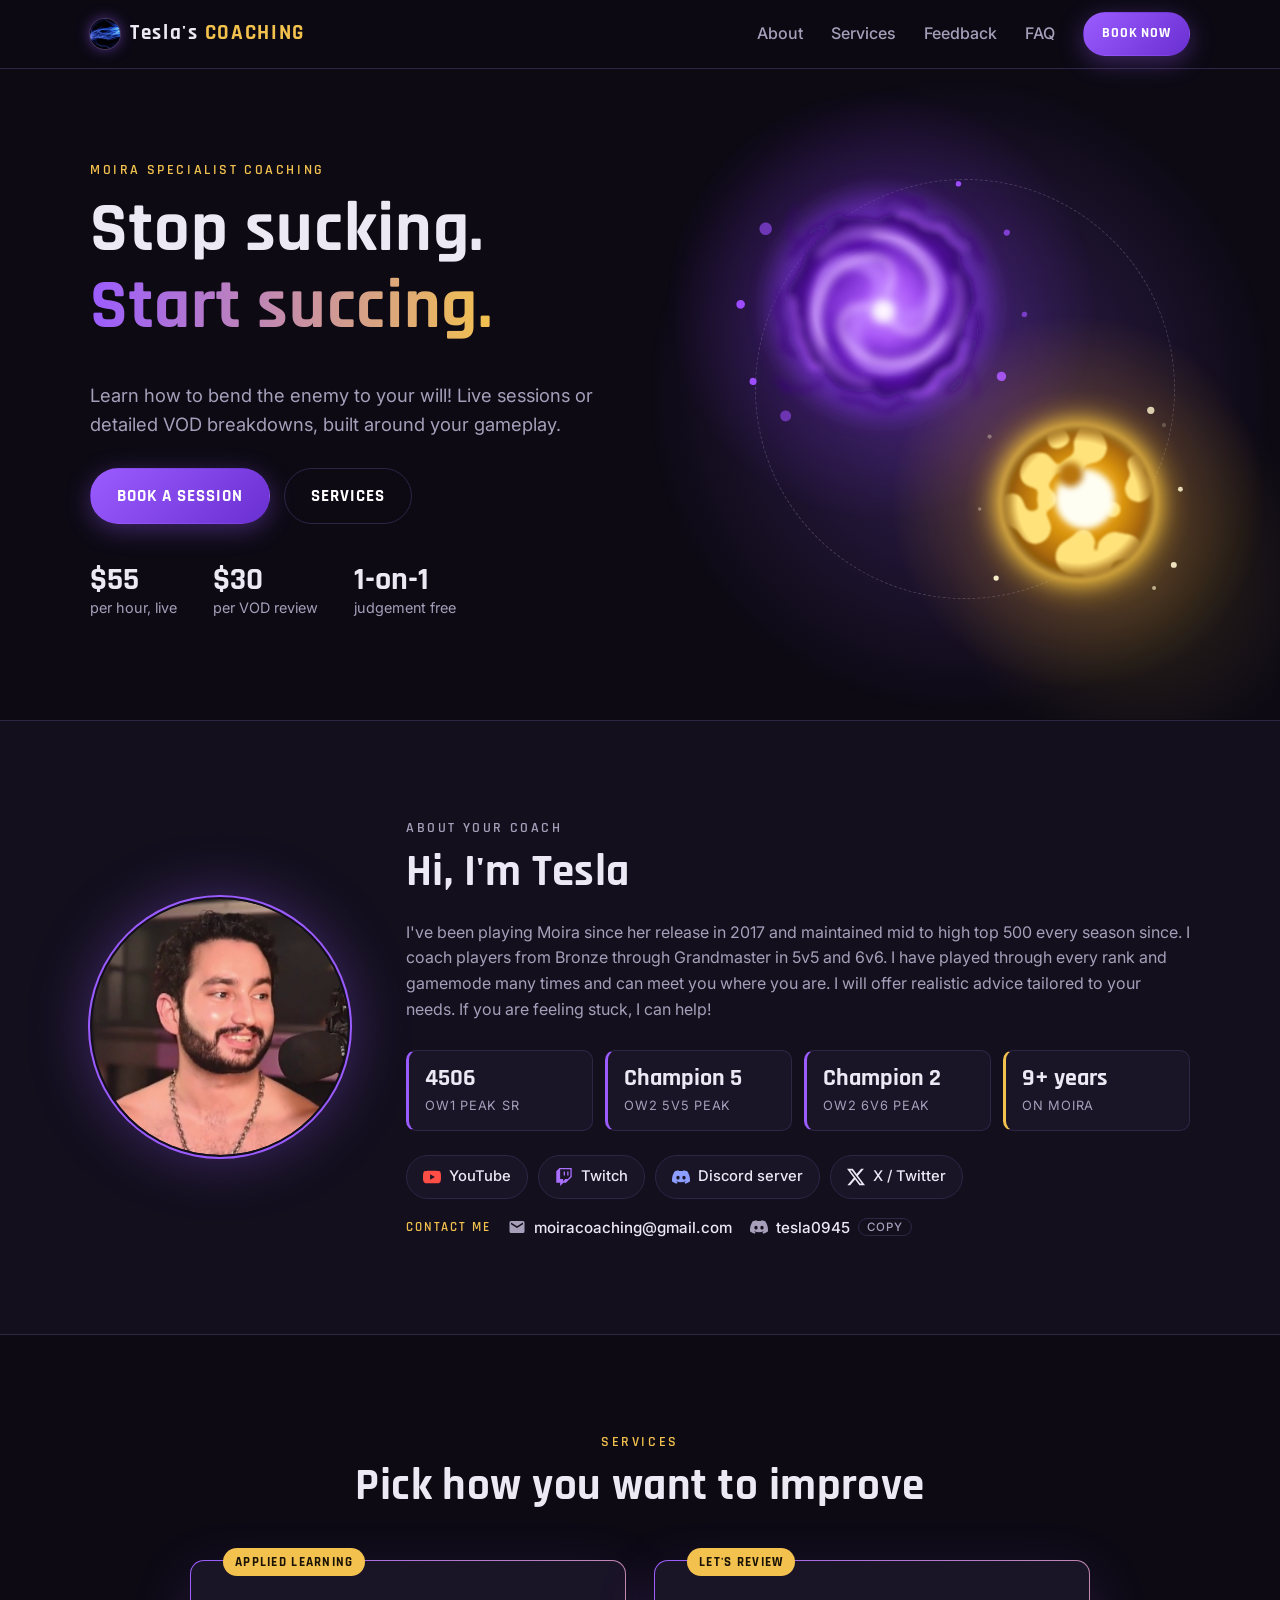
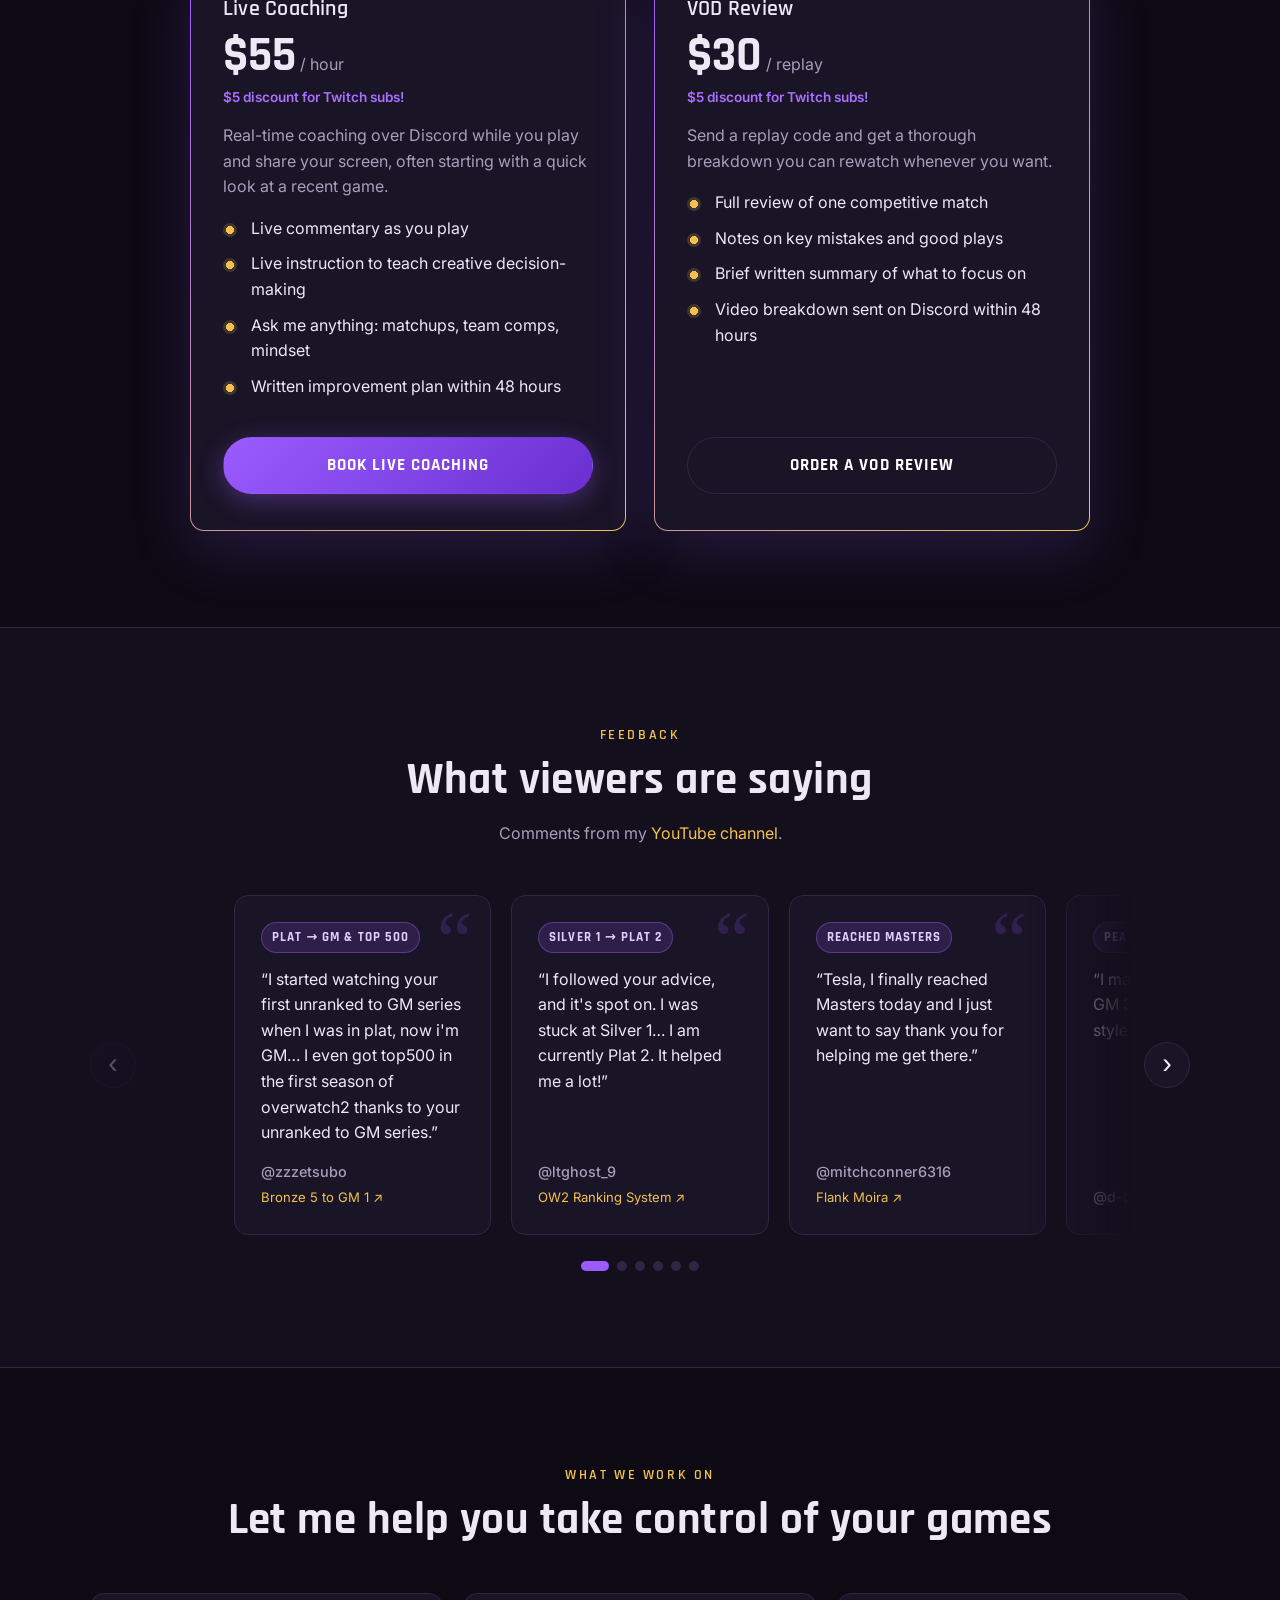
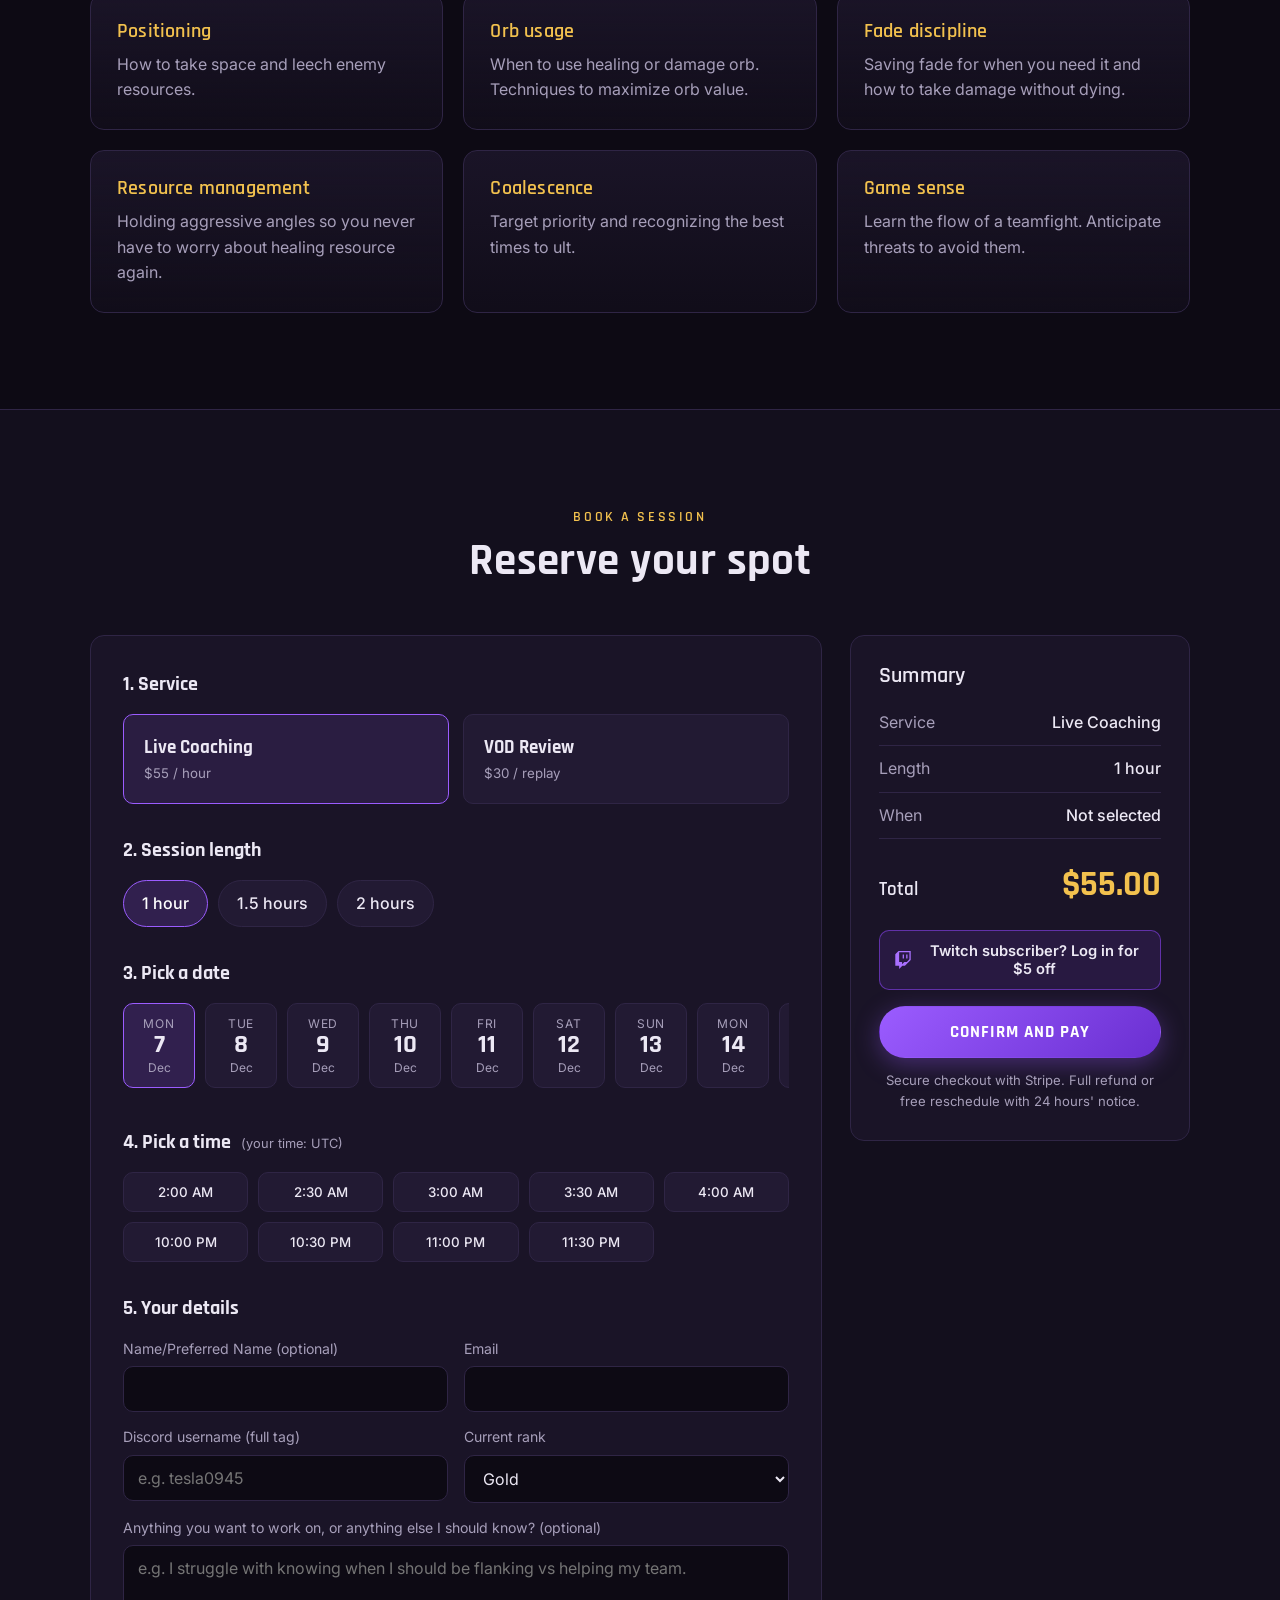
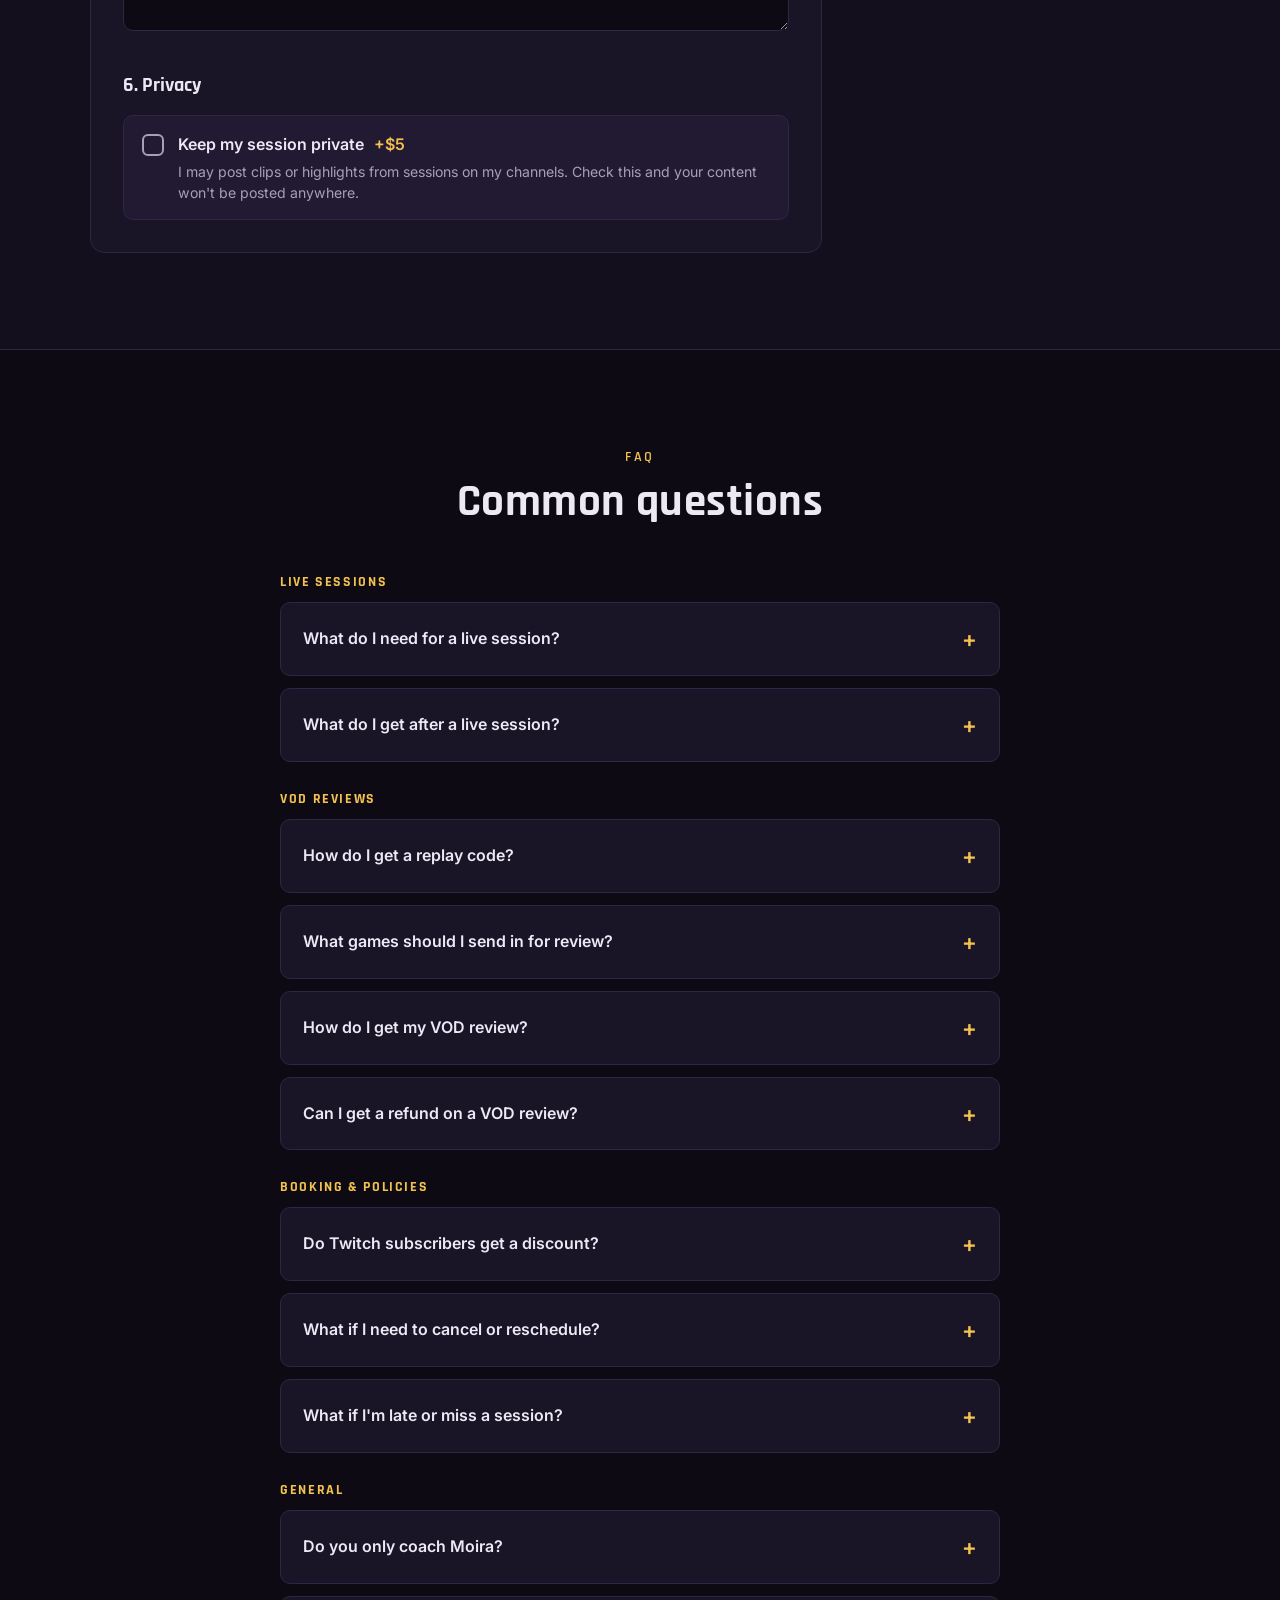
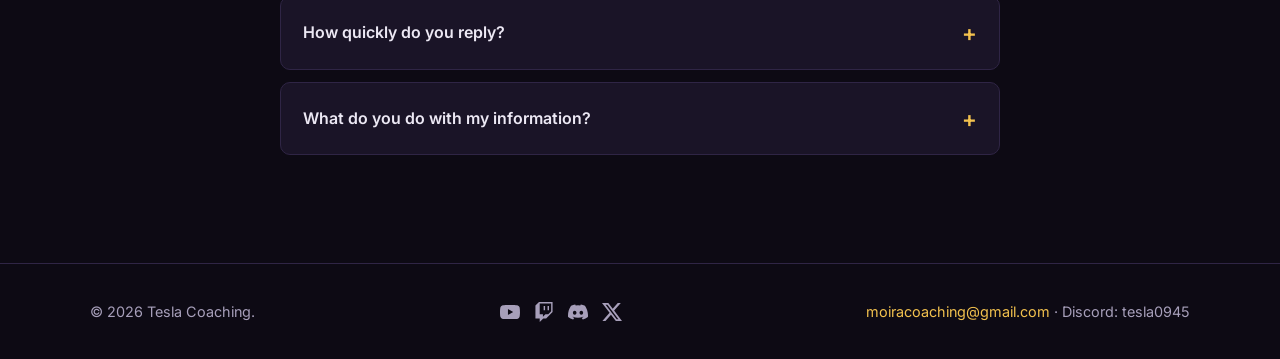
==== commit e3b53ef6: "Update index.html" ====
--- a/index.html
+++ b/index.html
@@ -659,7 +659,7 @@
               </div>              <!-- Live coaching only (the VOD form has its own notes box) -->
               <div id="live-notes-wrap">
                 <label class="input-label" for="live-notes">Anything you want to work on, or anything else I should know? (optional)</label>
-                <textarea id="live-notes" name="liveNotes" rows="3" maxlength="1000" placeholder="e.g. I want to get better at positioning in team fights."></textarea>
+                <textarea id="live-notes" name="liveNotes" rows="3" maxlength="1000" placeholder="e.g. I struggle with knowing when I should be flanking vs helping my team."></textarea>
               </div>
             </fieldset>
 
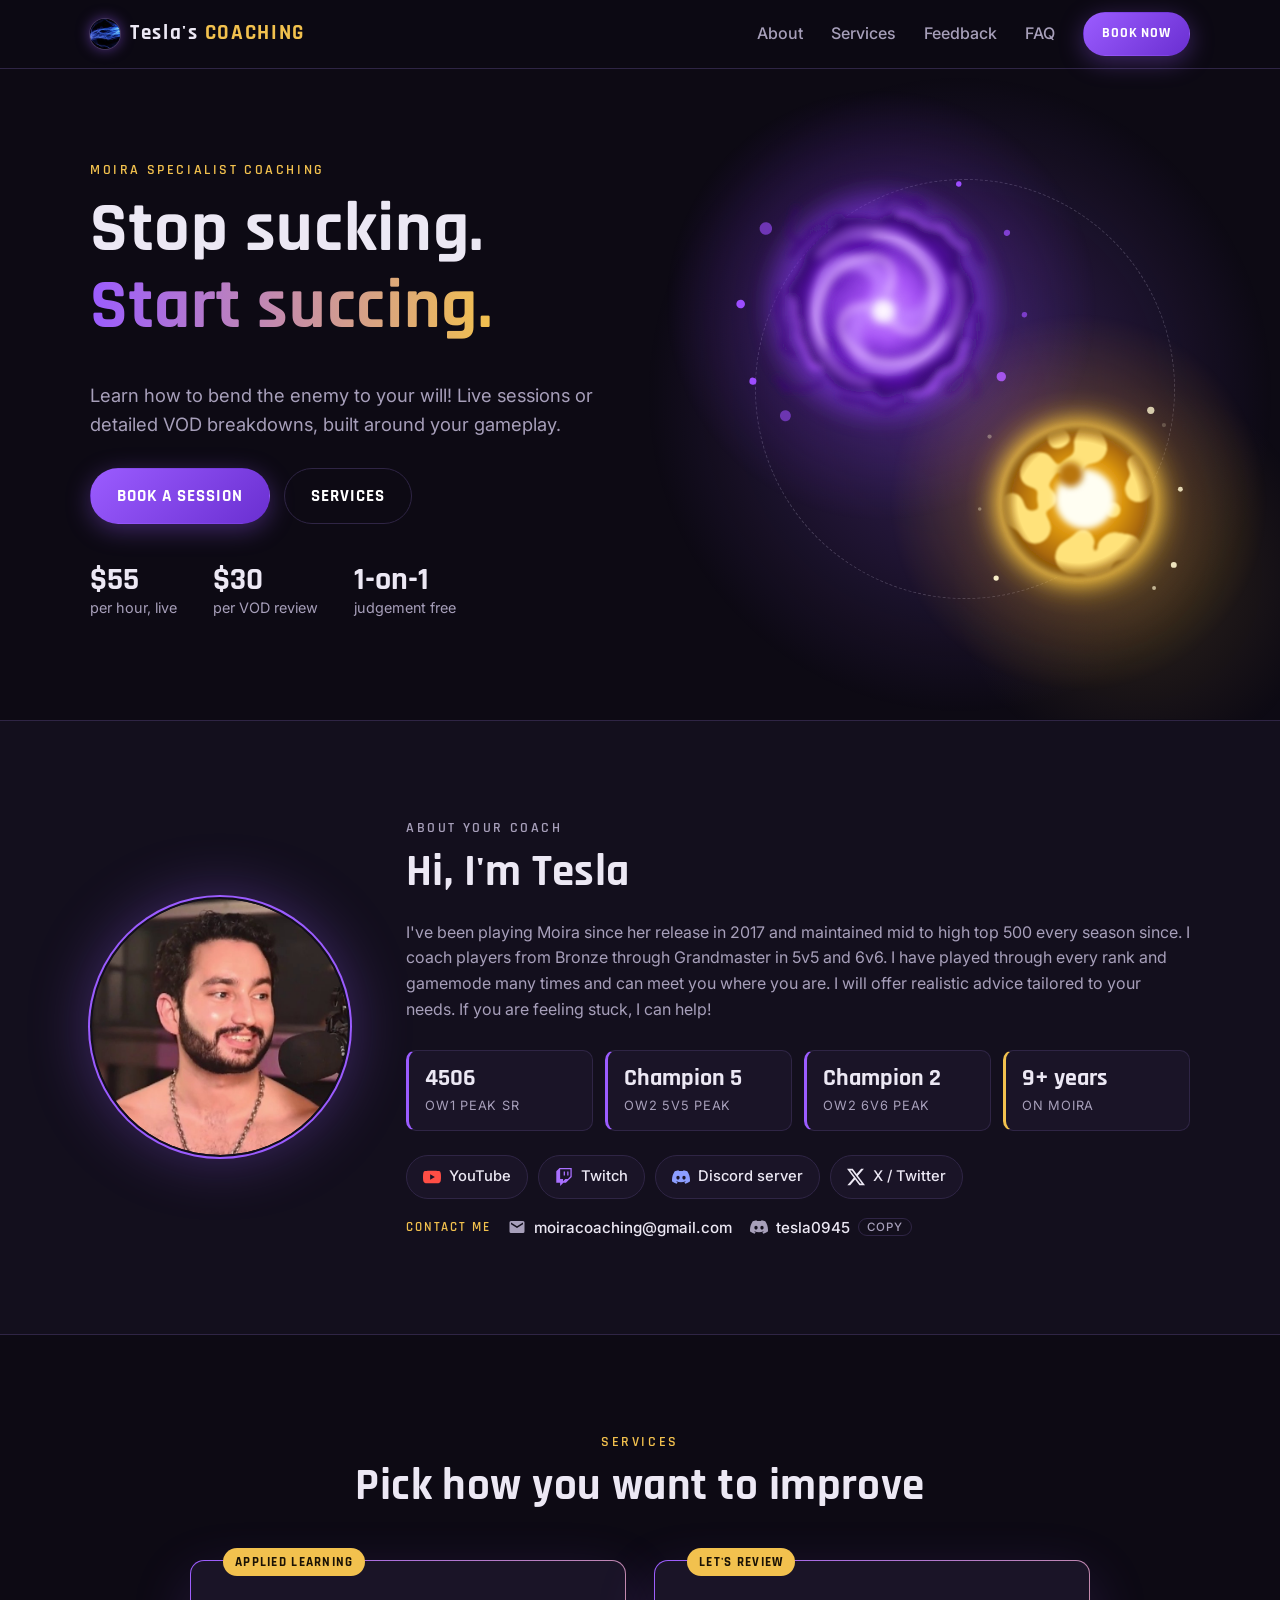
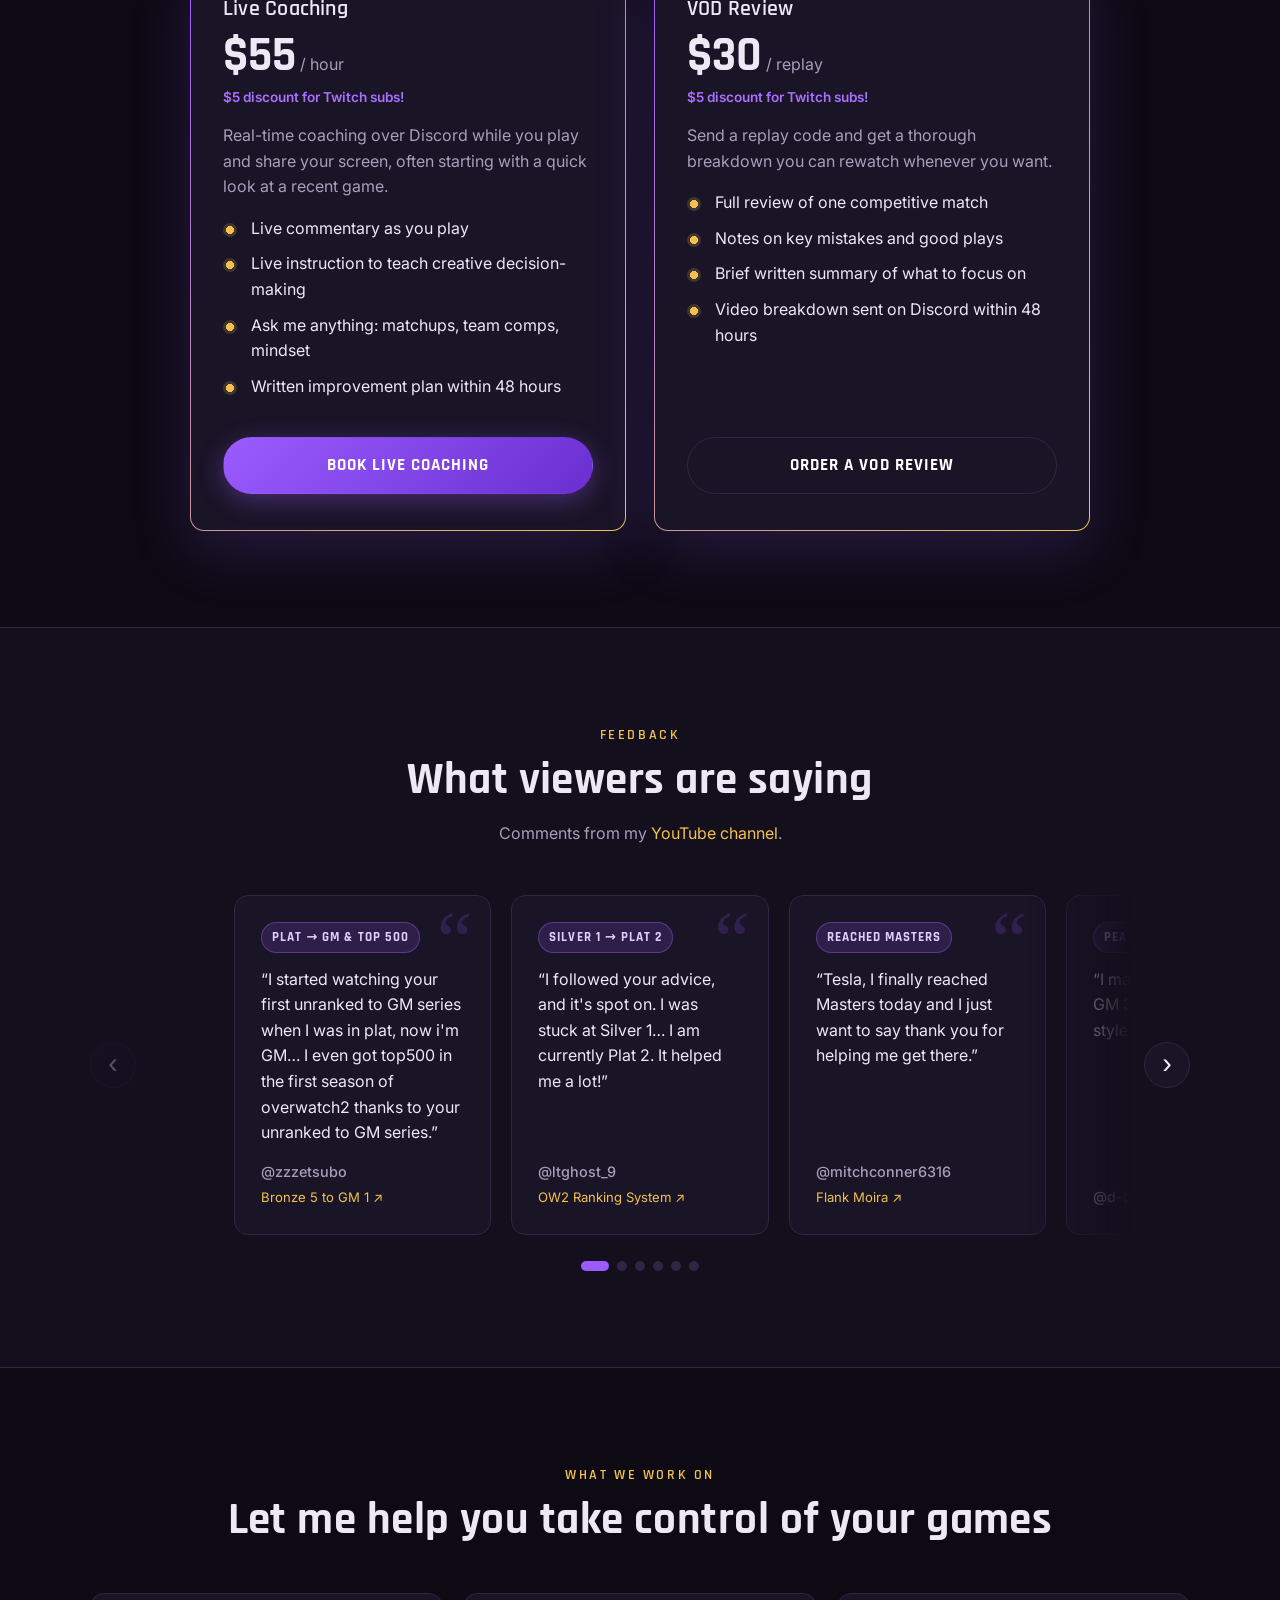
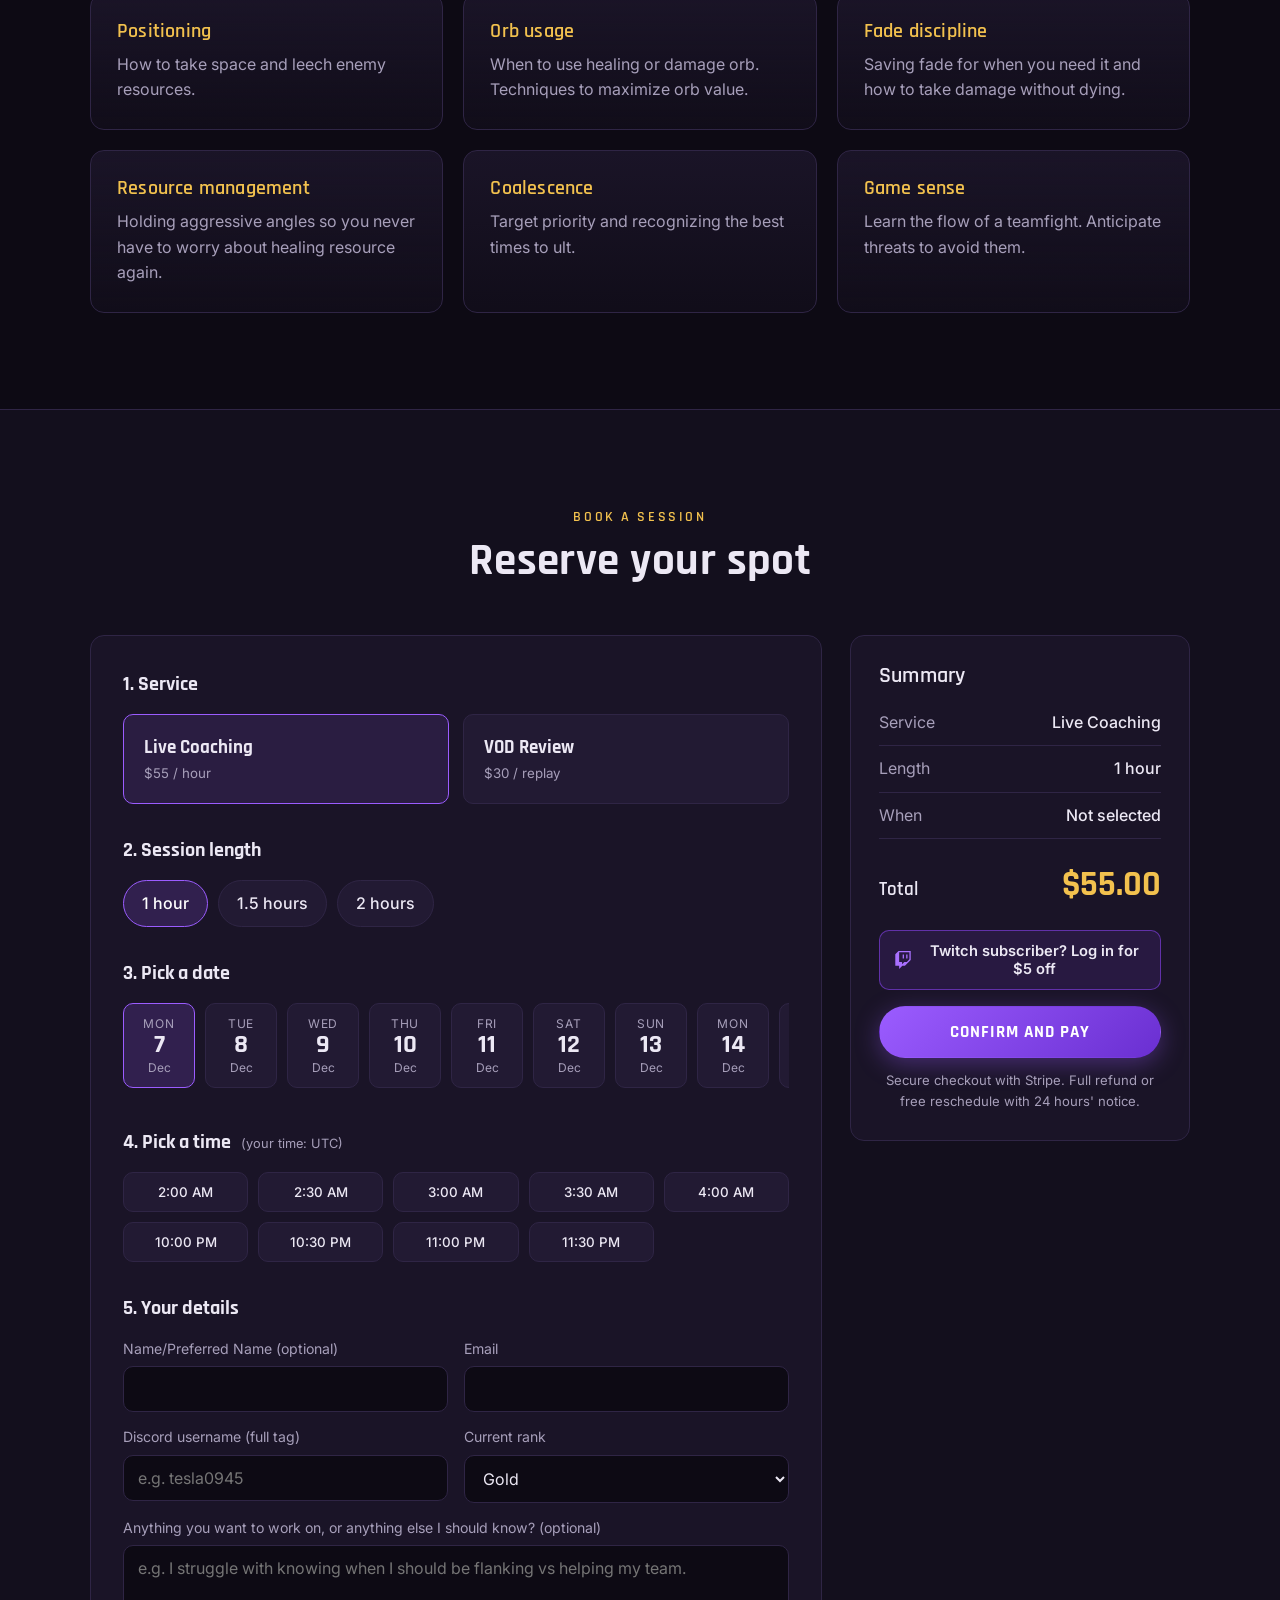
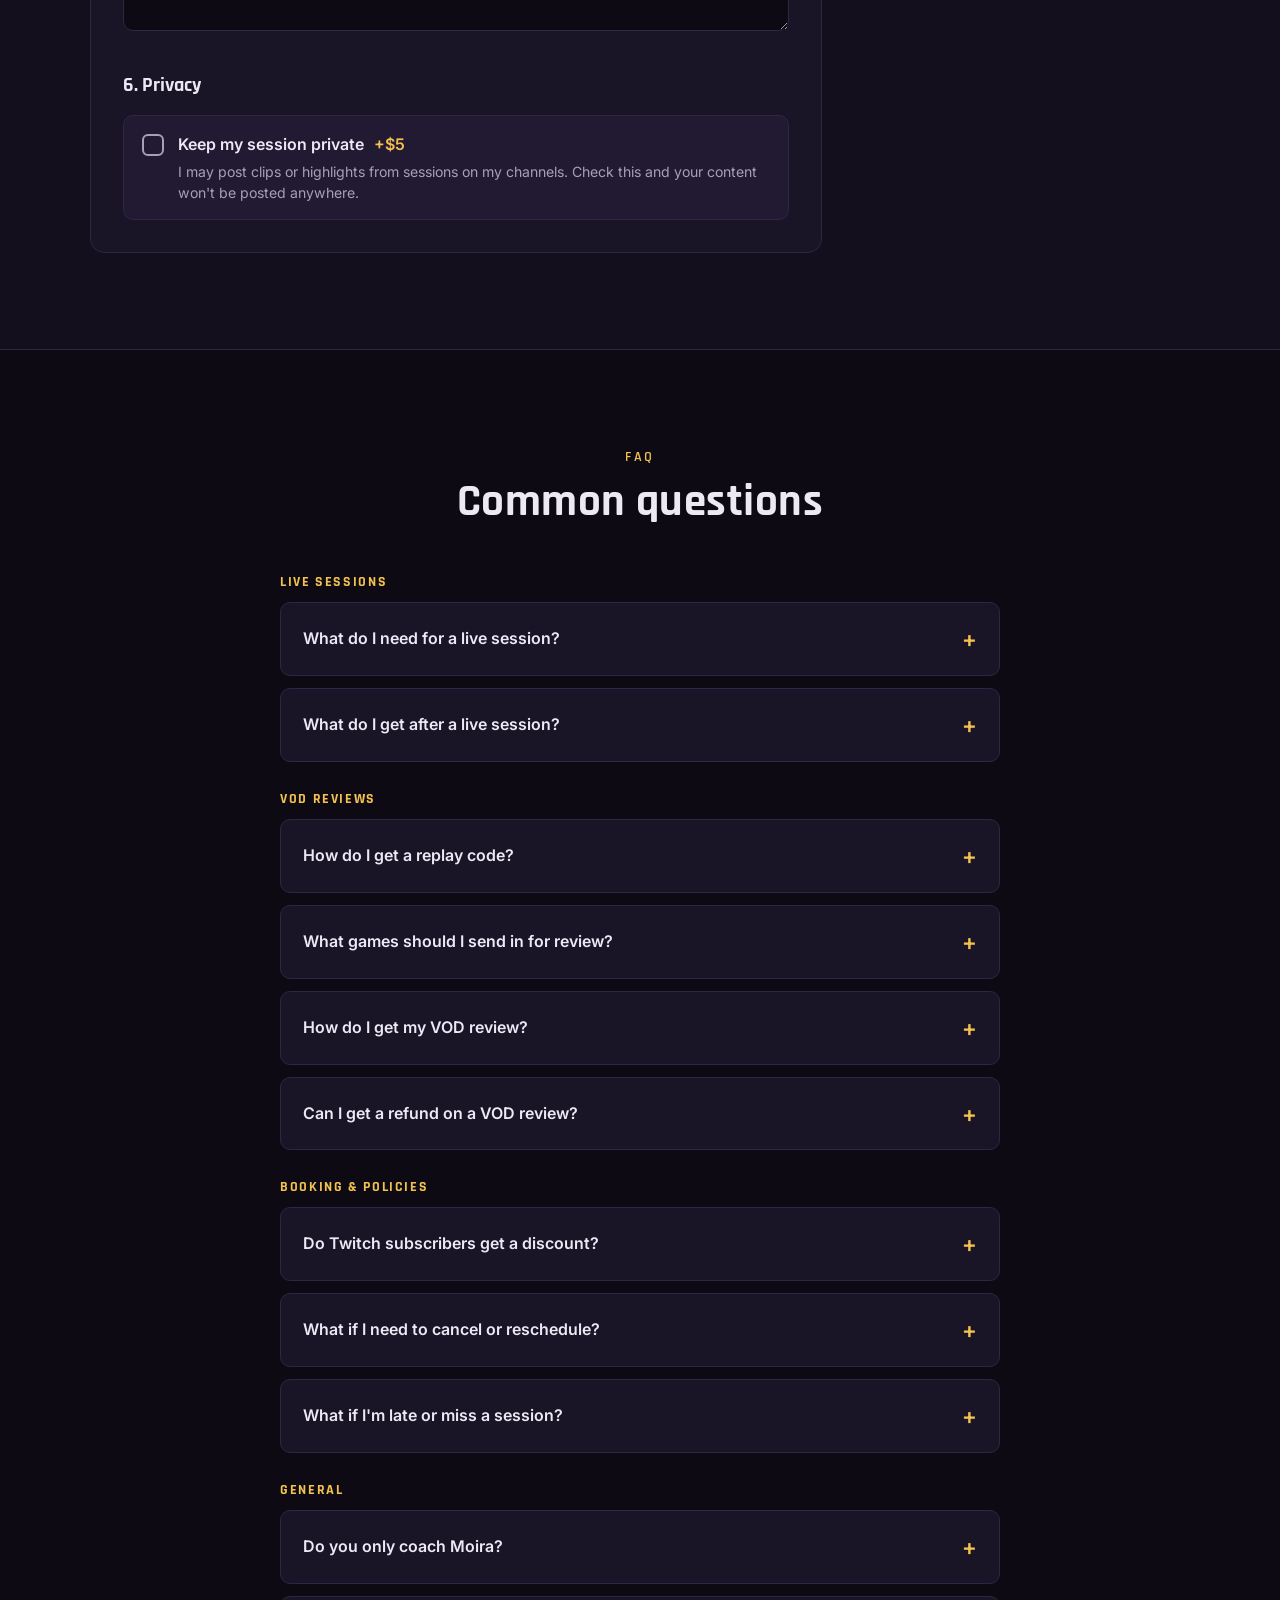
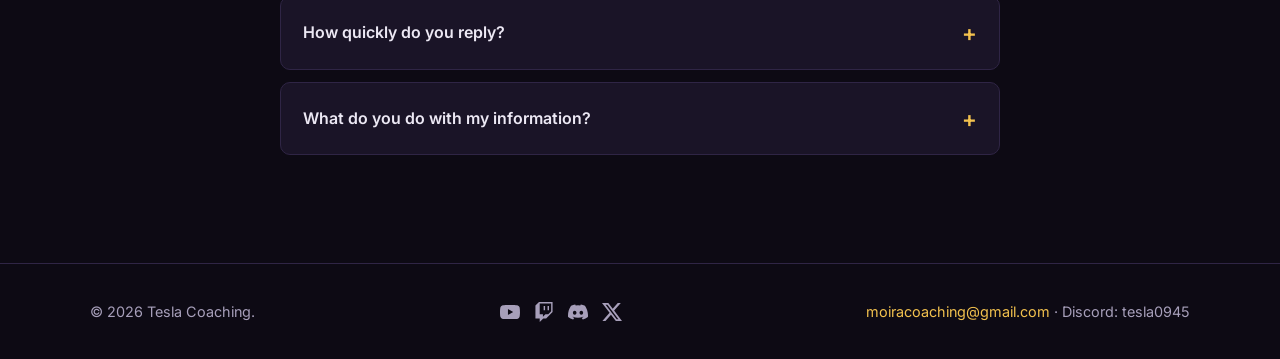
==== commit 3d2f5023: "flicker fix" ====
--- a/index.html
+++ b/index.html
@@ -899,6 +899,6 @@
     </div>
   </div>
 
-  <script src="script.js?v=a4b5f292"></script>
+  <script src="script.js?v=5616c770"></script>
 </body>
 </html>
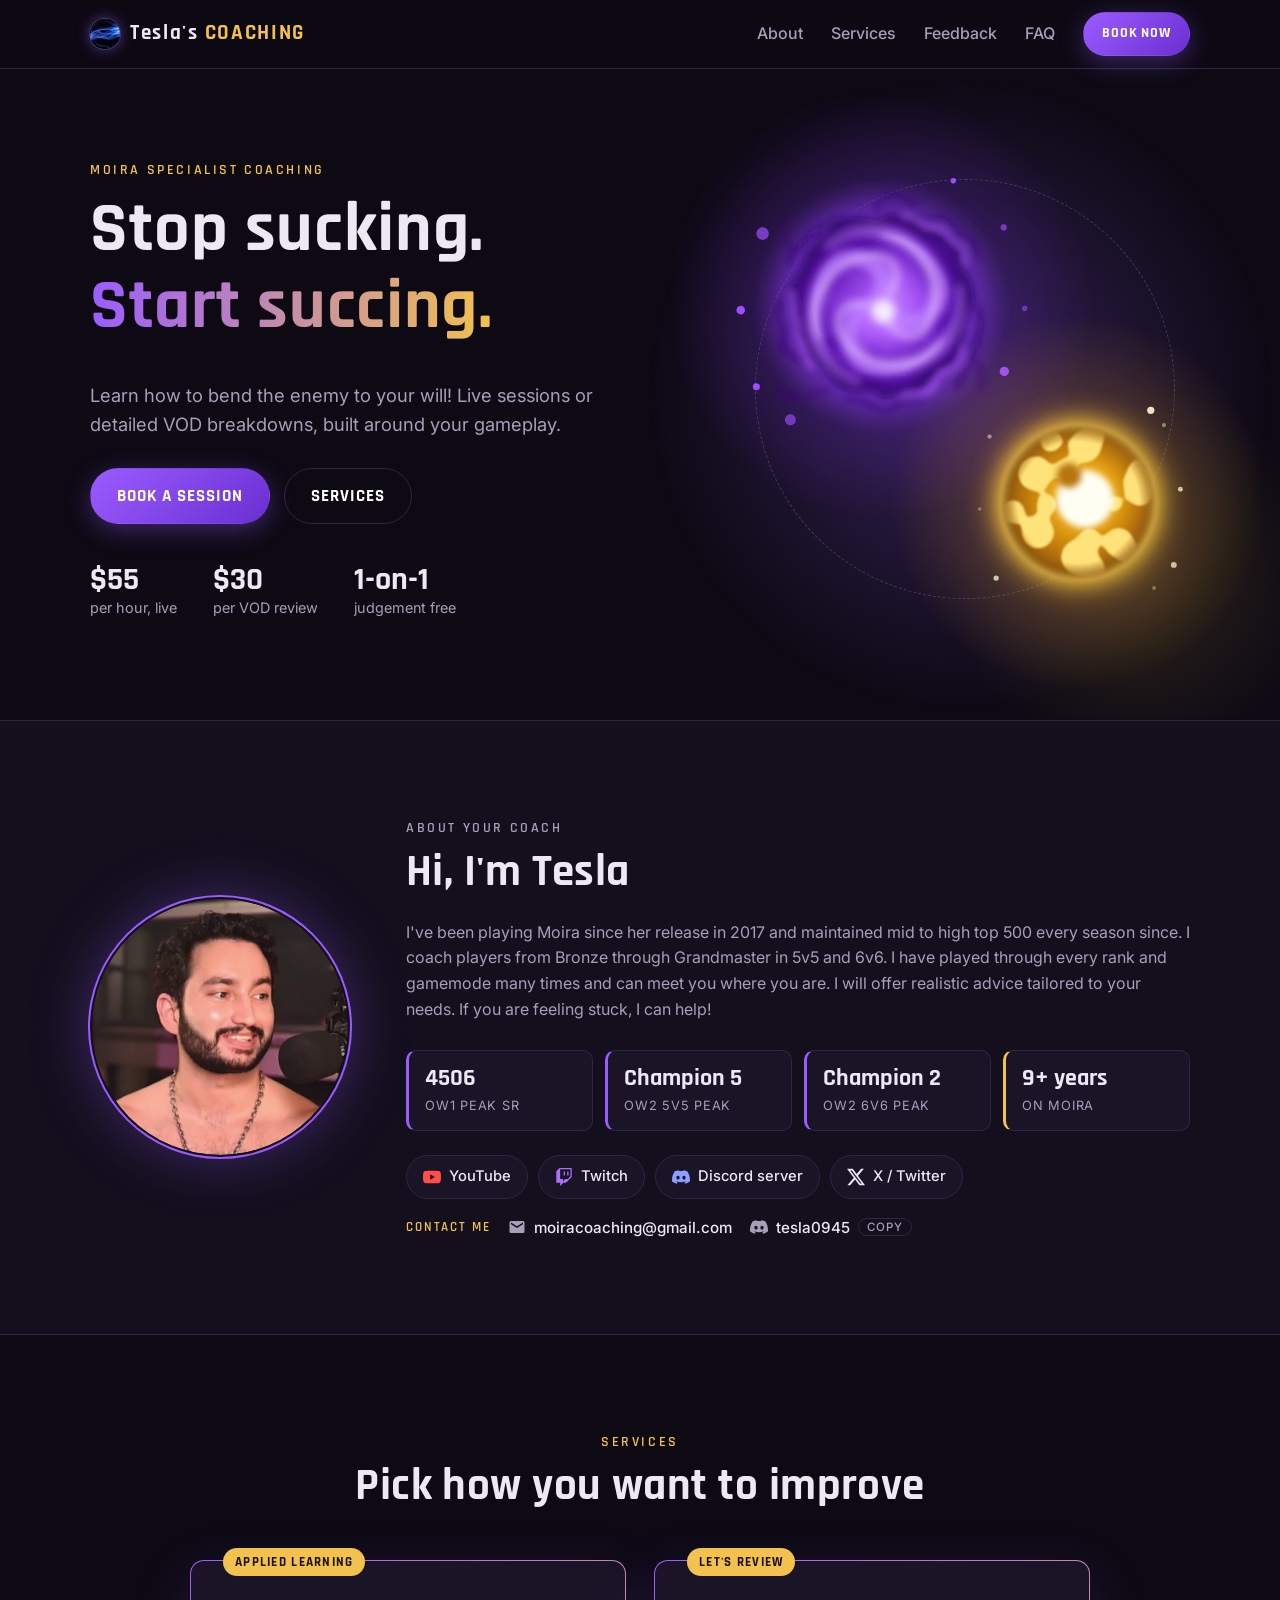
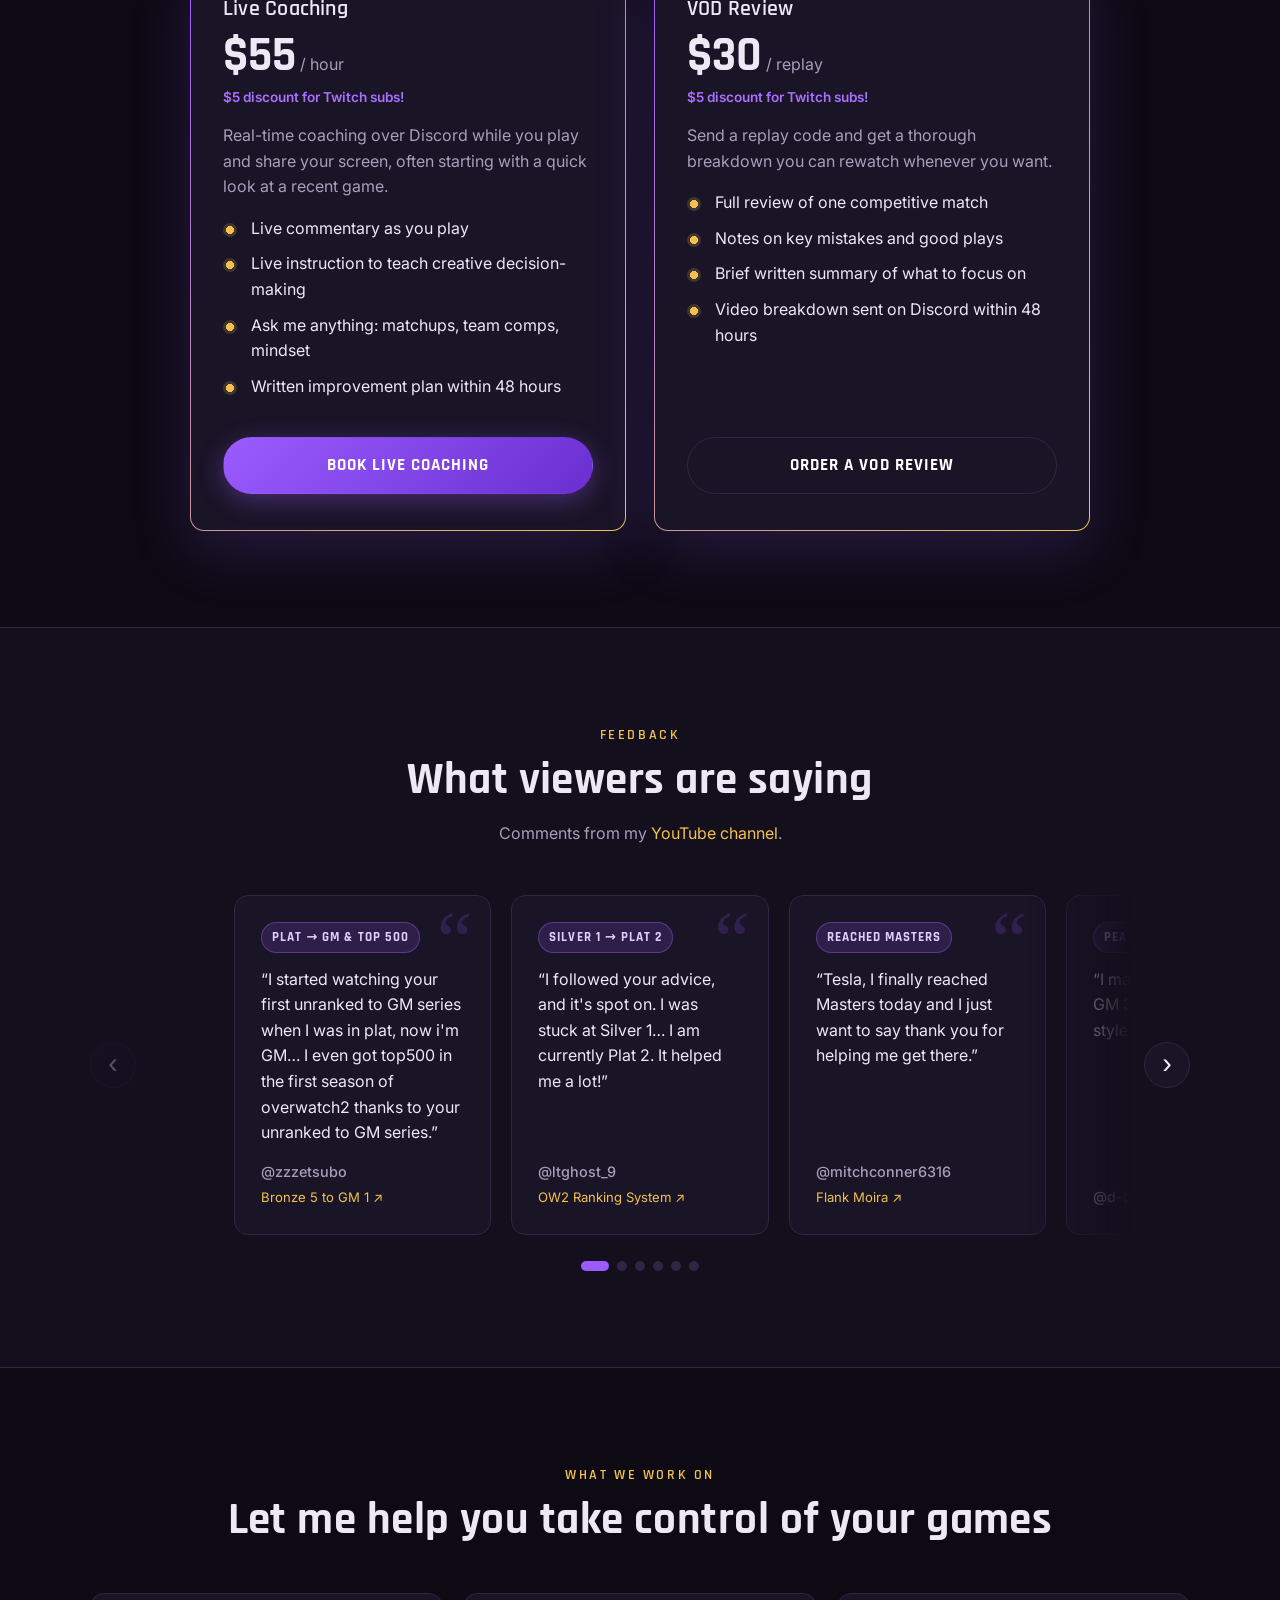
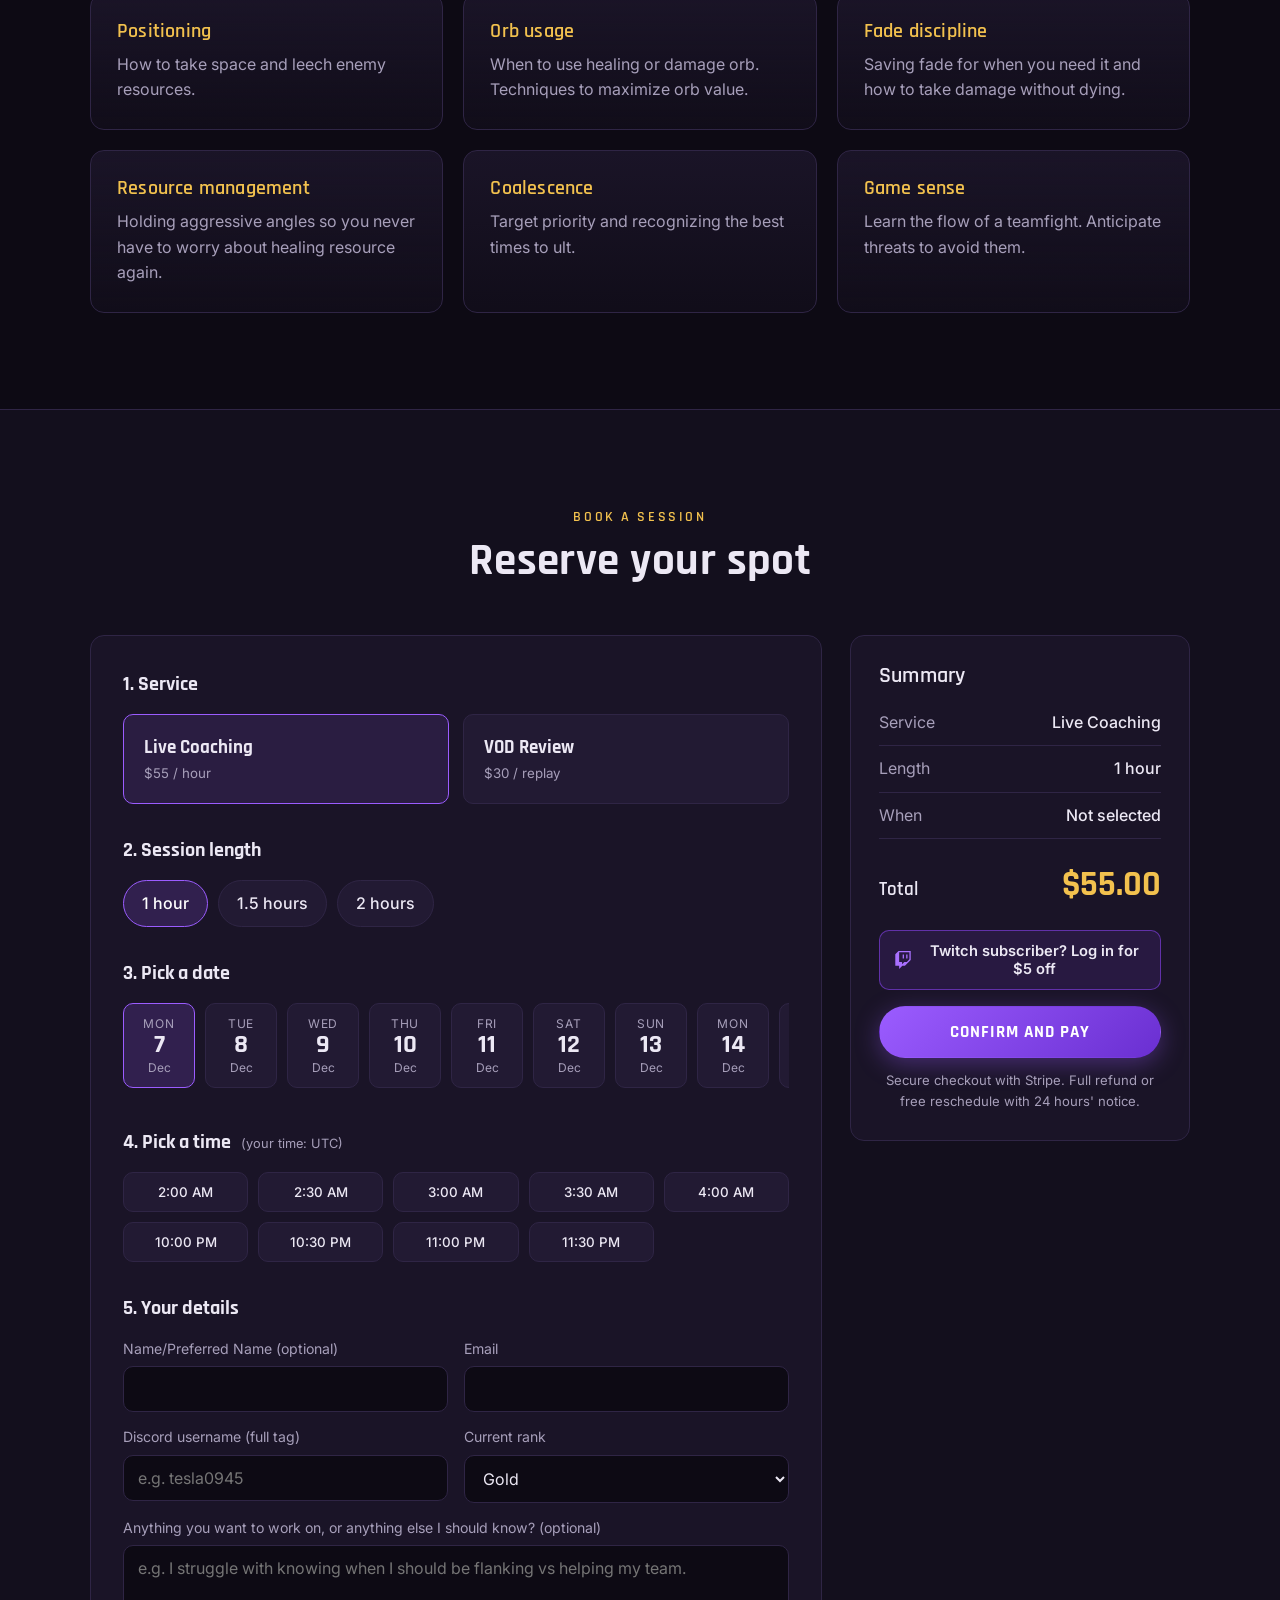
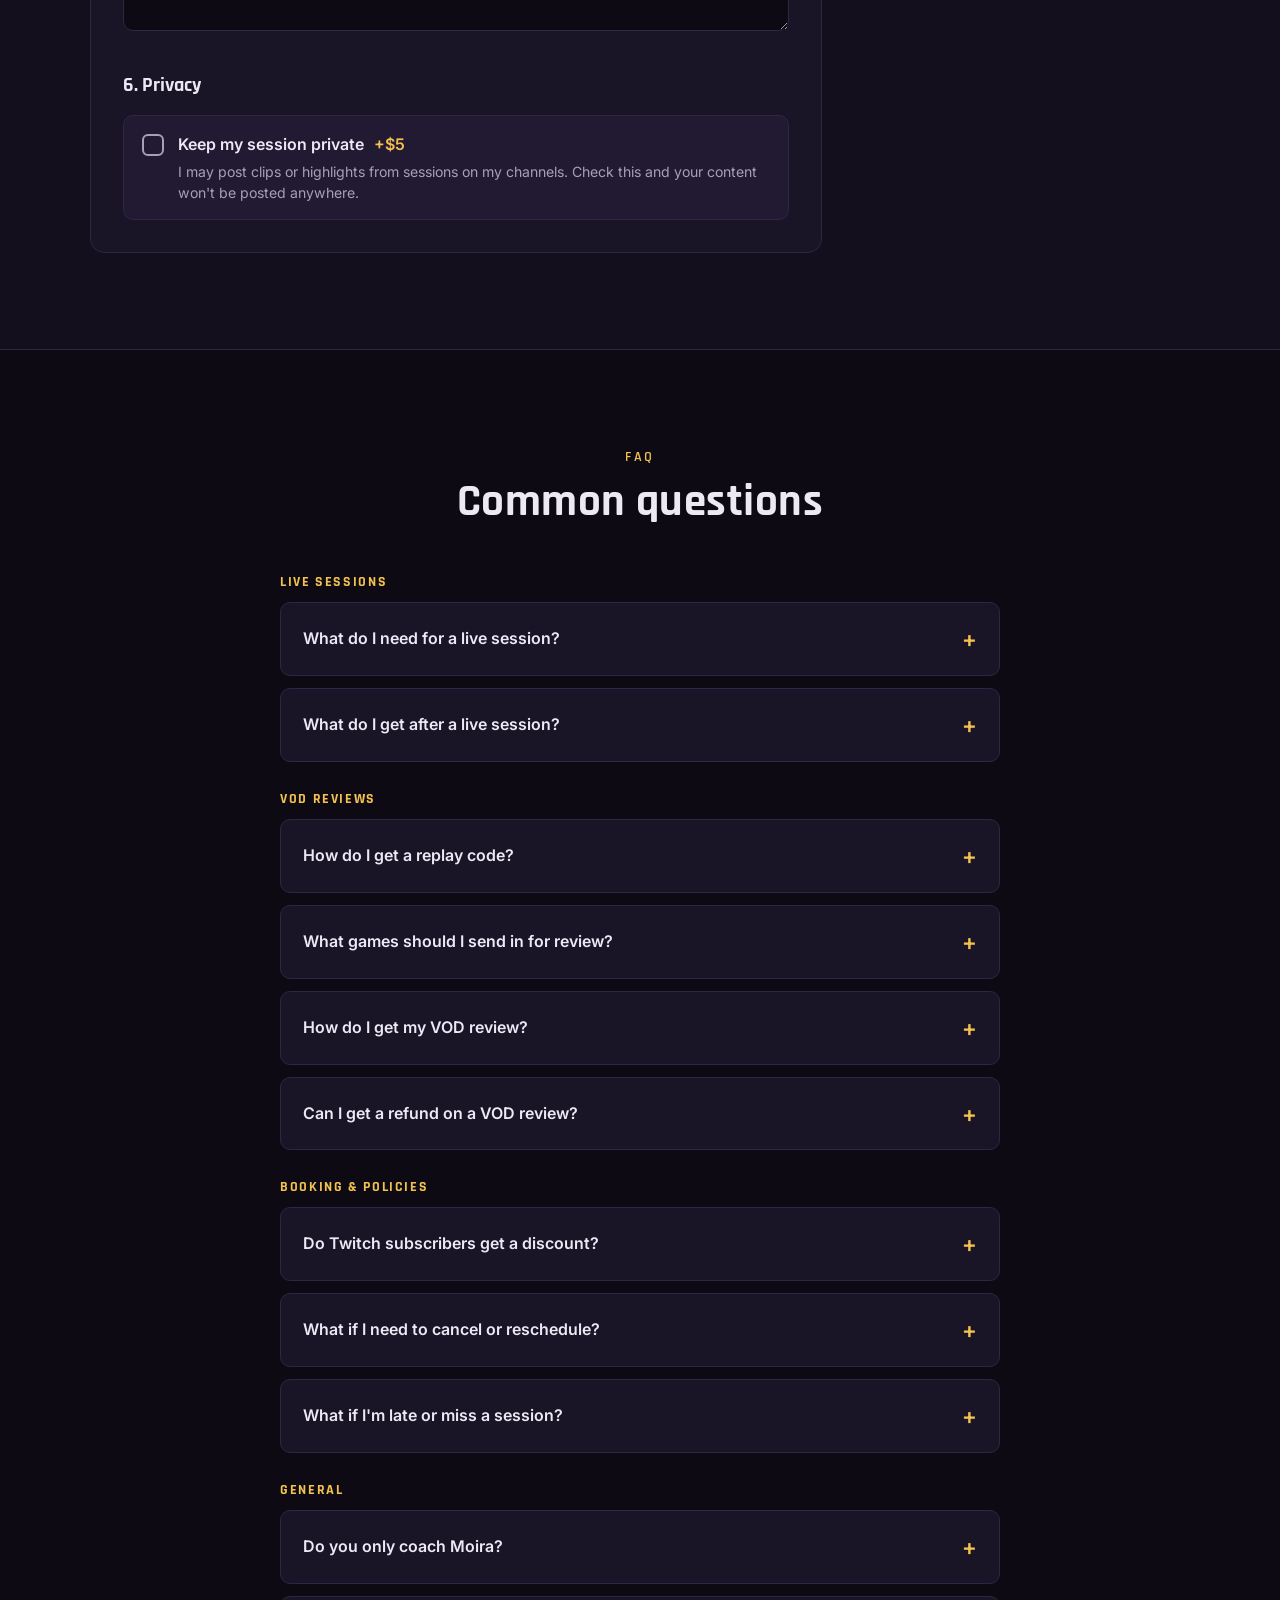
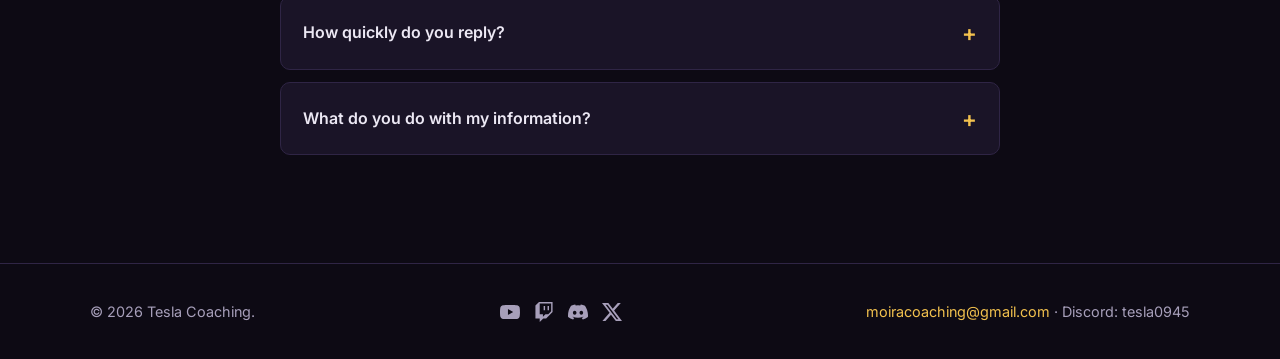
==== commit 09e55d92: "shedjule" ====
--- a/index.html
+++ b/index.html
@@ -899,6 +899,6 @@
     </div>
   </div>
 
-  <script src="script.js?v=5616c770"></script>
+  <script src="script.js?v=c83ec146"></script>
 </body>
 </html>
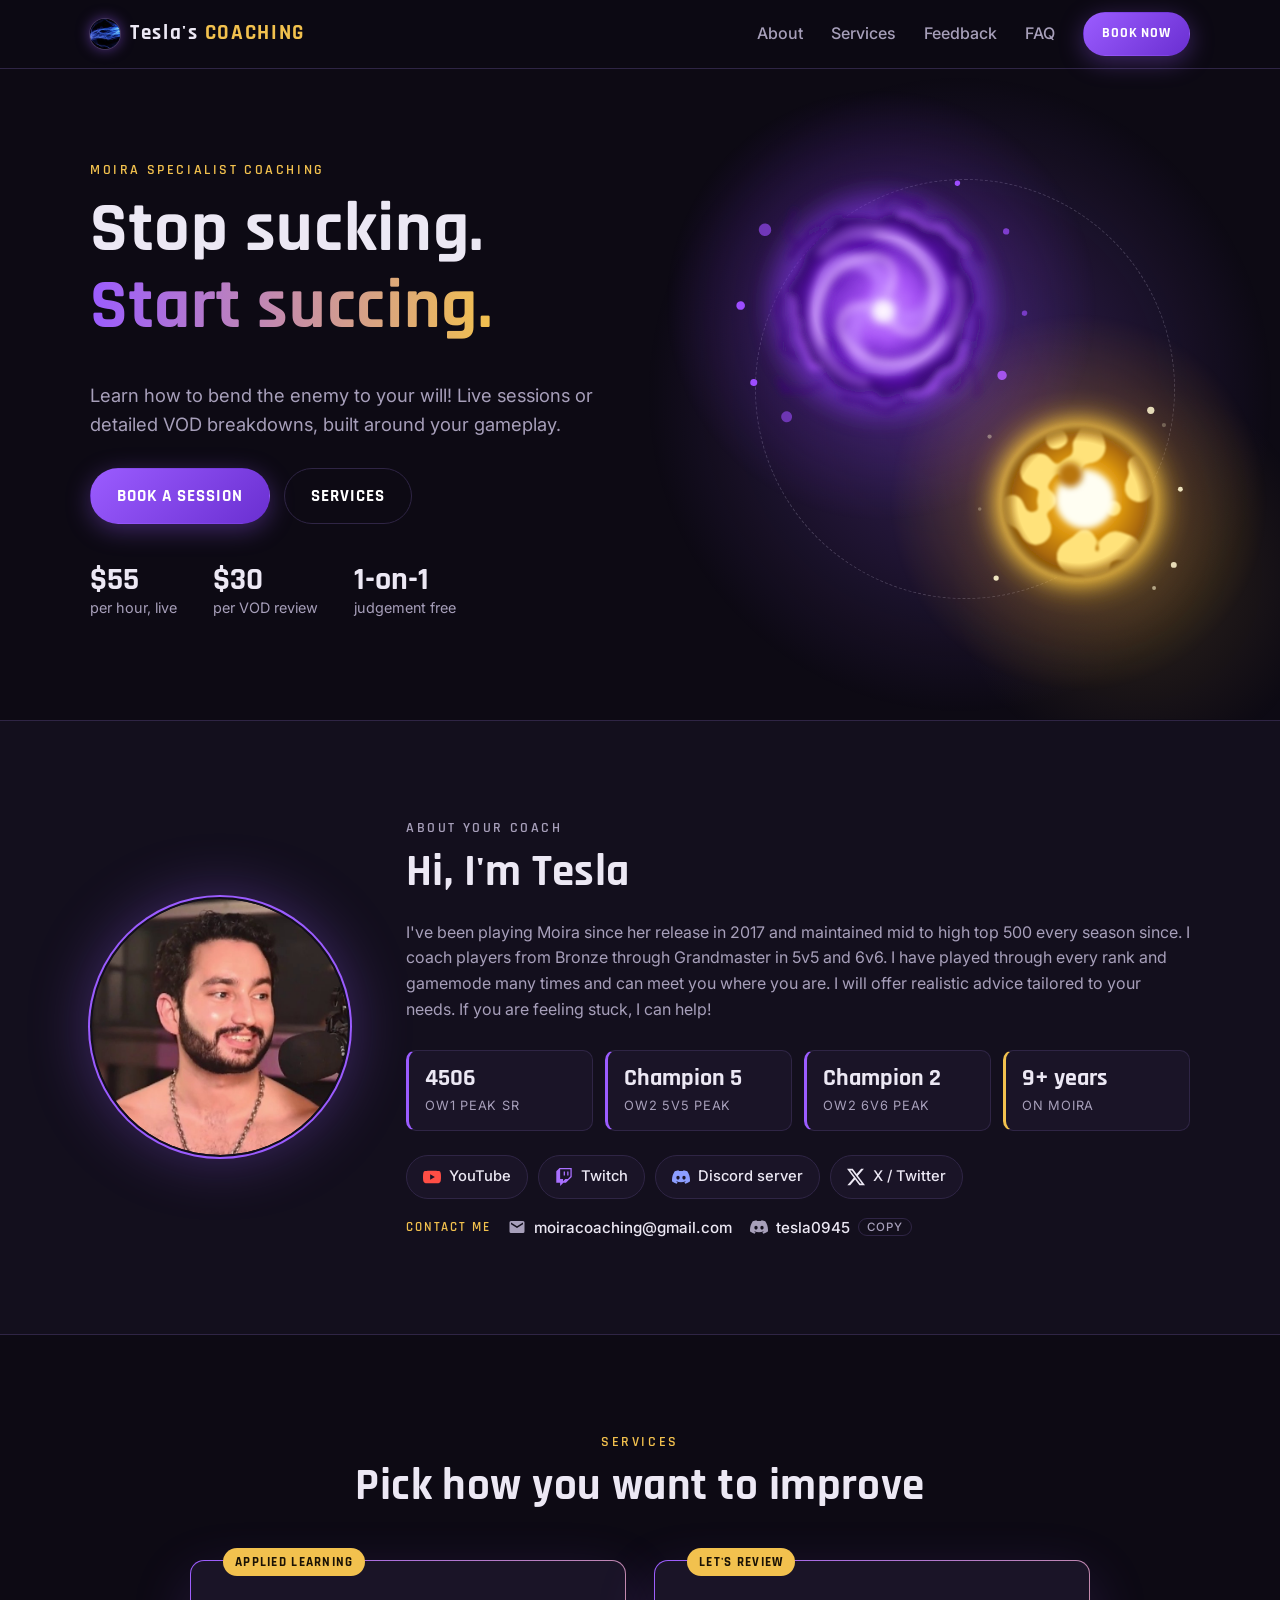
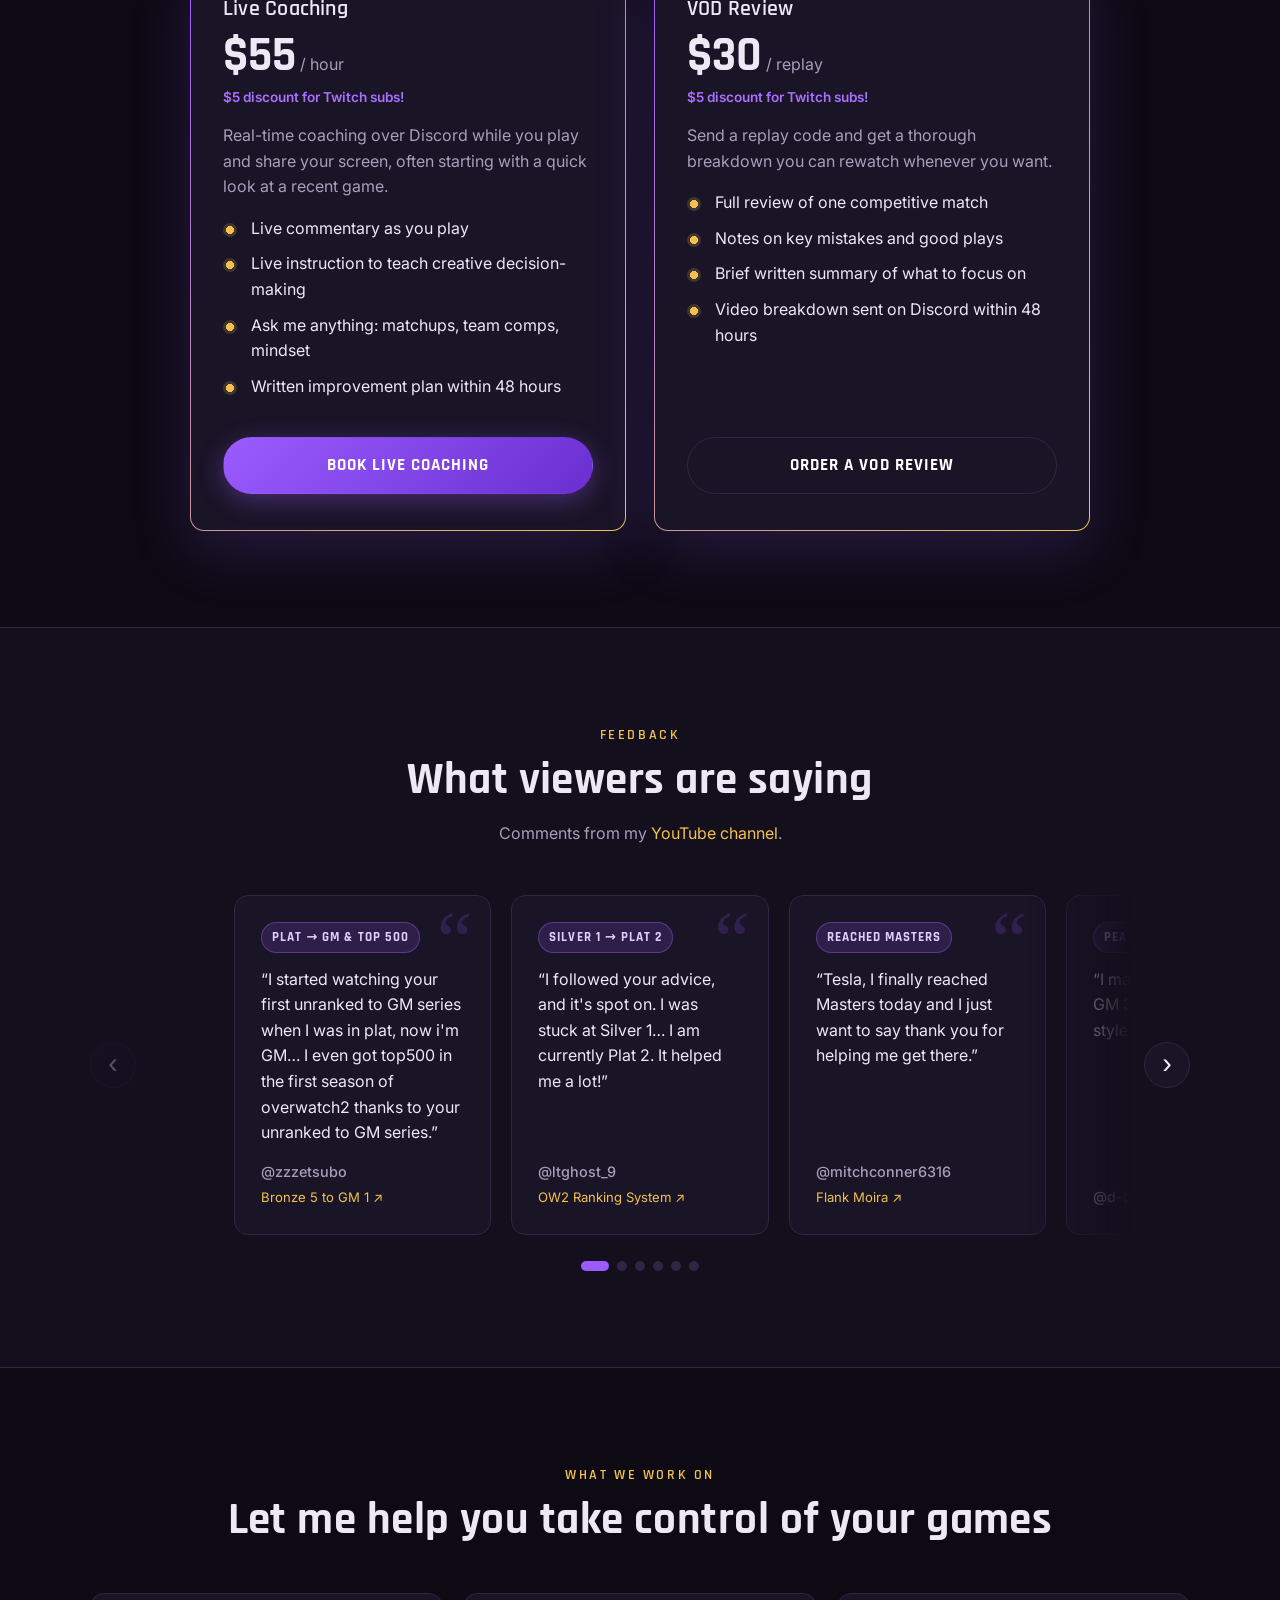
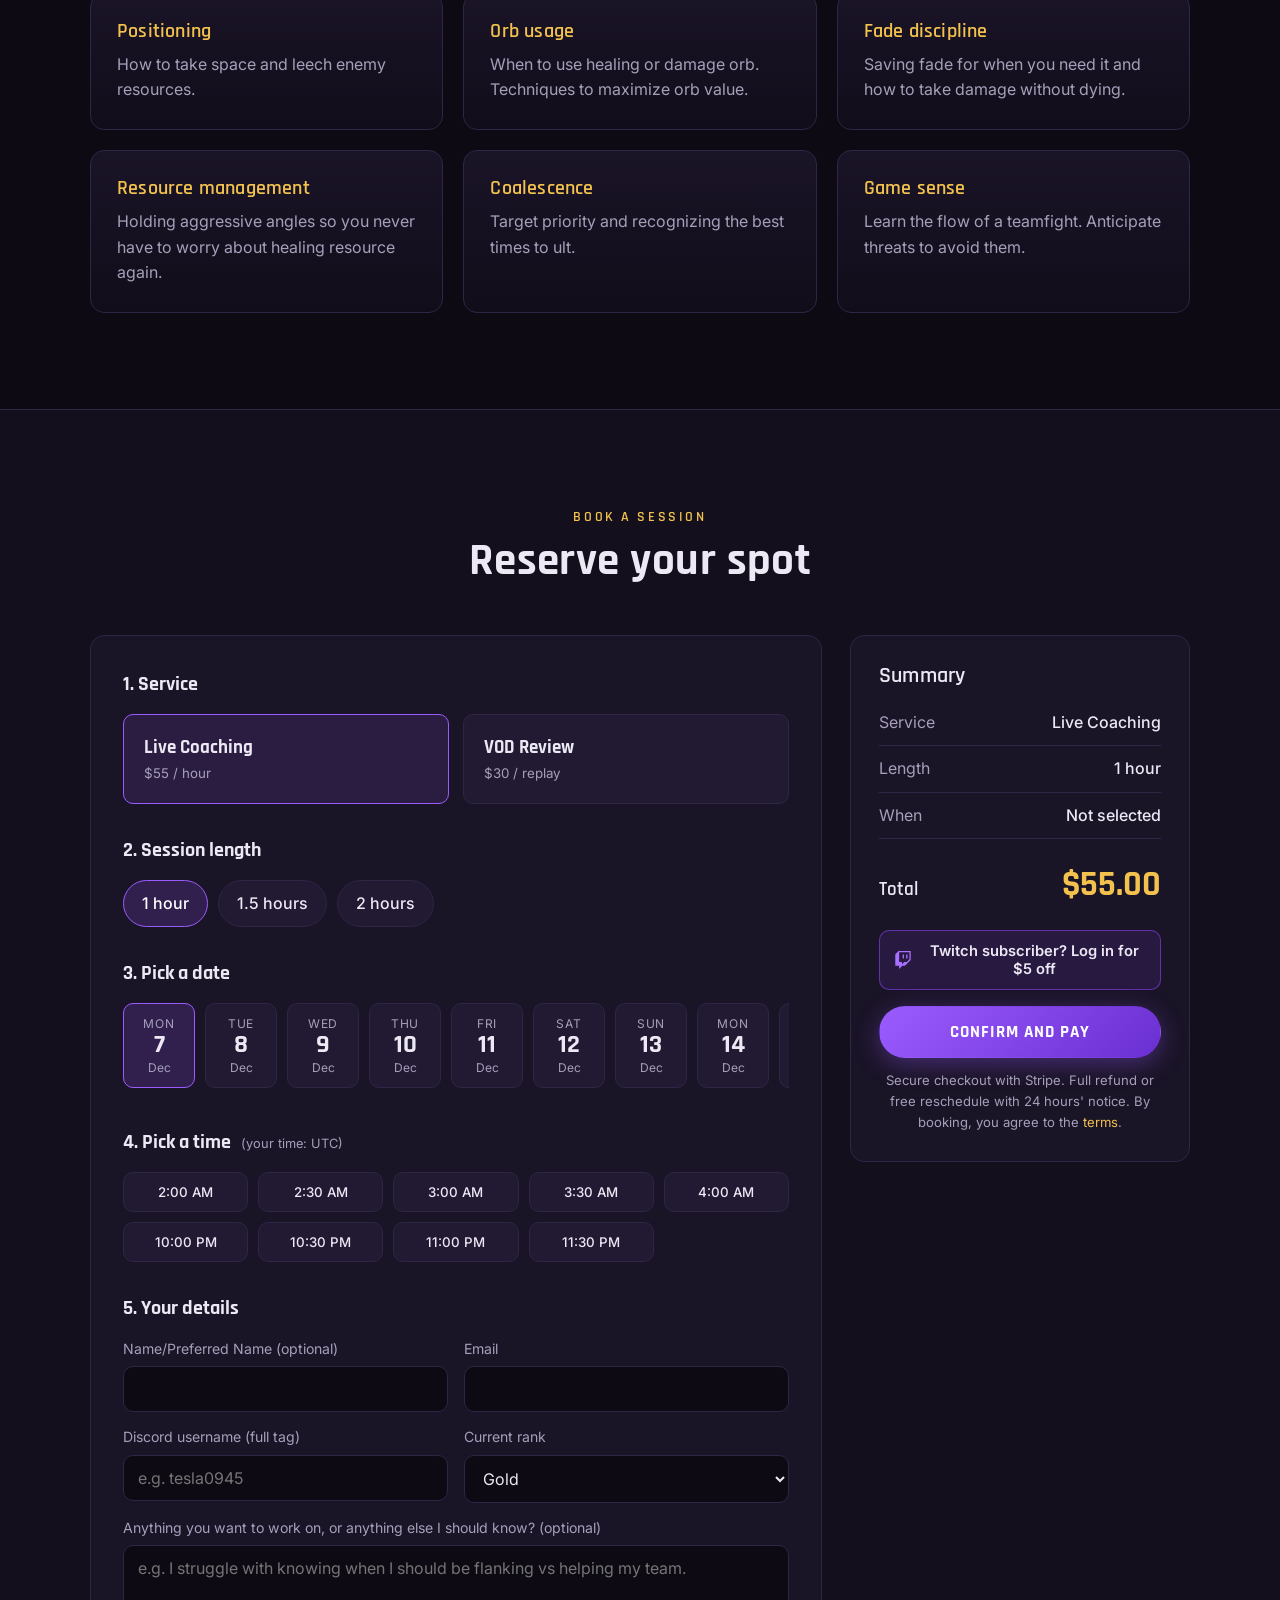
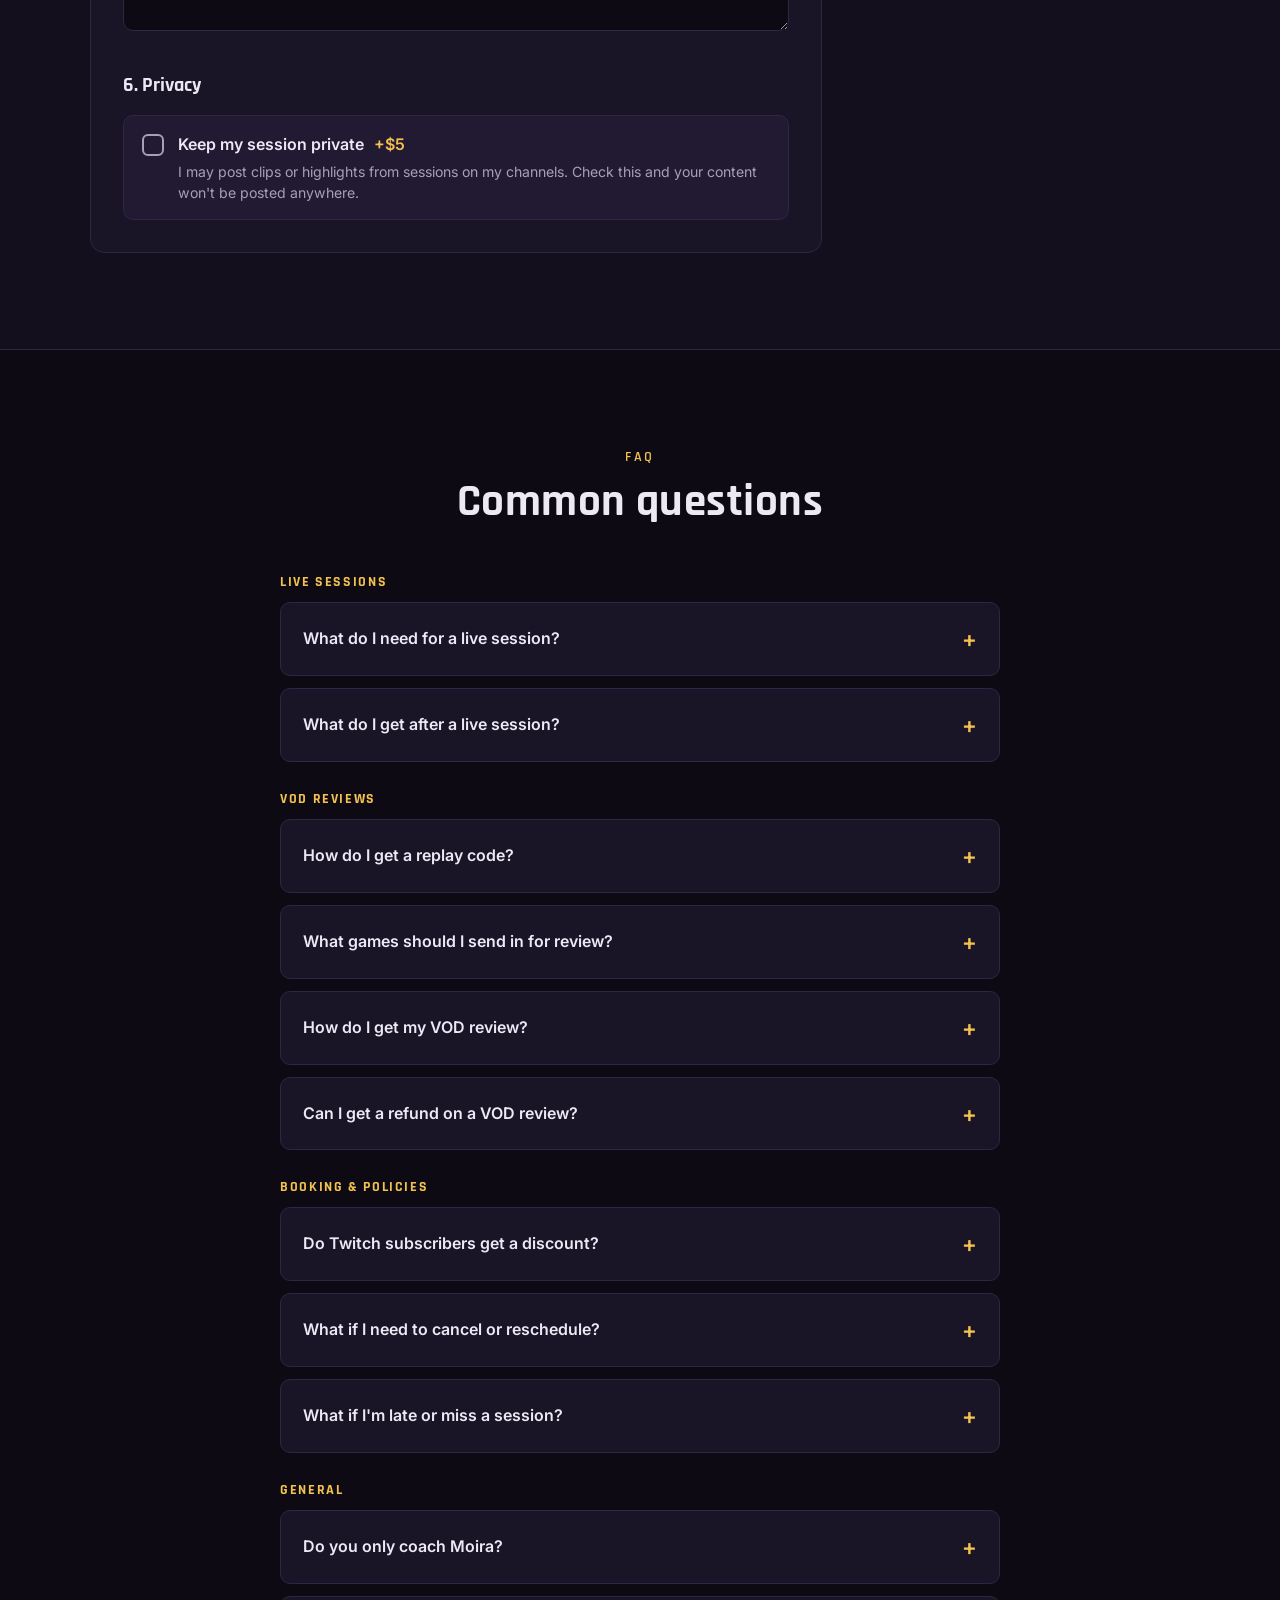
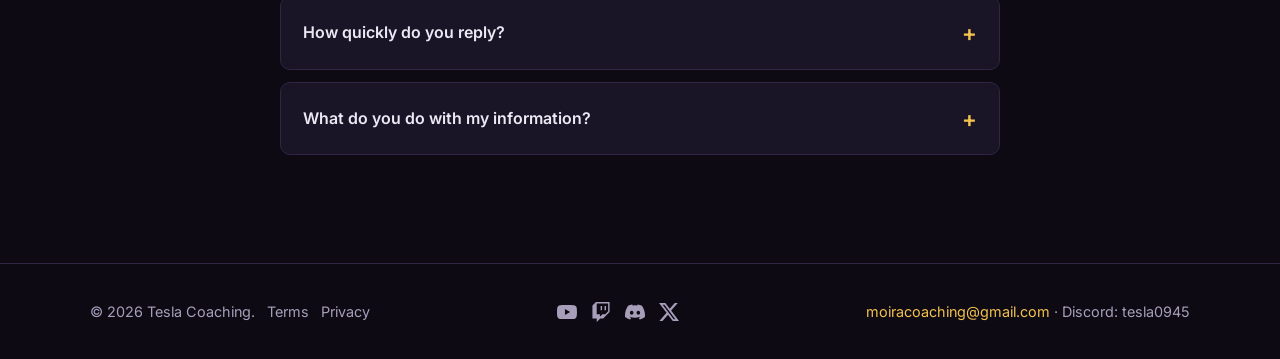
==== commit 71c4108c: "updates overview" ====
--- a/index.html
+++ b/index.html
@@ -6,6 +6,7 @@
   <title>Moira Coaching | VOD Reviews & Live Coaching</title>
   <meta name="description" content="Moira coaching for competitive players. Live 1-on-1 coaching sessions and offline VOD reviews to help you climb.">
   <meta name="theme-color" content="#0d0a14">
+  <link rel="canonical" href="https://teslacoaching.com/">
   <!-- Link previews (Discord, X, iMessage, etc.) -->
   <meta property="og:type" content="website">
   <meta property="og:site_name" content="Tesla's Coaching">
@@ -23,7 +24,7 @@
   <link rel="icon" type="image/png" sizes="32x32" href="images/favicon-32.png">
   <link rel="icon" type="image/png" sizes="192x192" href="images/favicon-192.png">
   <link rel="apple-touch-icon" href="images/apple-touch-icon.png">
-  <link rel="stylesheet" href="styles.css?v=a7a29d36">
+  <link rel="stylesheet" href="styles.css?v=821dc236">
 </head>
 <body>
 
@@ -713,7 +714,7 @@
               <button type="button" class="btn btn-ghost btn-small" id="test-fill">Refill test details</button>
             </div>
             <p class="form-error" id="form-error" role="alert"></p>
-            <p class="fine-print">Secure checkout with Stripe. <span id="policy-note">Full refund or free reschedule with 24 hours' notice.</span></p>
+            <p class="fine-print">Secure checkout with Stripe. <span id="policy-note">Full refund or free reschedule with 24 hours' notice.</span> By booking, you agree to the <a href="terms.html" target="_blank" rel="noopener">terms</a>.</p>
           </aside>
         </form>
       </div>
@@ -781,7 +782,7 @@
           </details>
           <details>
             <summary>What do you do with my information?</summary>
-            <p>I only use the details you give me (your email, Discord username, rank and booking details) to run your booking and send you your review or improvement plan. I never share or sell them. Payments are handled securely by Stripe, so I never see your card details. The site's visitor stats are anonymous and don't use cookies.<span data-twitch-only hidden> If you use the Twitch discount, the site only checks whether you're subscribed to my channel. It can't post anything, and your Twitch login isn't kept (only your Twitch username is saved with your booking).</span></p>
+            <p>I only use the details you give me (your email, Discord username, rank and booking details) to run your booking and send you your review or improvement plan. I never share or sell them. Payments are handled securely by Stripe, so I never see your card details. The site's visitor stats are anonymous and don't use cookies.<span data-twitch-only hidden> If you use the Twitch discount, the site only checks whether you're subscribed to my channel. It can't post anything, and your Twitch login isn't kept (only your Twitch username is saved with your booking).</span> The full details are in the <a href="privacy.html">privacy policy</a>.</p>
           </details>
         </div>
       </div>
@@ -791,7 +792,7 @@
 
   <footer class="footer">
     <div class="container footer-inner">
-      <p>&copy; <span id="year"></span> Tesla Coaching.</p>
+      <p>&copy; <span id="year"></span> Tesla Coaching.<span class="footer-legal"><a href="terms.html">Terms</a><a href="privacy.html">Privacy</a></span></p>
       <div class="footer-socials">
         <a href="https://www.youtube.com/@TeslaScience" target="_blank" rel="noopener" aria-label="YouTube"><svg aria-hidden="true"><use href="#i-youtube"/></svg></a>
         <a href="https://www.twitch.tv/Tesla" target="_blank" rel="noopener" aria-label="Twitch"><svg aria-hidden="true"><use href="#i-twitch"/></svg></a>
--- a/styles.css
+++ b/styles.css
@@ -516,6 +516,25 @@
 .footer { padding: 36px 0; border-top: 1px solid var(--border); color: var(--muted); font-size: 0.9rem; }
 .footer-inner { display: flex; flex-wrap: wrap; justify-content: space-between; align-items: center; gap: 12px; }
 .footer p { margin: 0; }
+.footer-legal a { color: var(--muted); margin-left: 12px; }
+.footer-legal a:hover { color: var(--text); }
+
+/* ===== Simple pages: terms, privacy, 404 ===== */
+.legal { padding: 64px 0 96px; }
+.legal h1 { font-size: clamp(2.2rem, 5vw, 3.2rem); margin-bottom: 8px; }
+.legal .updated { color: var(--muted); margin-bottom: 32px; }
+.legal h2 { font-size: 1.5rem; margin: 40px 0 12px; }
+.legal ul { padding-left: 1.2em; margin: 0 0 1em; }
+.legal li { margin-bottom: 6px; }
+.legal-summary {
+  background: var(--surface); border: 1px solid var(--border); border-left: 3px solid var(--gold);
+  border-radius: var(--radius-sm); padding: 18px 22px; margin-bottom: 8px;
+}
+.legal-summary ul { margin: 8px 0 0; }
+.not-found { min-height: 72vh; display: grid; place-items: center; text-align: center; padding: 80px 0; }
+.not-found h1 { margin-bottom: 12px; }
+.not-found .lead { margin: 0 auto 28px; }
+.not-found .hero-ctas { justify-content: center; margin: 0; }
 
 /* ===== Test tools (?test=1 only) ===== */
 .test-tools[hidden], .sim-pay[hidden] { display: none; }
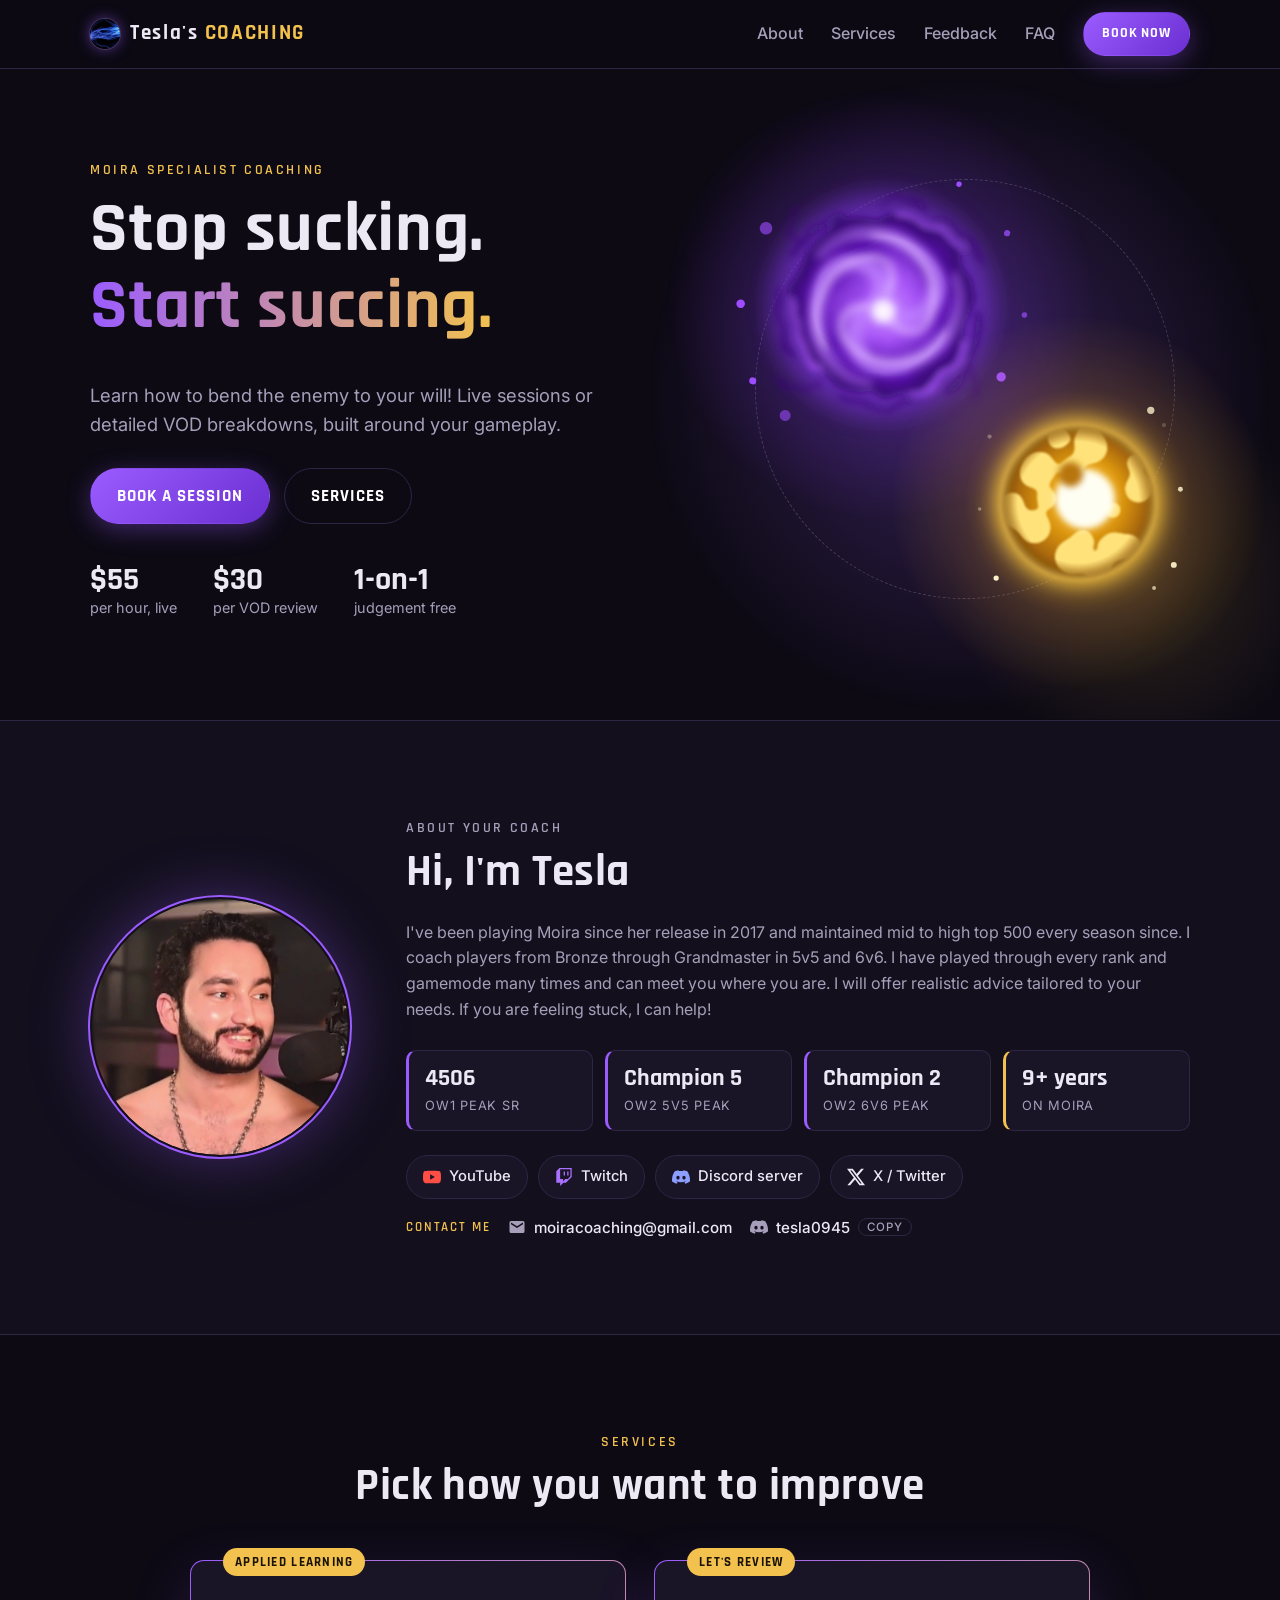
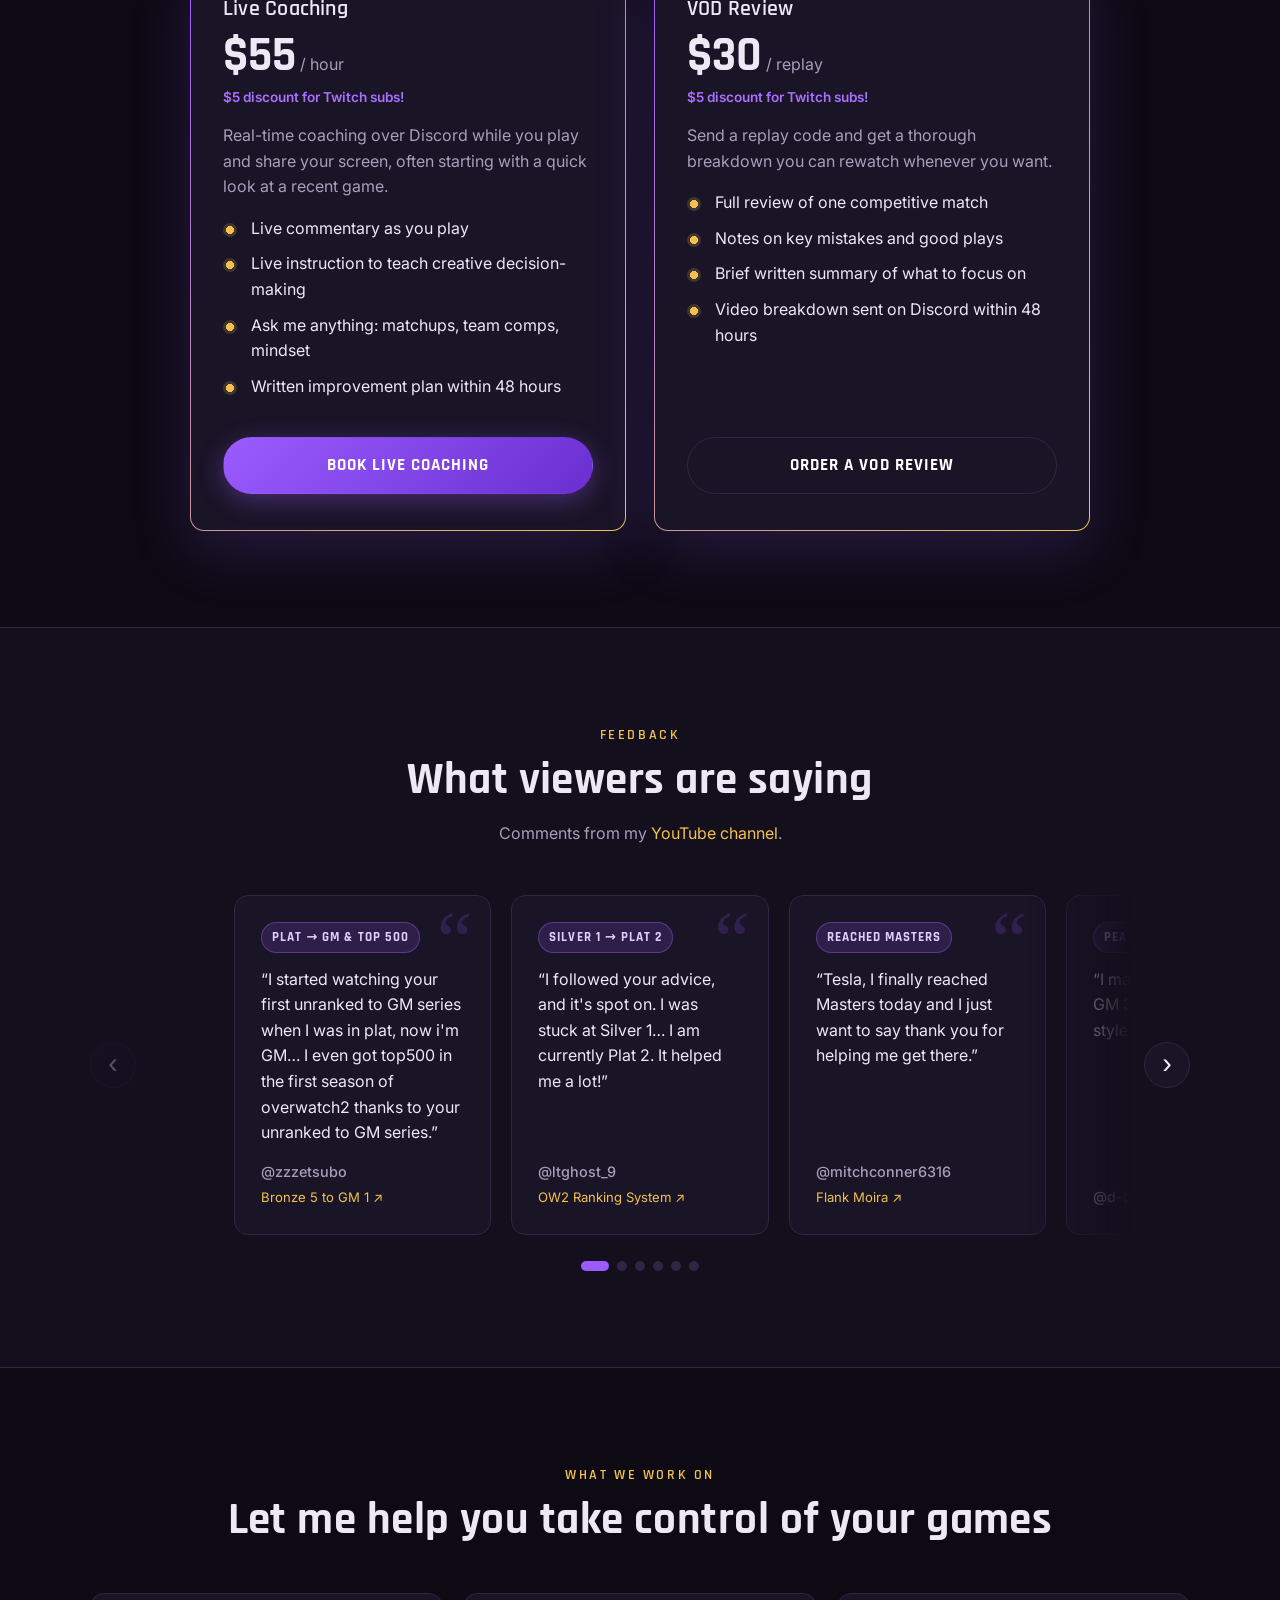
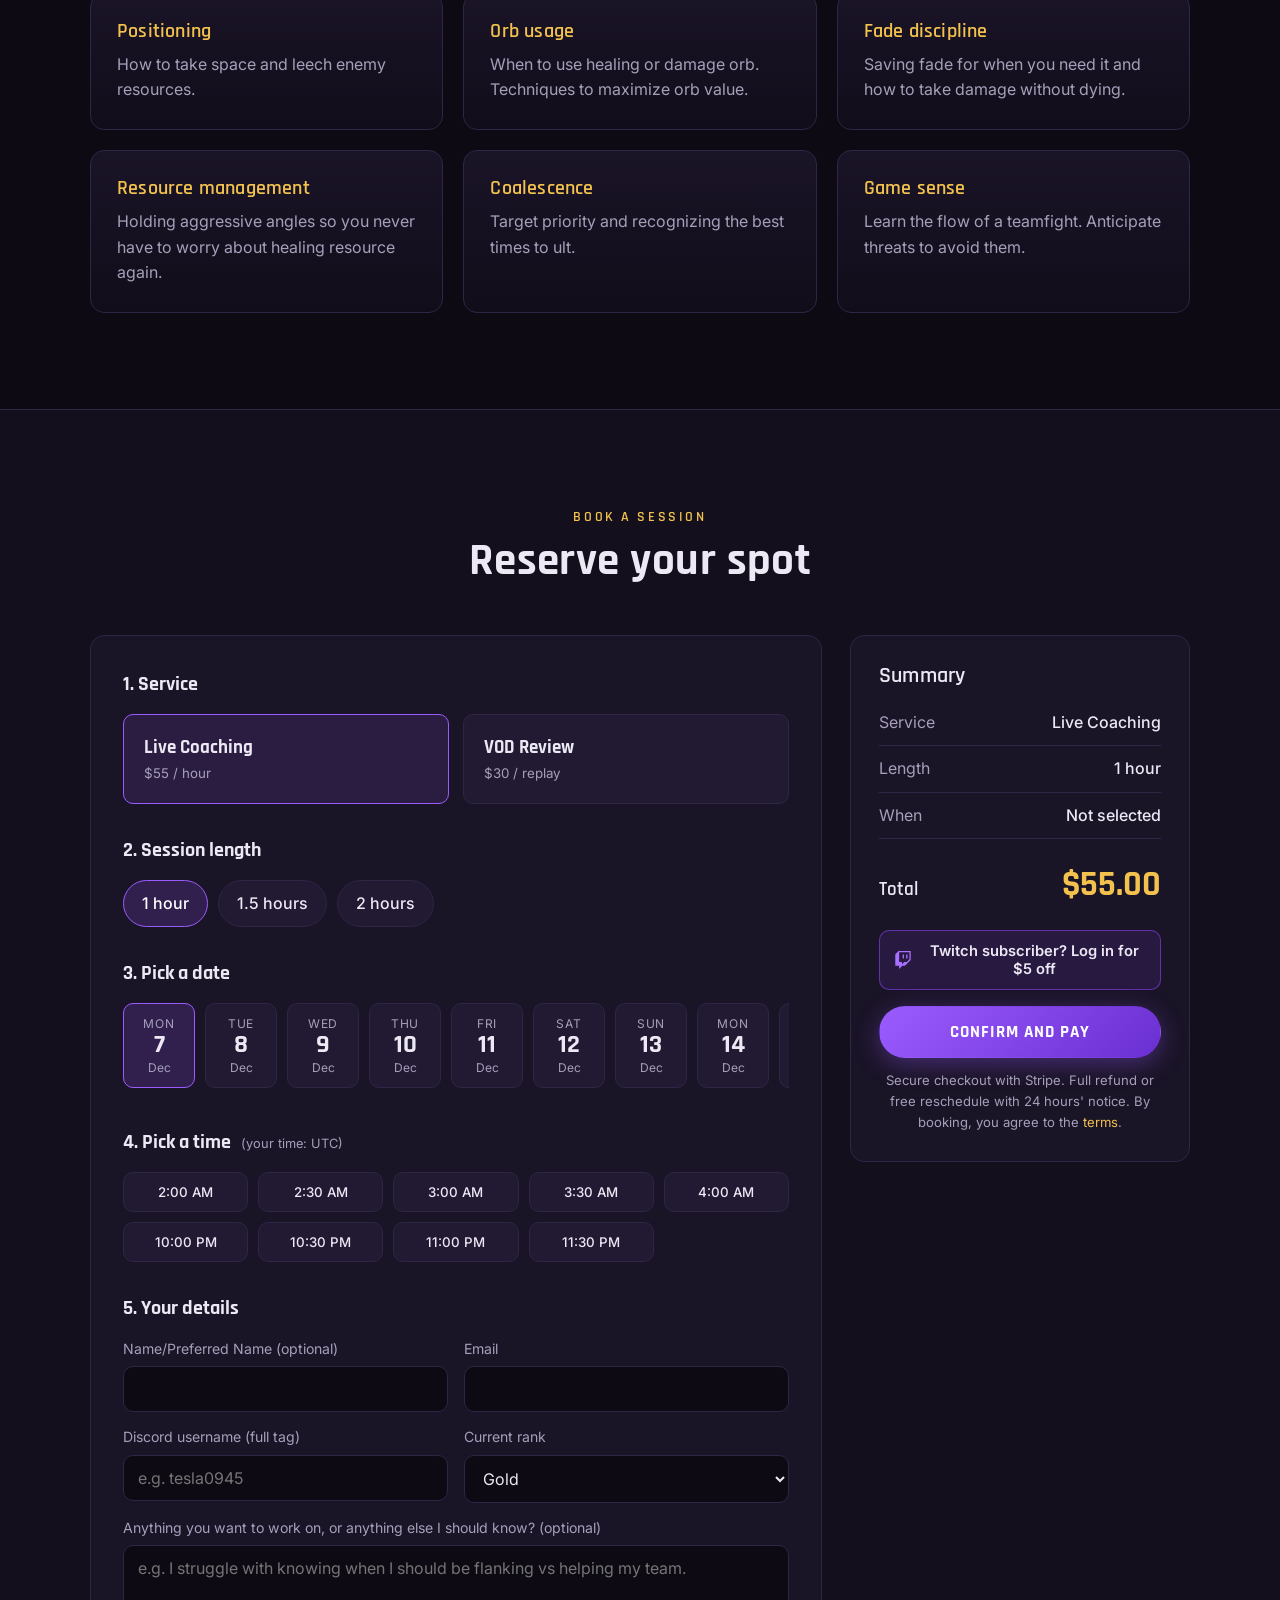
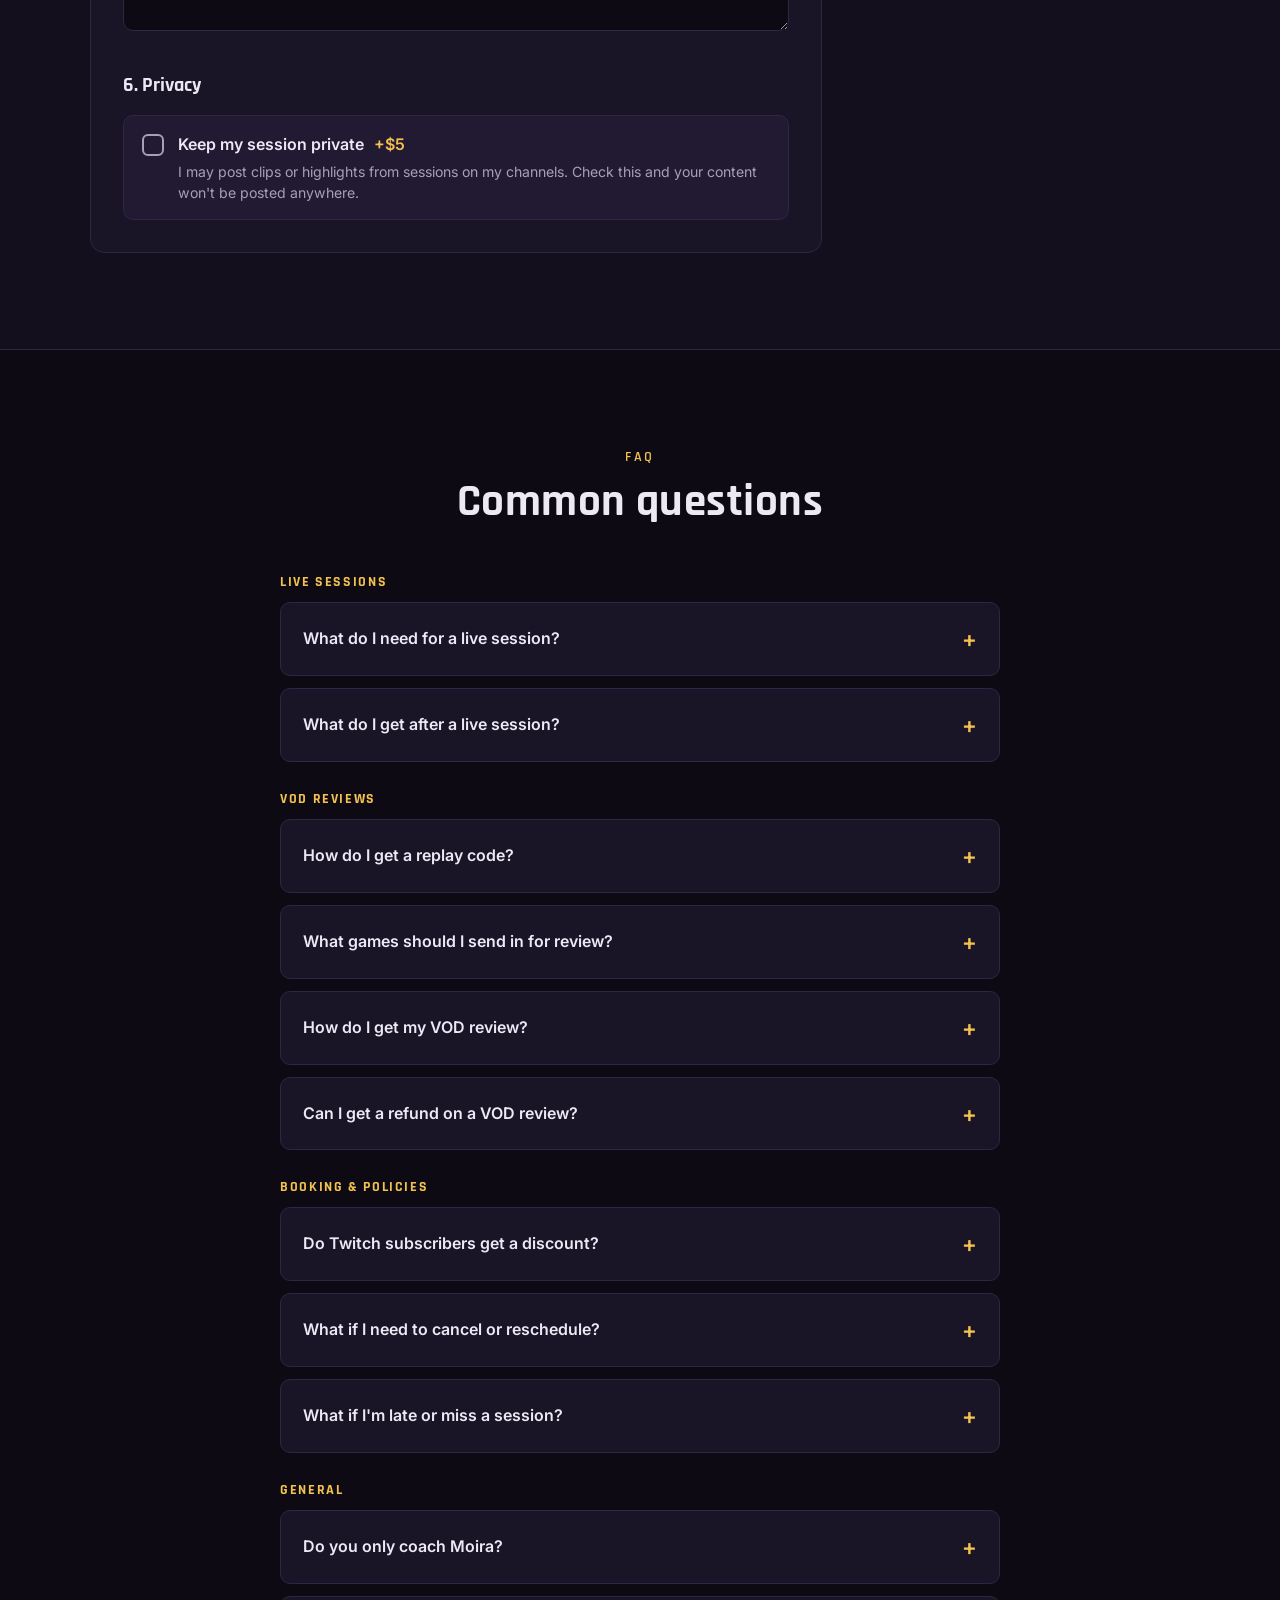
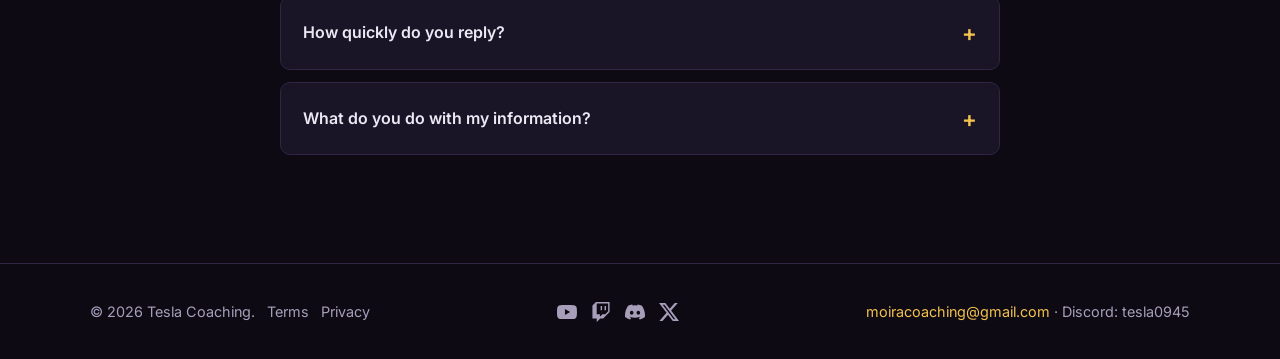
==== commit 3a5ccf2c: "review" ====
--- a/index.html
+++ b/index.html
@@ -24,7 +24,7 @@
   <link rel="icon" type="image/png" sizes="32x32" href="images/favicon-32.png">
   <link rel="icon" type="image/png" sizes="192x192" href="images/favicon-192.png">
   <link rel="apple-touch-icon" href="images/apple-touch-icon.png">
-  <link rel="stylesheet" href="styles.css?v=821dc236">
+  <link rel="stylesheet" href="styles.css?v=b8d9469b">
 </head>
 <body>
 
--- a/styles.css
+++ b/styles.css
@@ -531,6 +531,40 @@
   border-radius: var(--radius-sm); padding: 18px 22px; margin-bottom: 8px;
 }
 .legal-summary ul { margin: 8px 0 0; }
+/* Review page (review.html) */
+.sr-only { position: absolute; width: 1px; height: 1px; margin: -1px; overflow: hidden; clip: rect(0 0 0 0); white-space: nowrap; }
+.review-page { padding: 56px 0 96px; }
+.review-wrap { max-width: 640px; }
+.review-card { background: var(--surface); border: 1px solid var(--border); border-radius: var(--radius); padding: 32px; }
+.review-card[hidden] { display: none; }
+.review-card h1 { font-size: clamp(2rem, 5vw, 2.6rem); margin-bottom: 8px; }
+.review-for { margin-bottom: 26px; }
+.review-note { margin: -12px 0 24px; padding: 10px 14px; border-radius: var(--radius-sm); border: 1px solid var(--border); background: var(--surface-2); font-size: 0.9rem; color: var(--muted); }
+.review-note[hidden] { display: none; }
+.review-status { display: flex; align-items: center; justify-content: center; gap: 12px; margin: 0; color: var(--muted); }
+.review-status .spinner { width: 22px; height: 22px; margin: 0; }
+.review-done { text-align: center; }
+.review-done .hero-ctas { justify-content: center; margin: 24px 0 0; }
+.stars-row { display: flex; align-items: center; flex-wrap: wrap; gap: 8px 16px; }
+.stars { display: flex; gap: 6px; border-radius: var(--radius-sm); }
+.stars input { position: absolute; opacity: 0; pointer-events: none; }
+.stars label {
+  width: 42px; height: 42px; cursor: pointer;
+  background: var(--border);
+  -webkit-mask: url("data:image/svg+xml,%3Csvg xmlns='http://www.w3.org/2000/svg' viewBox='0 0 24 24'%3E%3Cpath d='M12 2.5l2.94 6.1 6.7.9-4.9 4.64 1.23 6.66L12 17.6l-5.97 3.2 1.23-6.66-4.9-4.64 6.7-.9z'/%3E%3C/svg%3E") center / contain no-repeat;
+          mask: url("data:image/svg+xml,%3Csvg xmlns='http://www.w3.org/2000/svg' viewBox='0 0 24 24'%3E%3Cpath d='M12 2.5l2.94 6.1 6.7.9-4.9 4.64 1.23 6.66L12 17.6l-5.97 3.2 1.23-6.66-4.9-4.64 6.7-.9z'/%3E%3C/svg%3E") center / contain no-repeat;
+  transition: background 0.12s, transform 0.12s;
+}
+.stars label.on { background: var(--gold); }
+.stars label:hover { transform: scale(1.12); }
+.stars input:focus-visible + label { outline: 2px solid var(--purple); outline-offset: 3px; border-radius: 6px; }
+.stars.invalid-stars label { background: rgba(255, 107, 138, 0.45); }
+.stars-word { font-family: var(--font-head); font-size: 1.2rem; font-weight: 600; color: var(--gold); }
+@media (max-width: 600px) {
+  .review-card { padding: 24px 20px; }
+  .review-card .input-row { grid-template-columns: 1fr; }
+}
+
 .not-found { min-height: 72vh; display: grid; place-items: center; text-align: center; padding: 80px 0; }
 .not-found h1 { margin-bottom: 12px; }
 .not-found .lead { margin: 0 auto 28px; }
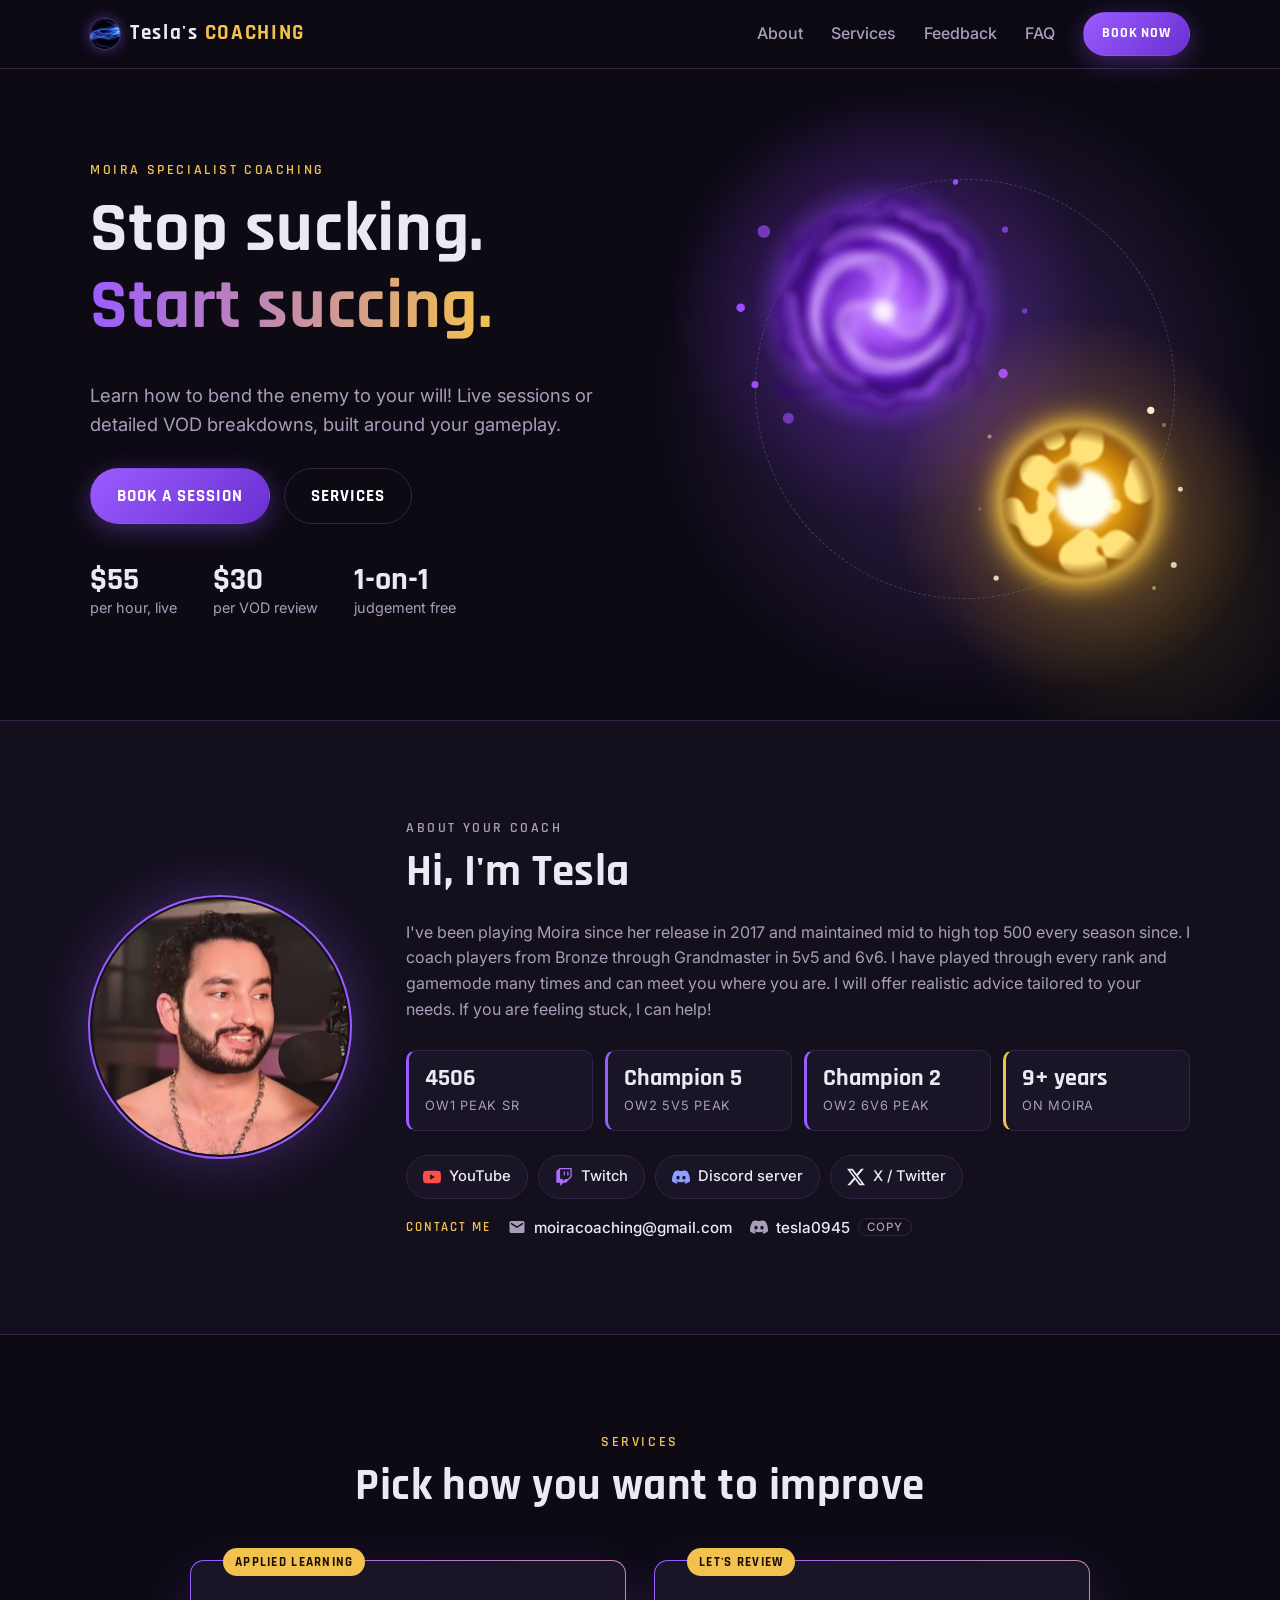
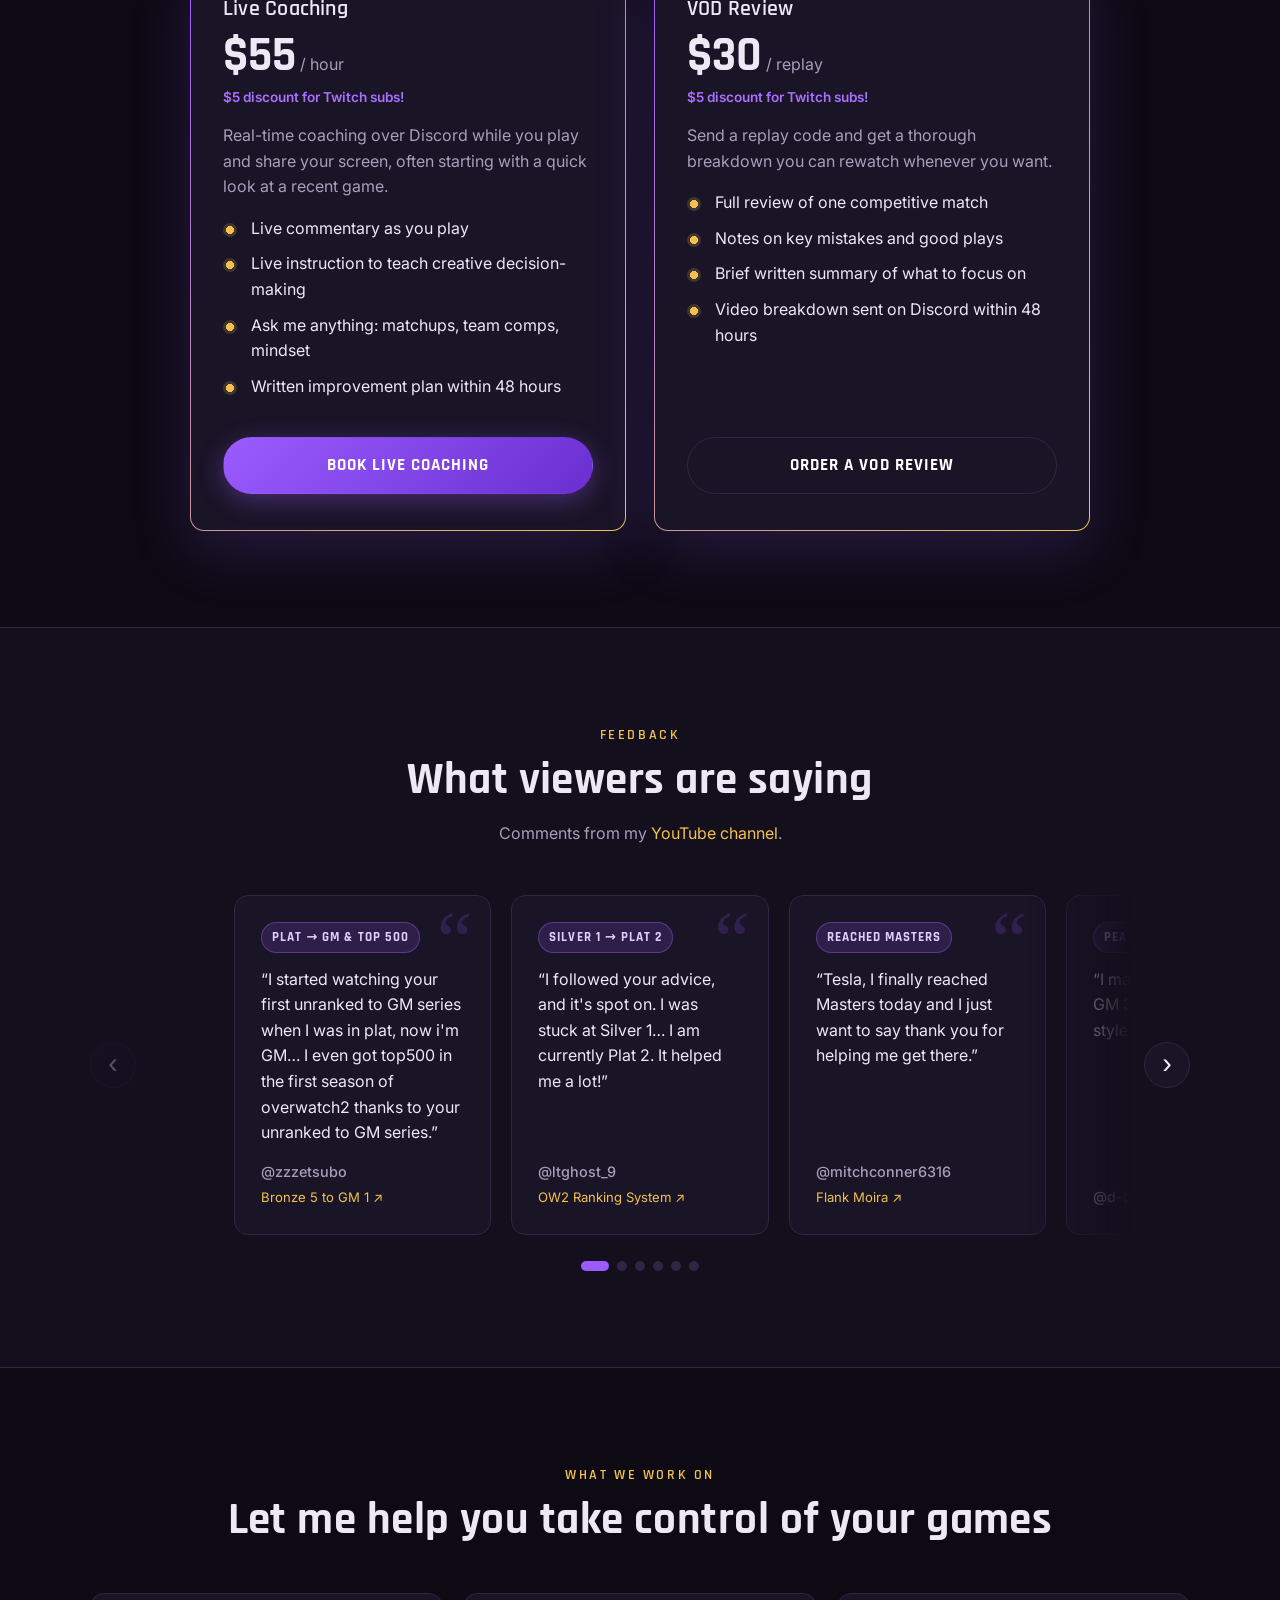
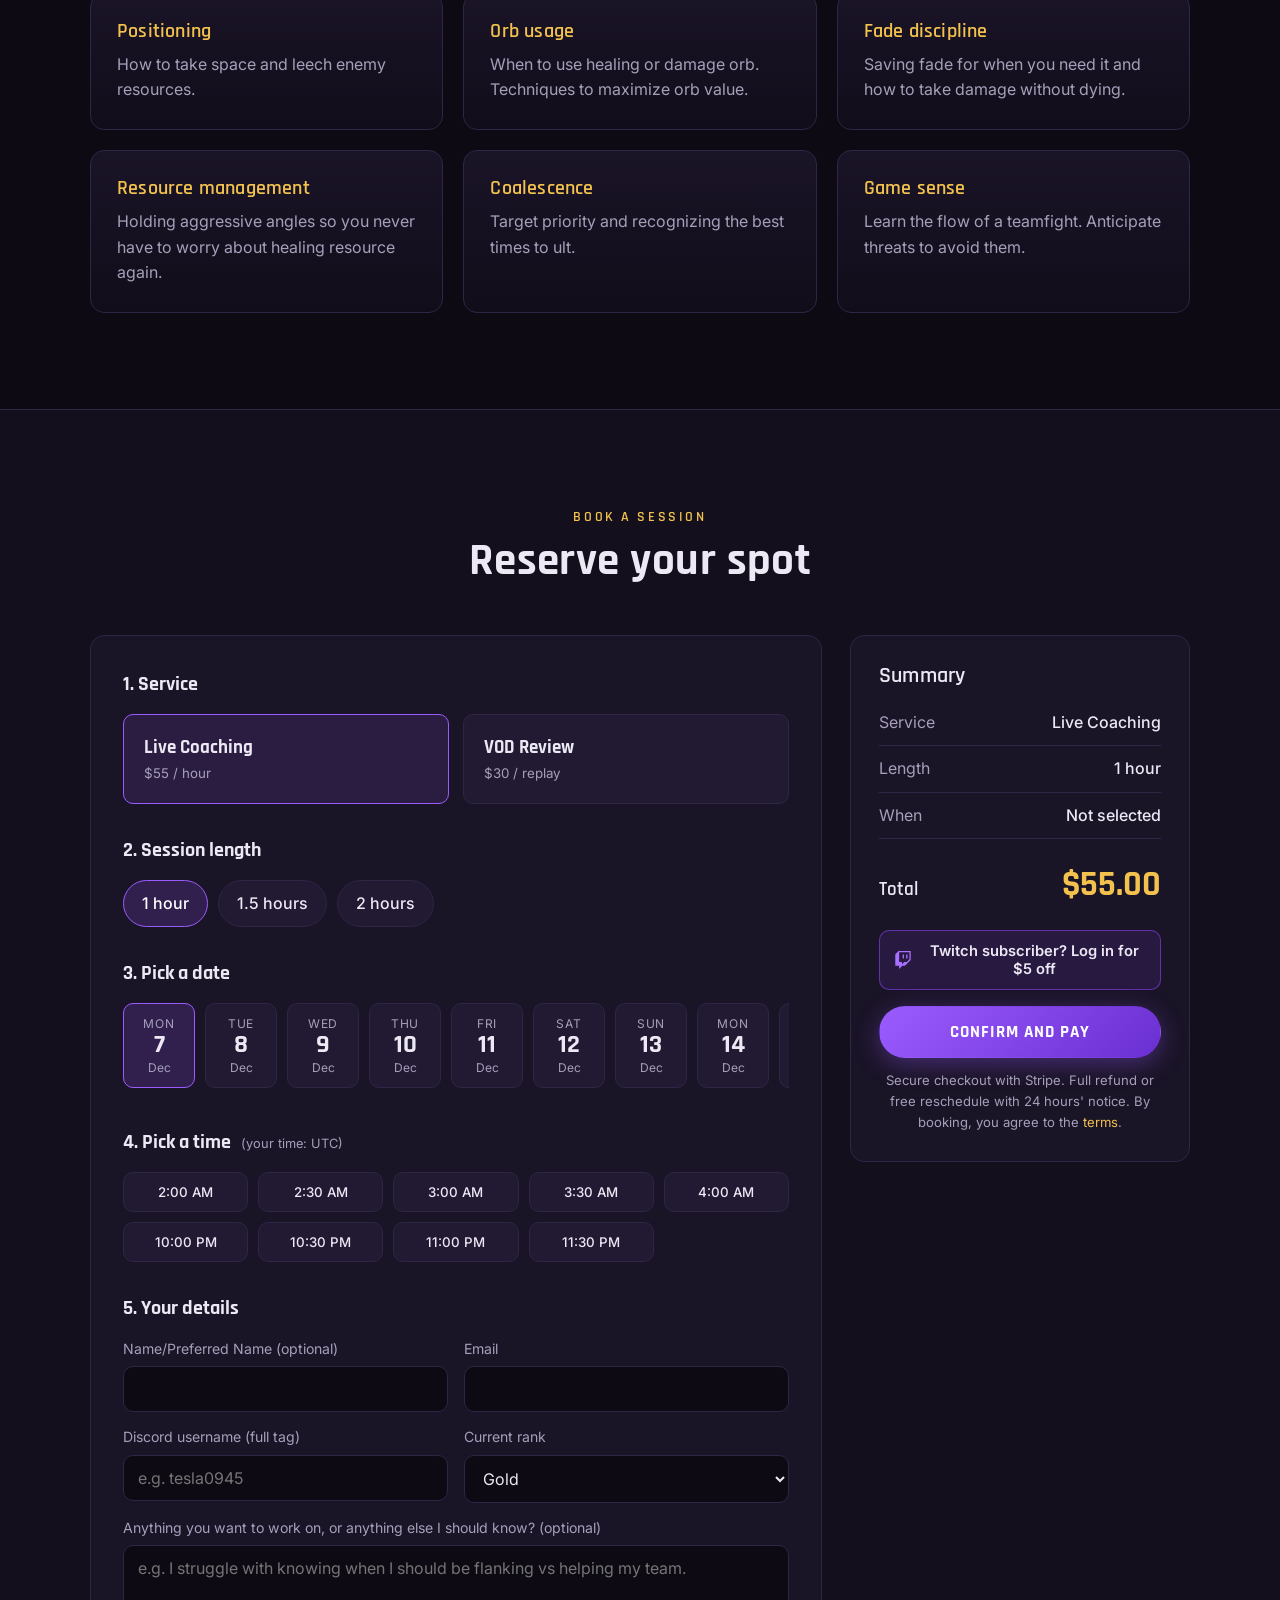
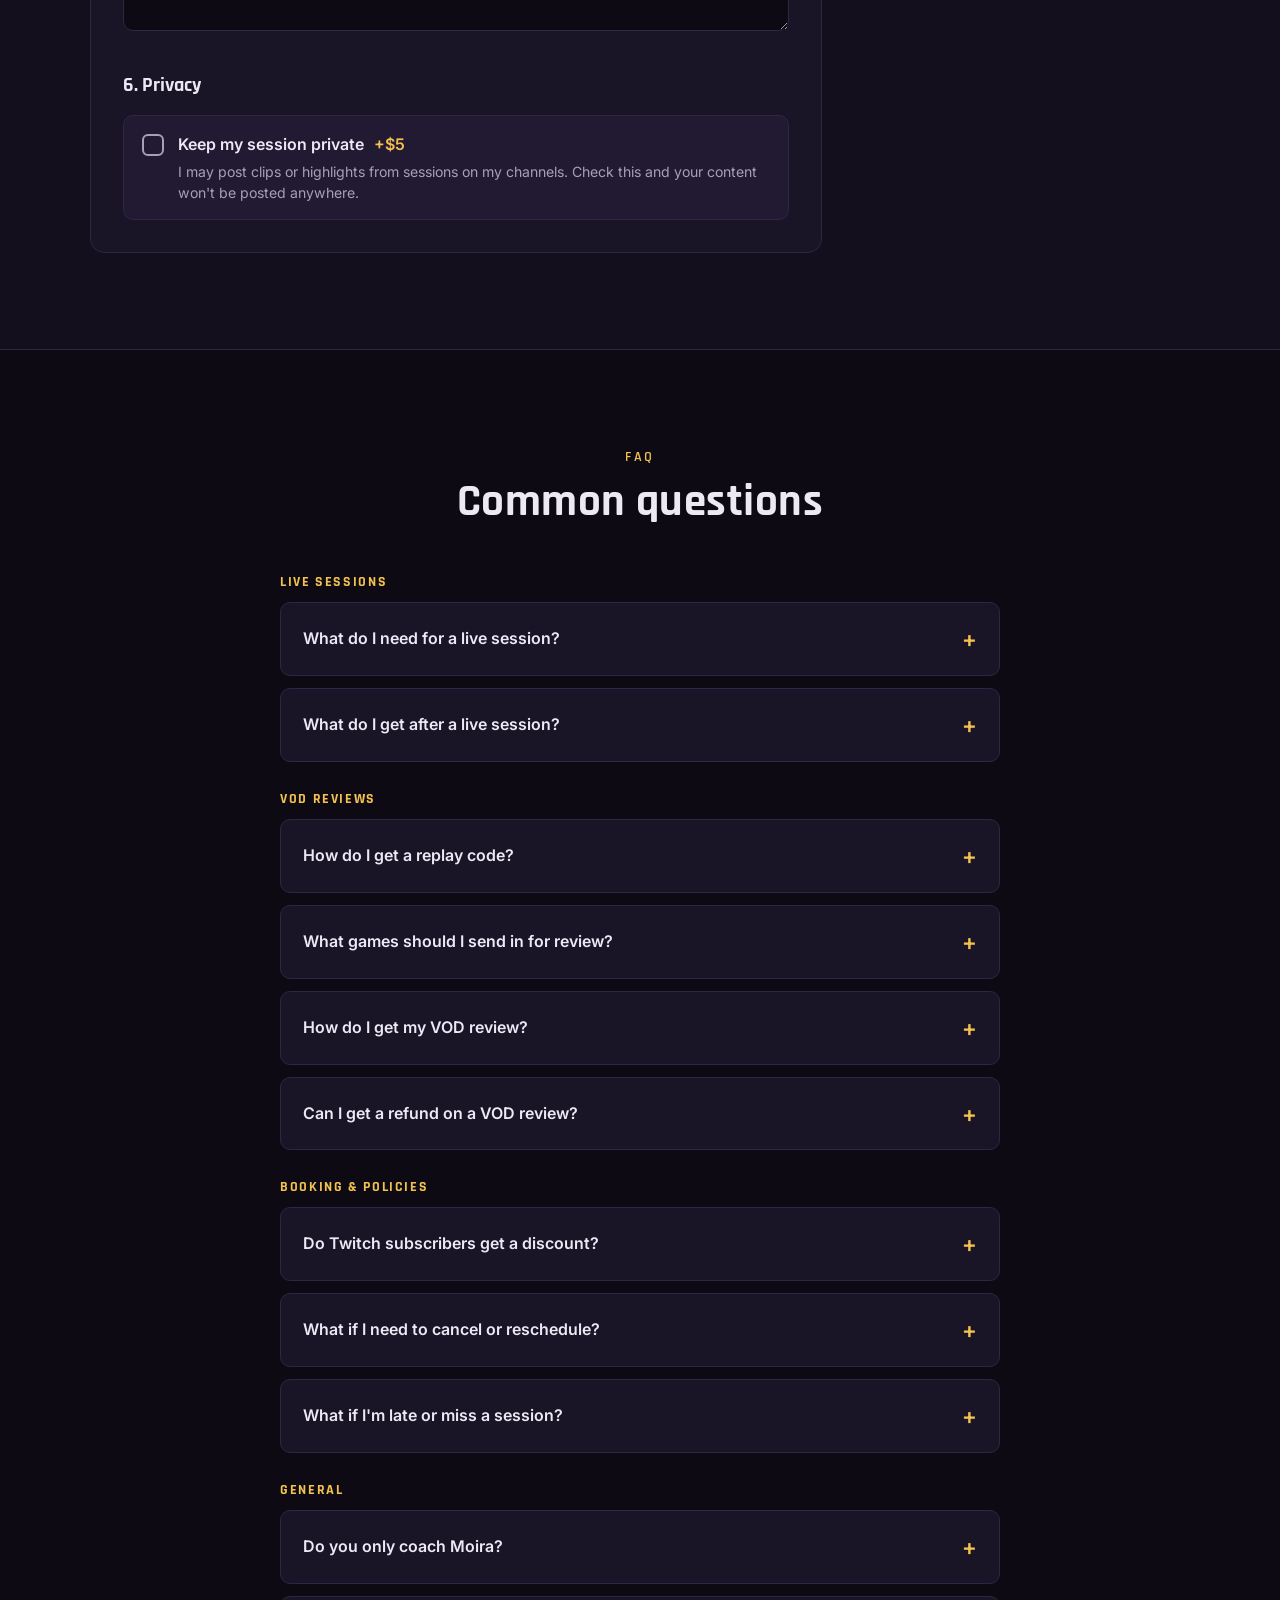
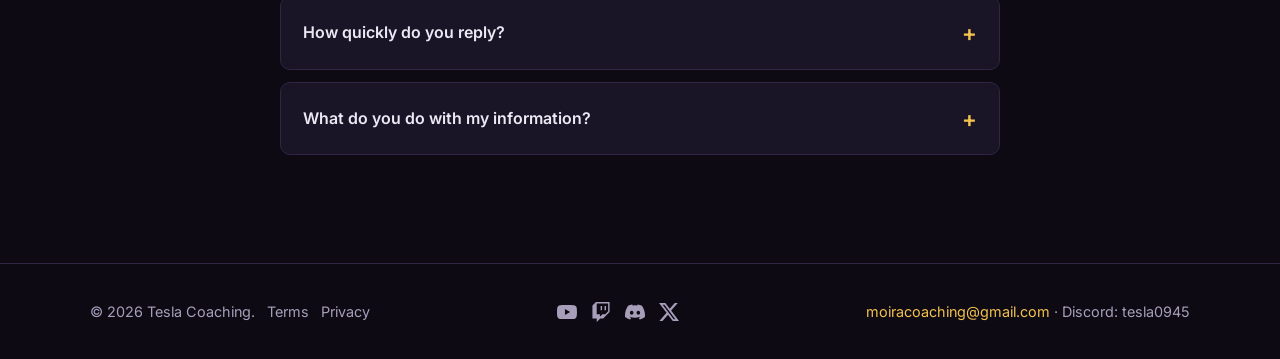
==== commit 828c9955: "Update index.html" ====
--- a/index.html
+++ b/index.html
@@ -751,7 +751,7 @@
           </details>
           <details>
             <summary>How do I get my VOD review?</summary>
-            <p>I'll send you a video breakdown of your match on Discord within 48 hours of booking, so you can rewatch it whenever you want, along with a brief written summary of what to focus on. Make sure your Discord username is correct and that you can receive messages from me (tesla0945).</p>
+            <p>Within 48 hours of booking, I'll send you a video breakdown of your match on Discord, along with a short written summary of what to focus on. The video is yours to rewatch as often as you like. Just double-check your Discord username, and make sure you can receive messages from me (tesla0945).</p>
           </details>
           <details>
             <summary>Can I get a refund on a VOD review?</summary>
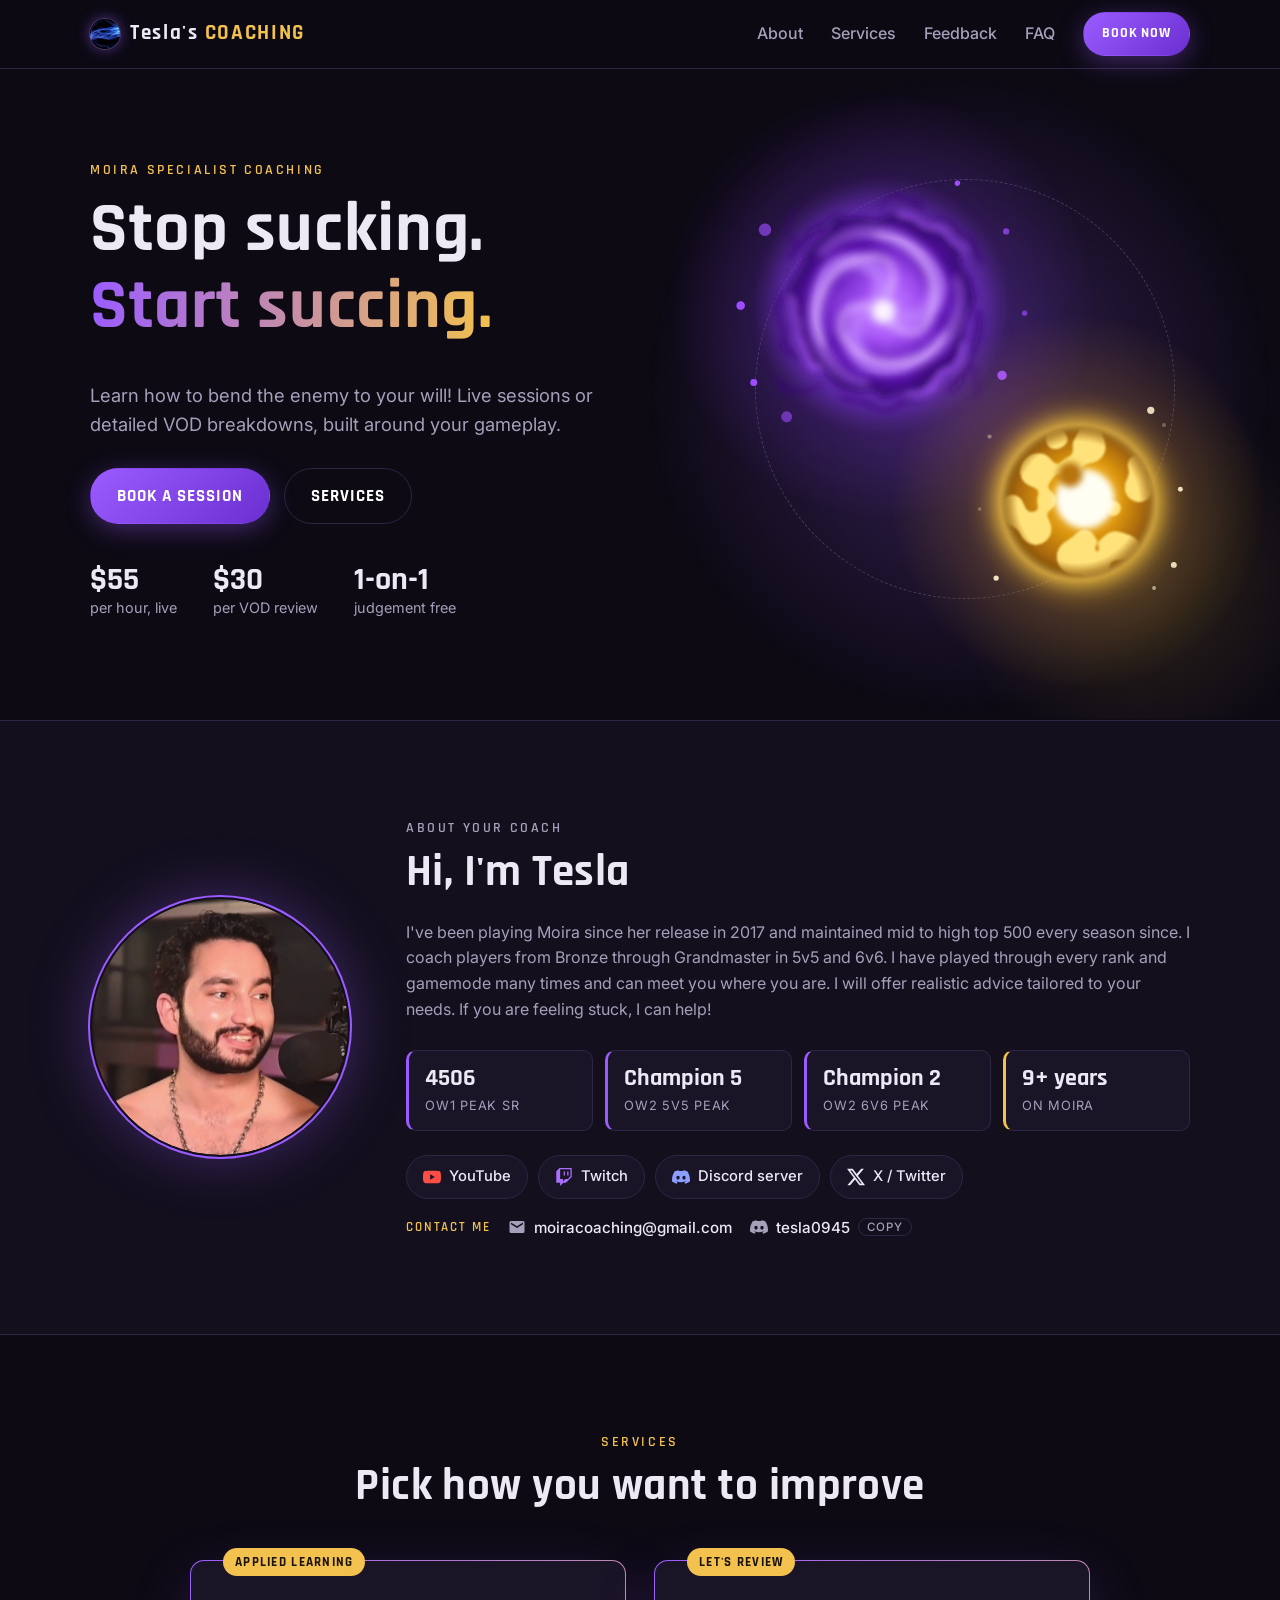
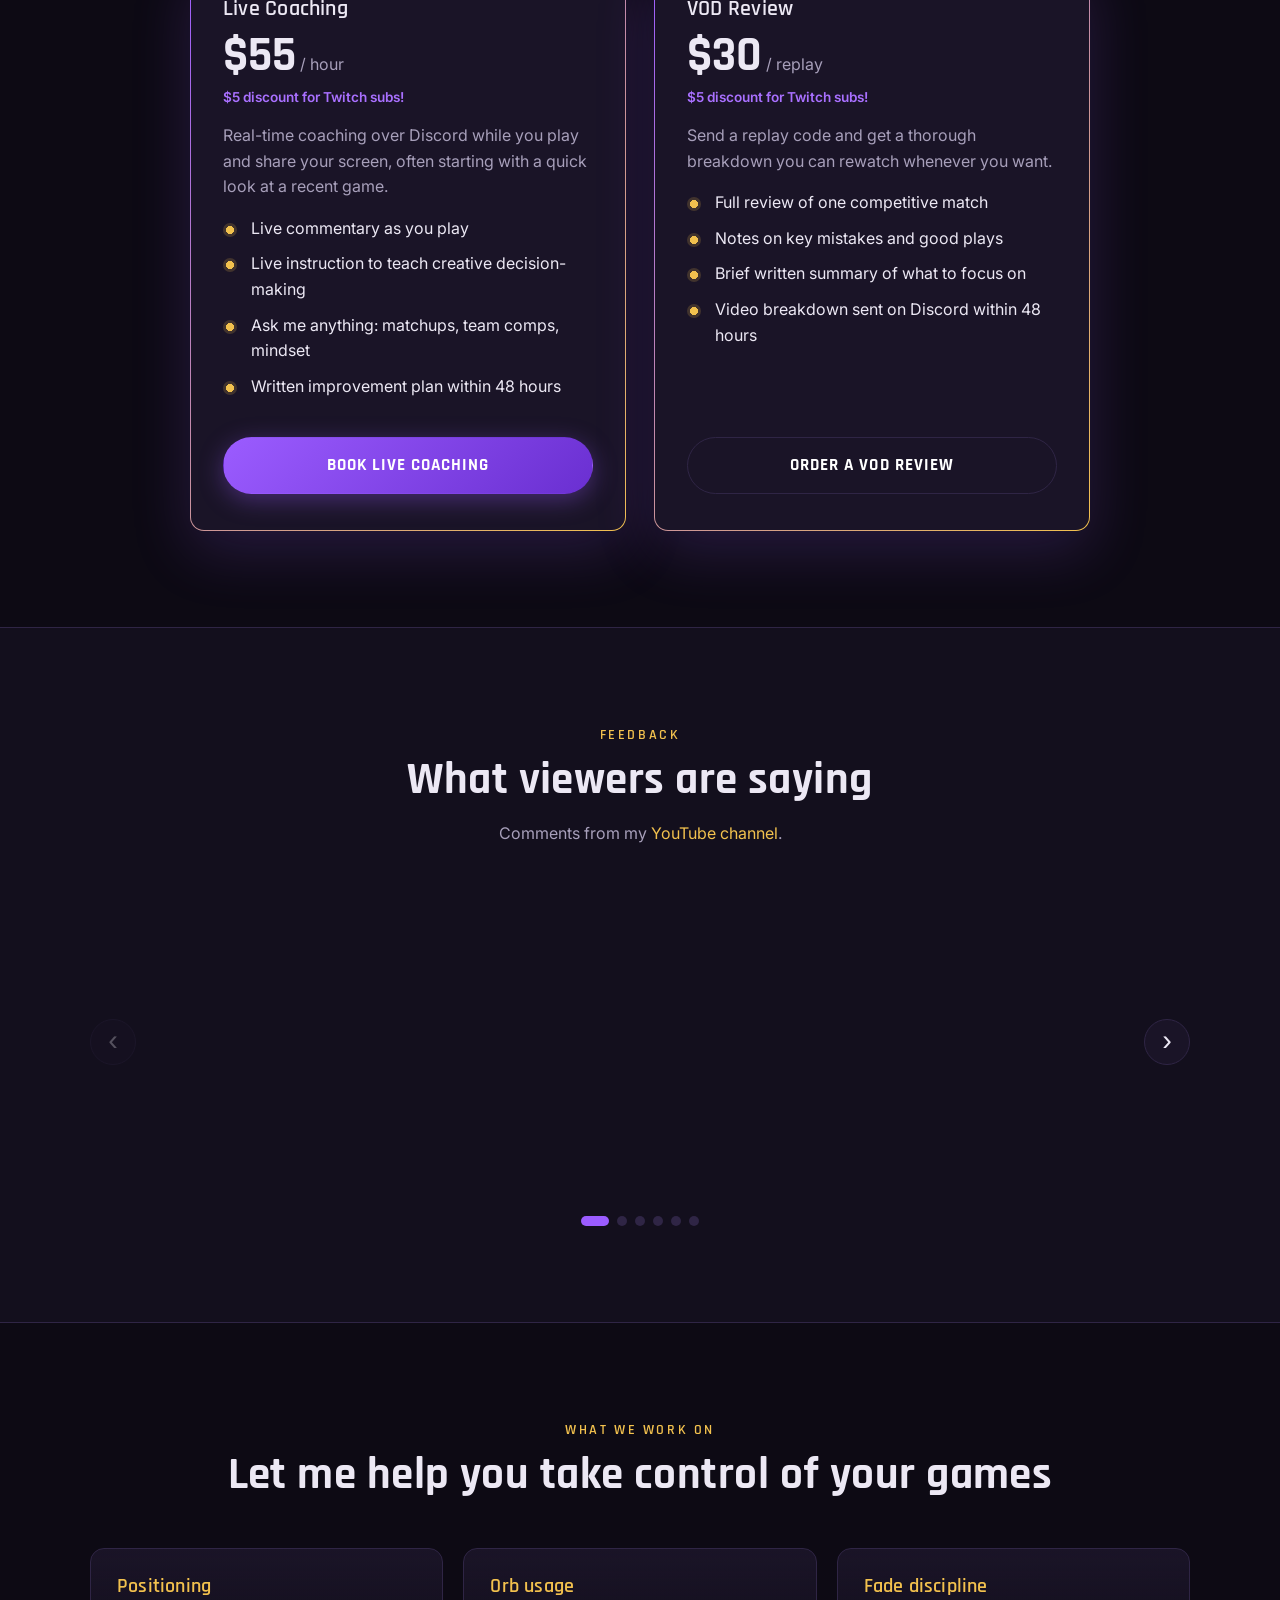
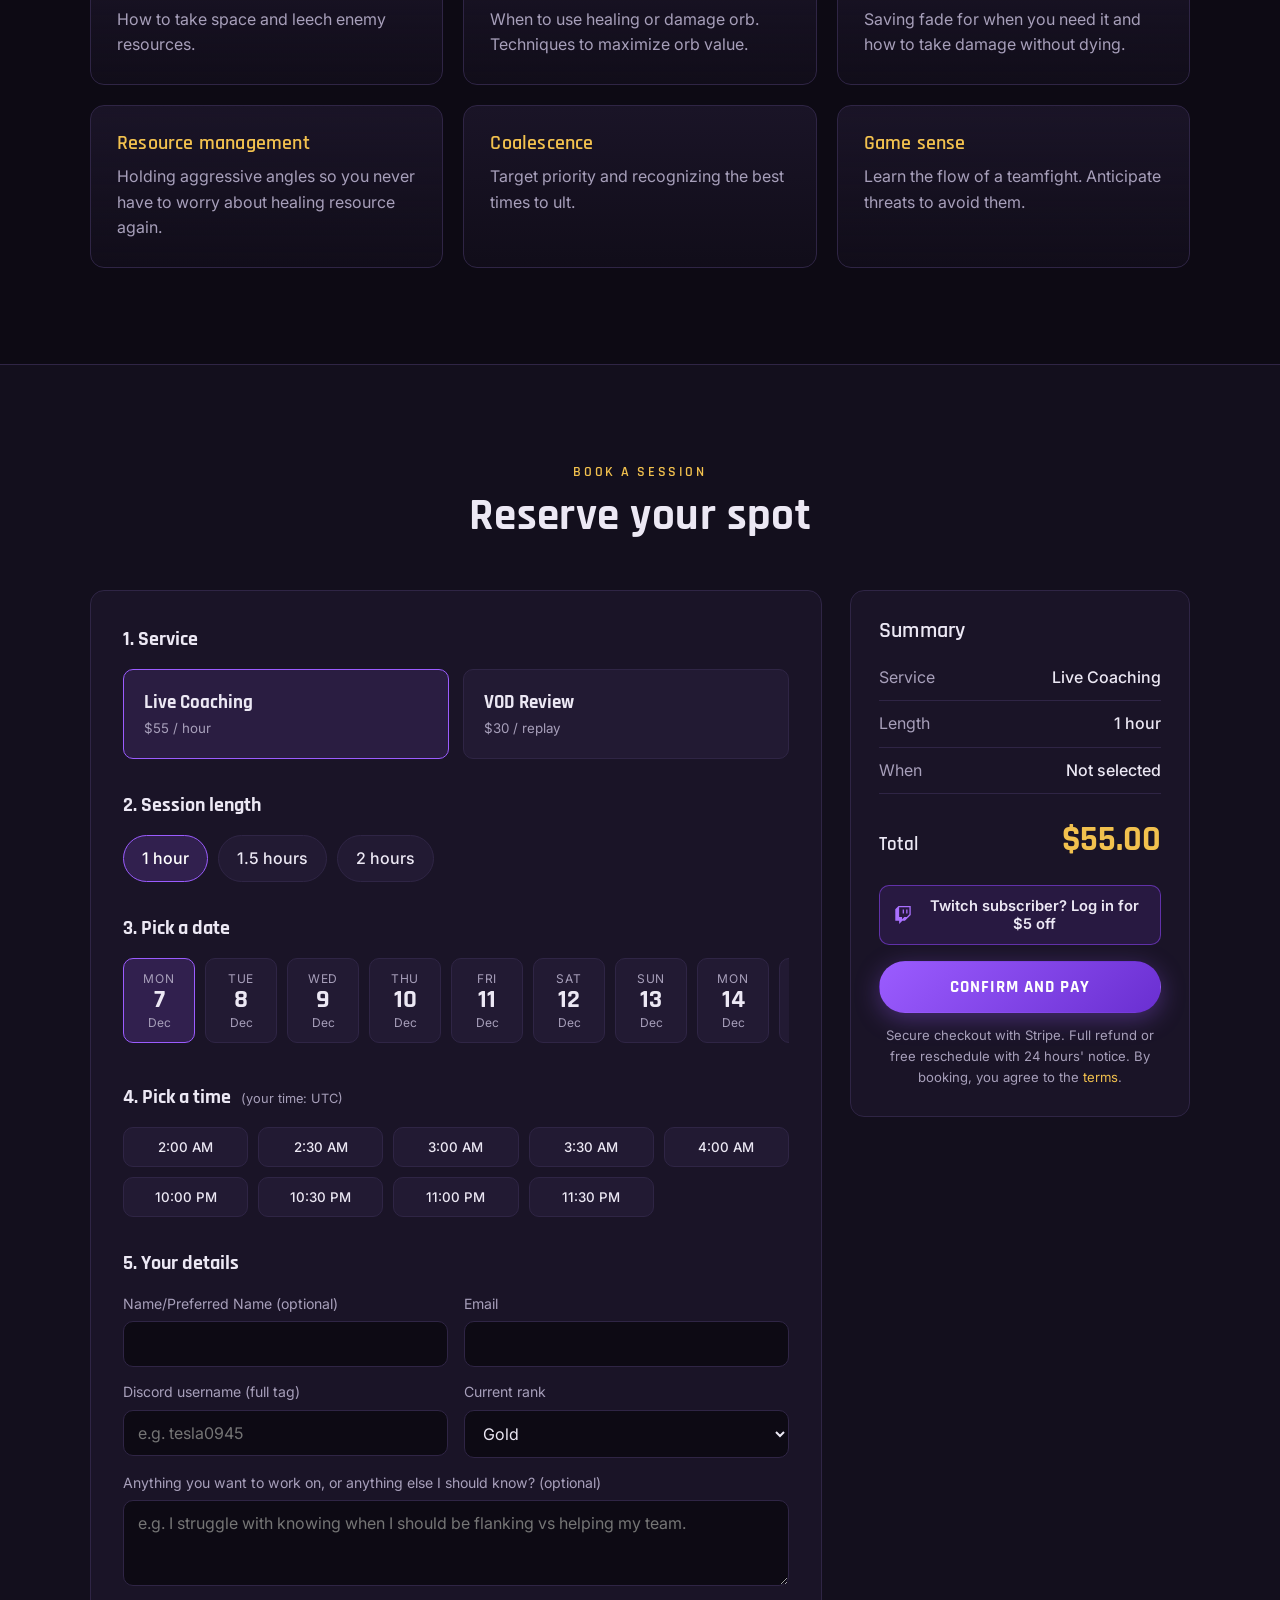
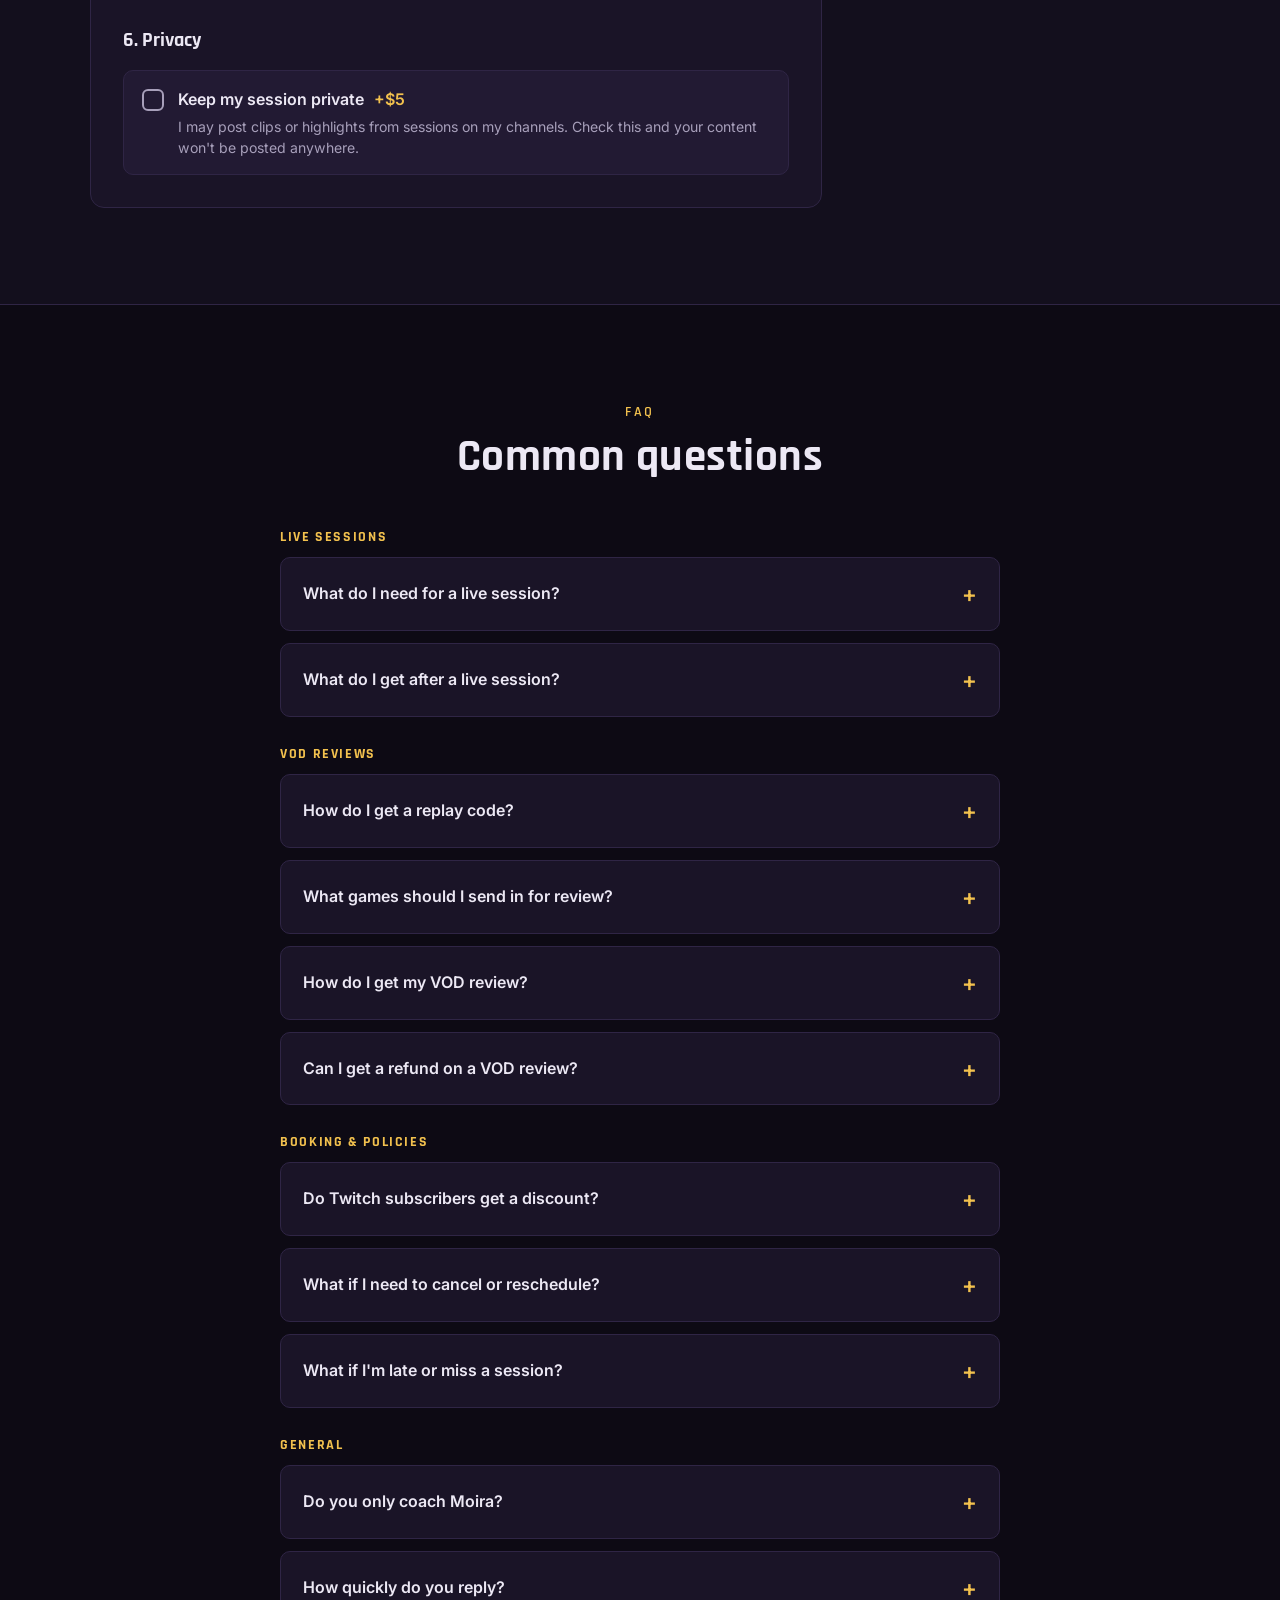
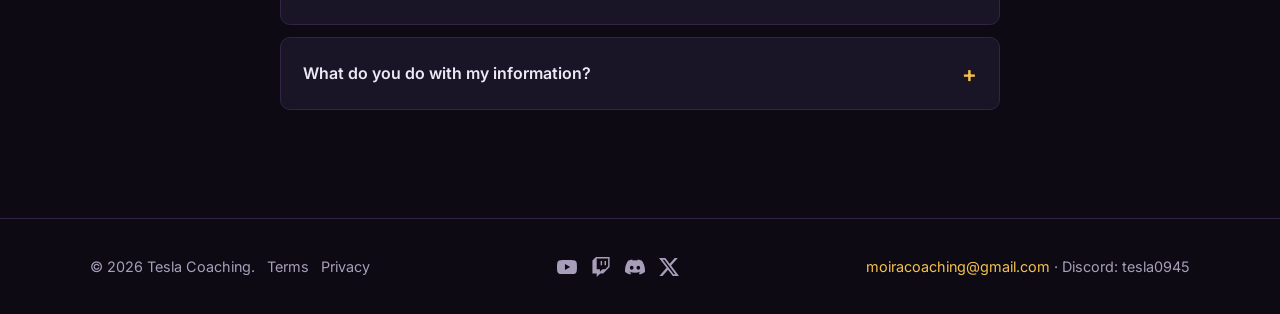
==== commit 3d6f3393: "rank remove" ====
--- a/index.html
+++ b/index.html
@@ -24,7 +24,7 @@
   <link rel="icon" type="image/png" sizes="32x32" href="images/favicon-32.png">
   <link rel="icon" type="image/png" sizes="192x192" href="images/favicon-192.png">
   <link rel="apple-touch-icon" href="images/apple-touch-icon.png">
-  <link rel="stylesheet" href="styles.css?v=b8d9469b">
+  <link rel="stylesheet" href="styles.css?v=c16daa71">
 </head>
 <body>
 
@@ -427,94 +427,76 @@
           <div class="reviews" id="reviews-track" tabindex="0" aria-label="Viewer comments" role="region">
 
             <figure class="review">
-              <span class="review-tag">Plat → GM &amp; Top 500</span>
               <blockquote>&ldquo;I started watching your first unranked to GM series when I was in plat, now i'm GM&hellip; I even got top500 in the first season of overwatch2 thanks to your unranked to GM series.&rdquo;</blockquote>
               <figcaption><span class="review-author">@zzzetsubo</span><a href="https://www.youtube.com/watch?v=eltYNfEpkvc&amp;lc=Ugw4tWBzWptuyeJoPs94AaABAg" target="_blank" rel="noopener">Bronze 5 to GM 1 &#8599;</a></figcaption>
             </figure>
             <figure class="review">
-              <span class="review-tag">Silver 1 → Plat 2</span>
               <blockquote>&ldquo;I followed your advice, and it's spot on. I was stuck at Silver 1&hellip; I am currently Plat 2. It helped me a lot!&rdquo;</blockquote>
               <figcaption><span class="review-author">@ltghost_9</span><a href="https://www.youtube.com/watch?v=9KPrfhYysTU&amp;lc=Ugyg9DoFsgQl9DYE_SJ4AaABAg" target="_blank" rel="noopener">OW2 Ranking System &#8599;</a></figcaption>
             </figure>
             <figure class="review">
-              <span class="review-tag">Reached Masters</span>
               <blockquote>&ldquo;Tesla, I finally reached Masters today and I just want to say thank you for helping me get there.&rdquo;</blockquote>
               <figcaption><span class="review-author">@mitchconner6316</span><a href="https://www.youtube.com/watch?v=XhtXbr8OO6c&amp;lc=Ugzu6Odu-dS-NangsVB4AaABAg" target="_blank" rel="noopener">Flank Moira &#8599;</a></figcaption>
             </figure>
             <figure class="review">
-              <span class="review-tag">Peaked GM 3</span>
               <blockquote>&ldquo;I made it all the way up to GM 3 adapting your play style to mine.&rdquo;</blockquote>
               <figcaption><span class="review-author">@d-beezybaby</span><a href="https://www.youtube.com/watch?v=XhtXbr8OO6c&amp;lc=UgwMze4UagLiqtAF6Ht4AaABAg" target="_blank" rel="noopener">Flank Moira &#8599;</a></figcaption>
             </figure>
             <figure class="review">
-              <span class="review-tag review-tag-gold">Teaching</span>
               <blockquote>&ldquo;It is the single most informative and actually educational rank-up/play-style guide I've ever seen in my life.&rdquo;</blockquote>
               <figcaption><span class="review-author">@Wuggy1210</span><a href="https://www.youtube.com/watch?v=eltYNfEpkvc&amp;lc=UgxJmaxcxbWwEdOsOoB4AaABAg" target="_blank" rel="noopener">Bronze 5 to GM 1 &#8599;</a></figcaption>
             </figure>
             <figure class="review">
-              <span class="review-tag review-tag-gold">Attitude</span>
               <blockquote>&ldquo;I dig your attitude towards lower ranked players&hellip; It's nice that you're positive and humble towards others.&rdquo;</blockquote>
               <figcaption><span class="review-author">@BlondeMcGuinn</span><a href="https://www.youtube.com/watch?v=eltYNfEpkvc&amp;lc=UgxHxlxax1qCPYefiUJ4AaABAg" target="_blank" rel="noopener">Bronze 5 to GM 1 &#8599;</a></figcaption>
             </figure>
 
             <figure class="review">
-              <span class="review-tag">Bronze → Gold</span>
               <blockquote>&ldquo;This helped a lot with my motivation, thank you!&hellip; I've just hit gold, which I was really proud of after assuming I was around silver.&rdquo;</blockquote>
               <figcaption><span class="review-author">@halley1888</span><a href="https://www.youtube.com/watch?v=9KPrfhYysTU&amp;lc=UgzRnyxgzy5Pp7fvXRp4AaABAg" target="_blank" rel="noopener">OW2 Ranking System &#8599;</a></figcaption>
             </figure>
             <figure class="review">
-              <span class="review-tag">Diamond</span>
               <blockquote>&ldquo;I'm a Moira main in Diamond but I still take away a lot of good plays and decision making from these videos - keep it up! :)&rdquo;</blockquote>
               <figcaption><span class="review-author">@celinemojica4888</span><a href="https://www.youtube.com/watch?v=eltYNfEpkvc&amp;lc=Ugyb4_IHg9FYTfXYtip4AaABAg" target="_blank" rel="noopener">Bronze 5 to GM 1 &#8599;</a></figcaption>
             </figure>
             <figure class="review">
-              <span class="review-tag review-tag-gold">Live stream</span>
               <blockquote>&ldquo;Tesla i dropped in ur stream lastnight. U really gave me hope. Tysm. I just won 4 in a row with ur help.&rdquo;</blockquote>
               <figcaption><span class="review-author">@coconutzrule5935</span><a href="https://www.youtube.com/watch?v=XhtXbr8OO6c&amp;lc=Ugzz1q-Fo28L7naK81Z4AaABAg" target="_blank" rel="noopener">Flank Moira &#8599;</a></figcaption>
             </figure>
             <figure class="review">
-              <span class="review-tag review-tag-gold">Series</span>
               <blockquote>&ldquo;Your Bronze to GM's always help me soooo much! Always come back to this one and the others!&rdquo;</blockquote>
               <figcaption><span class="review-author">@JessicaCheyenneTV</span><a href="https://www.youtube.com/watch?v=eltYNfEpkvc&amp;lc=UgwL_6tE7oPXM9wb_Sd4AaABAg" target="_blank" rel="noopener">Bronze 5 to GM 1 &#8599;</a></figcaption>
             </figure>
             <figure class="review">
-              <span class="review-tag">Plat → Diamond</span>
               <blockquote>&ldquo;I get super nervous as I get into higher elo matches (diamond) as I get out of plat. So watching your diamond gameplay is helping a bunch.&rdquo;</blockquote>
               <figcaption><span class="review-author">@haplitz</span><a href="https://www.youtube.com/watch?v=eltYNfEpkvc&amp;lc=UgzG95FeT6bjN0rnT-p4AaABAg" target="_blank" rel="noopener">Bronze 5 to GM 1 &#8599;</a></figcaption>
             </figure>
             <figure class="review">
-              <span class="review-tag review-tag-gold">Guidance</span>
               <blockquote>&ldquo;Thanks for your sharing and guidance. It gives me a great direction about what I need to achieve for griding out ranks, especially from stats perspective. :)&rdquo;</blockquote>
               <figcaption><span class="review-author">@firmament29</span><a href="https://www.youtube.com/watch?v=9KPrfhYysTU&amp;lc=UgyEBpz3UBczYTgJ9Ud4AaABAg" target="_blank" rel="noopener">OW2 Ranking System &#8599;</a></figcaption>
             </figure>
 
             <figure class="review">
-              <span class="review-tag review-tag-gold">Gameplay</span>
               <blockquote>&ldquo;hey, thanks for this it really helped my moira gameplay.&rdquo;</blockquote>
               <figcaption><span class="review-author">@Umbran_shadow</span><a href="https://www.youtube.com/watch?v=eltYNfEpkvc&amp;lc=UgxHBPNOYCQc1NQGEzZ4AaABAg" target="_blank" rel="noopener">Bronze 5 to GM 1 &#8599;</a></figcaption>
             </figure>
             <figure class="review">
-              <span class="review-tag review-tag-gold">Improvement</span>
               <blockquote>&ldquo;Great games! You helped me get better with her.&rdquo;</blockquote>
               <figcaption><span class="review-author">@GuilhermeOliveira-se3zh</span><a href="https://www.youtube.com/watch?v=eltYNfEpkvc&amp;lc=Ugybi85ROkWzfnXWA3F4AaABAg" target="_blank" rel="noopener">Bronze 5 to GM 1 &#8599;</a></figcaption>
             </figure>
             <figure class="review">
-              <span class="review-tag review-tag-gold">Healing</span>
               <blockquote>&ldquo;The healing points in the previous series were very helpful for me.&rdquo;</blockquote>
               <figcaption><span class="review-author">@sumdumass</span><a href="https://www.youtube.com/watch?v=eltYNfEpkvc&amp;lc=UgwlsZENDy5YF1nVPmF4AaABAg" target="_blank" rel="noopener">Bronze 5 to GM 1 &#8599;</a></figcaption>
             </figure>
             <figure class="review">
-              <span class="review-tag review-tag-gold">Motivation</span>
               <blockquote>&ldquo;currently stuck in gold on one of my accounts&hellip; have been watching the series from season 1 to boost my morale. tesla, you're incredible &lt;3&rdquo;</blockquote>
               <figcaption><span class="review-author">@maneater</span><a href="https://www.youtube.com/watch?v=eltYNfEpkvc&amp;lc=UgyO1HqGbalyHlwssbF4AaABAg" target="_blank" rel="noopener">Bronze 5 to GM 1 &#8599;</a></figcaption>
             </figure>
             <figure class="review">
-              <span class="review-tag review-tag-gold">Gameplay</span>
               <blockquote>&ldquo;your Moira gameplay has been very helpful thx&rdquo;</blockquote>
               <figcaption><span class="review-author">@leohlaslish9660</span><a href="https://www.youtube.com/watch?v=eltYNfEpkvc&amp;lc=UgyghMZOcJXuWmiUvCF4AaABAg" target="_blank" rel="noopener">Bronze 5 to GM 1 &#8599;</a></figcaption>
             </figure>
             <figure class="review">
-              <span class="review-tag review-tag-gold">Helpful</span>
               <blockquote>&ldquo;These are so helpful, thanks!&rdquo;</blockquote>
               <figcaption><span class="review-author">@ehmertaj7528</span><a href="https://www.youtube.com/watch?v=eltYNfEpkvc&amp;lc=UgznOLP-W0gKHWfc-ZJ4AaABAg" target="_blank" rel="noopener">Bronze 5 to GM 1 &#8599;</a></figcaption>
             </figure>
--- a/styles.css
+++ b/styles.css
@@ -560,9 +560,9 @@
 .stars input:focus-visible + label { outline: 2px solid var(--purple); outline-offset: 3px; border-radius: 6px; }
 .stars.invalid-stars label { background: rgba(255, 107, 138, 0.45); }
 .stars-word { font-family: var(--font-head); font-size: 1.2rem; font-weight: 600; color: var(--gold); }
+.review-name-field { margin-bottom: 14px; }
 @media (max-width: 600px) {
   .review-card { padding: 24px 20px; }
-  .review-card .input-row { grid-template-columns: 1fr; }
 }
 
 .not-found { min-height: 72vh; display: grid; place-items: center; text-align: center; padding: 80px 0; }
